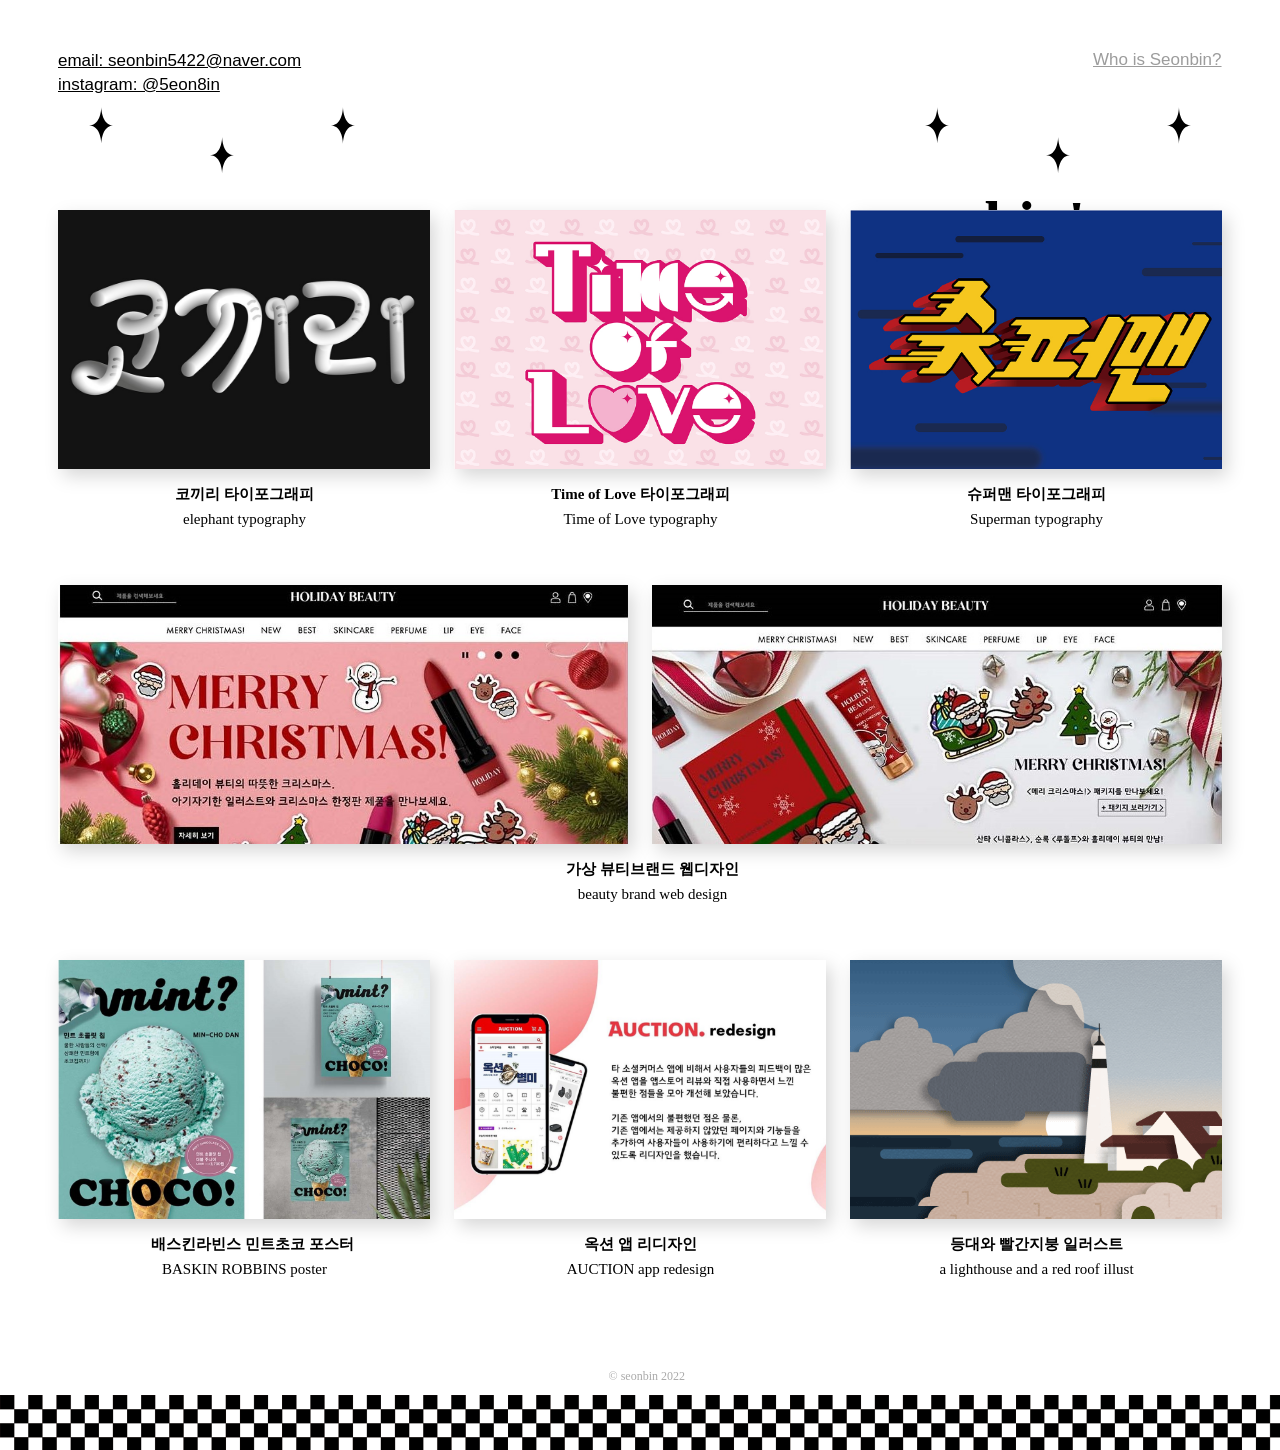
==== final/index.html @ 68faa749 "Update index.html" ====
<!DOCTYPE html>
<html>
<head>
<meta charset="utf-8"/>
<meta http-equiv="X-UA-Compatible" content="IE=edge"/>
<meta name="viewport" content="width=device-width, initial-scale=1.0">
<link rel="stylesheet" href="https://cdnjs.cloudflare.com/ajax/libs/animate.css/4.1.1/animate.min.css">
<title>seonbin's</title>
<style id="applicationStylesheet" type="text/css">
:root {
	--web-view-ids: seonbins_mobile__3,seonbins_mobile__2,seonbins_mobile__1,seonbins_mobile,seonbins_tablet__1,seonbins_tablet,seonbins_desktop__1,seonbins_desktop;
	--web-view-name: seonbins;
	--web-view-id: seonbins_mobile__3;
	--web-scale-to-fit: false;
	--web-scale-to-fit-type: default;
	--web-enable-scale-up: false;
	--web-scale-on-resize: true;
	--web-show-scale-controls: false;
	--web-scale-on-double-click: false;
	--web-center-horizontally: true;
	--web-center-vertically: false;
	--web-actual-size-on-double-click: false;
	--web-navigate-on-keypress: false;
	--web-refresh-for-changes: false;
	--web-add-image-compare: false;
	--web-show-by-media-query: true;
	--web-application: false;
	--web-show-navigation-controls: false;
	--web-enable-deep-linking: true;
	--web-is-overlay: true;
}
#seonbins_mobile__3,
#seonbins_mobile__2,
#seonbins_mobile__1,
#seonbins_mobile,
#seonbins_tablet__1,
#seonbins_tablet,
#seonbins_desktop__1,
#seonbins_desktop {
	display: none;
}
@media (min-width: 0px) and (max-width: 767px) {
	.mediaViewInfo {
		--web-view-name: seonbins;
		--web-view-id: seonbins_mobile__3;
		--web-scale-on-resize: true;
		--web-center-horizontally: true;
		--web-show-by-media-query: true;
		--web-enable-deep-linking: true;
		--web-is-overlay: true;
	}
	* {
		margin: 0;
		padding: 0;
		box-sizing: border-box;
		border: none;
	}
	#seonbins_mobile__3 {
		position: absolute;
		display: block;
		width: 480px;
		height: 850px;
		overflow: hidden;
		--web-view-name: seonbins;
		--web-view-id: seonbins_mobile__3;
		--web-scale-on-resize: true;
		--web-center-horizontally: true;
		--web-show-by-media-query: true;
		--web-enable-deep-linking: true;
		--web-is-overlay: true;
	}
	
	#n_208 {
		fill: rgba(0,0,0,1);
	}
	.n_208 {
		position: absolute;
		overflow: visible;
		width: 232px;
		height: 850px;
		left: 0px;
		top: 0px;
	}
	#n_4 {
		fill: rgba(255,255,255,1);
	}
	.n_4 {
		overflow: visible;
		position: absolute;
		width: 27.3px;
		height: 27.3px;
		left: 24px;
		top: 24px;
		transform: matrix(1,0,0,1,0,0);
		--web-animation: fadein 0.30000001192092896s ease-out;
		--web-action-type: view;
		--web-action-target: seonbins_mobile__1;
		cursor: pointer;
	}
	#n_138 {
		position: absolute;
		width: 186px;
		height: 34.732px;
		left: 24px;
		top: 89.268px;
		overflow: visible;
	}
	#email_seonbin5422navercom {
		left: 0px;
		top: 0px;
		position: absolute;
		overflow: visible;
		width: 187px;
		white-space: nowrap;
		text-align: left;
		font-family: Arial;
		font-style: normal;
		font-weight: normal;
		font-size: 13px;
		color: rgba(255,255,255,1);
		text-decoration: underline;
	}
	#instagram_5eon8in__ {
		left: 0px;
		top: 19.732px;
		position: absolute;
		overflow: visible;
		width: 132px;
		white-space: nowrap;
		text-align: left;
		font-family: Arial;
		font-style: normal;
		font-weight: normal;
		font-size: 13px;
		color: rgba(255,255,255,1);
		text-decoration: underline;
	}
	#back_to_home {
		left: 24px;
		top: 161.968px;
		position: absolute;
		overflow: visible;
		width: 79px;
		white-space: nowrap;
		--web-animation: fadein undefineds undefined;
		--web-action-type: view;
		--web-action-target: seonbins_mobile;
		cursor: pointer;
		text-align: left;
		font-family: Arial;
		font-style: normal;
		font-weight: normal;
		font-size: 13px;
		color: rgba(255,255,255,1);
		text-decoration: underline;
	}
}
@media (min-width: 0px) and (max-width: 767px) {
	.mediaViewInfo {
		--web-view-name: seonbins;
		--web-view-id: seonbins_mobile__2;
		--web-scale-on-resize: true;
		--web-center-horizontally: true;
		--web-show-by-media-query: true;
		--web-enable-deep-linking: true;
		--web-is-overlay: true;
	}
	* {
		margin: 0;
		padding: 0;
		box-sizing: border-box;
		border: none;
	}
	#seonbins_mobile__2 {
		position: absolute;
		display: block;
		width: 480px;
		height: 850px;
		overflow: hidden;
		--web-view-name: seonbins;
		--web-view-id: seonbins_mobile__2;
		--web-scale-on-resize: true;
		--web-center-horizontally: true;
		--web-show-by-media-query: true;
		--web-enable-deep-linking: true;
		--web-is-overlay: true;
	}
	
	#n_208_v {
		fill: rgba(0,0,0,1);
	}
	.n_208_v {
		position: absolute;
		overflow: visible;
		width: 228px;
		height: 850px;
		left: 0px;
		top: 0px;
	}
	#n_4_w {
		fill: rgba(255,255,255,1);
	}
	.n_4_w {
		overflow: visible;
		position: absolute;
		width: 27.3px;
		height: 27.3px;
		left: 24px;
		top: 24px;
		transform: matrix(1,0,0,1,0,0);
		--web-animation: fadein 0.30000001192092896s ease-out;
		--web-action-type: view;
		--web-action-target: seonbins_mobile;
		cursor: pointer;
	}
	#n_137 {
		position: absolute;
		width: 186px;
		height: 34.732px;
		left: 24px;
		top: 89.268px;
		overflow: visible;
	}
	#email_seonbin5422navercom_y {
		left: 0px;
		top: 0px;
		position: absolute;
		overflow: visible;
		width: 187px;
		white-space: nowrap;
		text-align: left;
		font-family: Arial;
		font-style: normal;
		font-weight: normal;
		font-size: 13px;
		color: rgba(255,255,255,1);
		text-decoration: underline;
	}
	#instagram_5eon8in___z {
		left: 0px;
		top: 19.732px;
		position: absolute;
		overflow: visible;
		width: 132px;
		white-space: nowrap;
		text-align: left;
		font-family: Arial;
		font-style: normal;
		font-weight: normal;
		font-size: 13px;
		color: rgba(255,255,255,1);
		text-decoration: underline;
	}
	#Who_is_Seonbin {
		left: 24px;
		top: 161.968px;
		position: absolute;
		overflow: visible;
		width: 99px;
		white-space: nowrap;
		--web-animation: fadein undefineds undefined;
		--web-action-type: view;
		--web-action-target: seonbins_mobile__1
		cursor: pointer;
		text-align: left;
		font-family: Arial;
		font-style: normal;
		font-weight: normal;
		font-size: 13px;
		color: rgba(255,255,255,1);
		text-decoration: underline;
	}
}
@media (min-width: 0px) and (max-width: 767px) {
	.mediaViewInfo {
		--web-view-name: seonbins;
		--web-view-id: seonbins_mobile__1;
		--web-scale-on-resize: true;
		--web-center-horizontally: true;
		--web-show-by-media-query: true;
		--web-enable-deep-linking: true;
	}
	* {
		margin: 0;
		padding: 0;
		box-sizing: border-box;
		border: none;
	}
	#seonbins_mobile__1 {
		position: absolute;
		display: block;
		width: 480px;
		height: 962px;
		background-color: rgba(255,255,255,1);
		overflow: hidden;
		--web-view-name: seonbins;
		--web-view-id: seonbins_mobile__1;
		--web-scale-on-resize: true;
		--web-center-horizontally: true;
		--web-show-by-media-query: true;
		--web-enable-deep-linking: true;
	}
	@keyframes slide-right {
	
		0% {
			transform: translateX(-100%);
		}
	
	}
	#copyright {
		left: 196.5px;
		top: 920px;
		position: absolute;
		overflow: visible;
		width: 88px;
		white-space: nowrap;
		text-align: right;
		font-family: Source Han Sans KR;
		font-style: normal;
		font-weight: normal;
		font-size: 12px;
		color: rgba(170,170,170,1);
	}
	#KakaoTalk_20220426_194854953 {
		filter: drop-shadow(10px 12px 6px rgba(0, 0, 0, 0.129));
		position: absolute;
		width: 208px;
		height: 208px;
		left: 136px;
		top: 216.351px;
		overflow: visible;
	}
	#jang_seonbin {
		left: 120px;
		top: 517.549px;
		position: absolute;
		overflow: visible;
		width: 181px;
		white-space: nowrap;
		text-align: left;
		font-family: ChangwonDangamAsac;
		font-style: normal;
		font-weight: bold;
		font-size: 22px;
		color: rgba(0,0,0,1);
		text-transform: capitalize;
	}
	#Text {
		left: 120px;
		top: 462.351px;
		position: absolute;
		overflow: visible;
		width: 109px;
		white-space: nowrap;
		text-align: left;
		font-family: ChangwonDangamAsac;
		font-style: normal;
		font-weight: bold;
		font-size: 39px;
		color: rgba(0,0,0,1);
	}
	#bloodtype_A_mbti_ISFP {
		left: 120px;
		top: 582.549px;
		position: absolute;
		overflow: visible;
		width: 123px;
		white-space: nowrap;
		line-height: 32px;
		margin-top: -7px;
		text-align: left;
		font-family: Source Han Sans K;
		font-style: normal;
		font-weight: normal;
		font-size: 18px;
		color: rgba(0,0,0,1);
		text-transform: uppercase;
	}
	#aducation_2021________________ {
		left: 122px;
		top: 668px;
		position: absolute;
		overflow: visible;
		width: 286px;
		white-space: nowrap;
		line-height: 27px;
		margin-top: -6px;
		text-align: left;
		font-family: Source Han Sans K;
		font-style: normal;
		font-weight: bold;
		font-size: 15px;
		color: rgba(0,0,0,1);
		text-transform: uppercase;
	}
	#Who_is_Seonbin_ {
		left: 119px;
		top: 172px;
		position: absolute;
		overflow: visible;
		width: 114px;
		white-space: nowrap;
		text-align: left;
		font-family: Arial;
		font-style: normal;
		font-weight: normal;
		font-size: 15px;
		color: rgba(0,0,0,1);
	}
	#n_139 {
		position: absolute;
		width: 480px;
		height: 124px;
		left: 0px;
		top: 0px;
		overflow: visible;
	}
	#n_209 {
		fill: rgba(255,255,255,1);
	}
	.n_209 {
		position: absolute;
		overflow: visible;
		width: 480px;
		height: 124px;
		left: 0px;
		top: 0px;
	}
	#menuicon {
		position: absolute;
		width: 32px;
		height: 32px;
		left: 24px;
		top: 24px;
		overflow: visible;
		cursor: pointer;
		--web-animation: slide-right 0.30000001192092896s ease-out forwards;
		--web-action-type: view;
		--web-action-target: seonbins_mobile__3;
	}
	#seonbins {
		left: 50%;
		top: 56px;
		position: absolute;
		overflow: visible;
		width: 176px;
		white-space: nowrap;
		text-align: center;
		font-family: ChangwonDangamAsac;
		font-style: normal;
		font-weight: bold;
		font-size: 30px;
		color: rgba(0,0,0,1);
		animation-duration: 5s;
        animation-iteration-count: infinite;
	}
	#n_118 {
		position: absolute;
		width: 96px;
		height: 24px;
		left: 24px;
		top: 62px;
		overflow: visible;
	}
	#n_23 {
		position: absolute;
		width: 9px;
		height: 14px;
		left: 0px;
		top: 0px;
		overflow: visible;
	}
	#n_2 {
		position: absolute;
		width: 9px;
		height: 14px;
		left: 0px;
		top: 0px;
		overflow: visible;
	}
	#n_112 {
		position: absolute;
		width: 10px;
		height: 13px;
		left: 43px;
		top: 11px;
		overflow: visible;
	}
	#n_2_bi {
		position: absolute;
		width: 10px;
		height: 13px;
		left: 0px;
		top: 0px;
		overflow: visible;
	}
	#n_113 {
		position: absolute;
		width: 9px;
		height: 14px;
		left: 87px;
		top: 0px;
		overflow: visible;
	}
	#n_2_bk {
		position: absolute;
		width: 9px;
		height: 14px;
		left: 0px;
		top: 0px;
		overflow: visible;
	}
	#n_130 {
		position: absolute;
		width: 96px;
		height: 24px;
		left: 360px;
		top: 62px;
		overflow: visible;
	}
	#n_23_bm {
		position: absolute;
		width: 9px;
		height: 14px;
		left: 0px;
		top: 0px;
		overflow: visible;
	}
	#n_2_bn {
		position: absolute;
		width: 9px;
		height: 14px;
		left: 0px;
		top: 0px;
		overflow: visible;
	}
	#n_112_bo {
		position: absolute;
		width: 10px;
		height: 13px;
		left: 43px;
		top: 11px;
		overflow: visible;
	}
	#n_2_bp {
		position: absolute;
		width: 10px;
		height: 13px;
		left: 0px;
		top: 0px;
		overflow: visible;
	}
	#n_113_bq {
		position: absolute;
		width: 9px;
		height: 14px;
		left: 87px;
		top: 0px;
		overflow: visible;
	}
	#n_2_br {
		position: absolute;
		width: 9px;
		height: 14px;
		left: 0px;
		top: 0px;
		overflow: visible;
	}
	#n_-1- {
		position: absolute;
		width: 508px;
		height: 55px;
		left: 0px;
		top: 935px;
		overflow: visible;
	}
}
@media (min-width: 0px) and (max-width: 767px) {
	.mediaViewInfo {
		--web-view-name: seonbins;
		--web-view-id: seonbins_mobile;
		--web-scale-on-resize: true;
		--web-center-horizontally: true;
		--web-show-by-media-query: true;
		--web-enable-deep-linking: true;
	}
	* {
		margin: 0;
		padding: 0;
		box-sizing: border-box;
		border: none;
	}
	#seonbins_mobile {
		position: absolute;
		display: block;
		width: 480px;
		height: 3202px;
		background-color: rgba(255,255,255,1);
		overflow: hidden;
		--web-view-name: seonbins;
		--web-view-id: seonbins_mobile;
		--web-scale-on-resize: true;
		--web-center-horizontally: true;
		--web-show-by-media-query: true;
		--web-enable-deep-linking: true;
	}
	@keyframes slide-right {
	
		0% {
			transform: translateX(-100%);
		}
	
	}
	#n_131 {
		position: absolute;
		width: 432px;
		height: 370px;
		left: 24px;
		top: 124px;
		overflow: visible;
	}
	#n_203 {
		fill: rgba(255,255,255,1);
	}
	.n_203 {
		filter: drop-shadow(5px 7px 9px rgba(0, 0, 0, 0.161));
		position: absolute;
		overflow: visible;
		width: 459px;
		height: 321px;
		left: 0px;
		top: 0px;
	}
	#n__9 {
		position: absolute;
		width: 432px;
		height: 294px;
		left: 0px;
		top: 0px;
		overflow: visible;
	}
	#n__elephant_typography {
		left: 129px;
		top: 316px;
		position: absolute;
		overflow: visible;
		width: 165px;
		white-space: nowrap;
		line-height: 29px;
		margin-top: -6px;
		text-align: center;
		font-family: Source Han Sans K;
		font-style: normal;
		font-weight: bold;
		font-size: 17px;
		color: rgba(0,0,0,1);
	}
	#n_132 {
		position: absolute;
		width: 432px;
		height: 366px;
		left: 24px;
		top: 549px;
		overflow: visible;
	}
	#n_14 {
		fill: rgba(255,255,255,1);
	}
	.n_14 {
		filter: drop-shadow(5px 7px 9px rgba(0, 0, 0, 0.161));
		position: absolute;
		overflow: visible;
		width: 459px;
		height: 318px;
		left: 0px;
		top: 0px;
	}
	#n__8 {
		position: absolute;
		width: 432px;
		height: 291px;
		left: 0px;
		top: 0px;
		overflow: visible;
	}
	#Time_of_Love__Time_of_Love_typ {
		left: 105px;
		top: 313px;
		position: absolute;
		overflow: visible;
		width: 205px;
		white-space: nowrap;
		line-height: 28px;
		margin-top: -5.5px;
		text-align: center;
		font-family: Source Han Sans K;
		font-style: normal;
		font-weight: bold;
		font-size: 17px;
		color: rgba(0,0,0,1);
	}
	#n_133 {
		position: absolute;
		width: 432px;
		height: 382px;
		left: 24px;
		top: 970px;
		overflow: visible;
	}
	#n_205 {
		fill: rgba(255,255,255,1);
	}
	.n_205 {
		filter: drop-shadow(5px 7px 9px rgba(0, 0, 0, 0.161));
		position: absolute;
		overflow: visible;
		width: 459px;
		height: 332px;
		left: 0px;
		top: 0px;
	}
	#n__10 {
		position: absolute;
		width: 432px;
		height: 305px;
		left: 0px;
		top: 0px;
		overflow: visible;
	}
	#n__Superman_typography {
		left: 123px;
		top: 328px;
		position: absolute;
		overflow: visible;
		width: 187px;
		white-space: nowrap;
		line-height: 28px;
		margin-top: -5px;
		text-align: center;
		font-family: Source Han Sans K;
		font-style: normal;
		font-weight: bold;
		font-size: 18px;
		color: rgba(0,0,0,1);
	}
	#n_134 {
		position: absolute;
		width: 432px;
		height: 381px;
		left: 24px;
		top: 1407px;
		overflow: visible;
	}
	#n_20 {
		fill: rgba(255,255,255,1);
	}
	.n_20 {
		filter: drop-shadow(5px 7px 9px rgba(0, 0, 0, 0.161));
		position: absolute;
		overflow: visible;
		width: 459px;
		height: 330px;
		left: 0px;
		top: 0px;
	}
	#n__1 {
		position: absolute;
		width: 432px;
		height: 303px;
		left: 0px;
		top: 0px;
		overflow: visible;
	}
	#n___a_lighthouse_and_a_red_roo {
		left: 78px;
		top: 325px;
		position: absolute;
		overflow: visible;
		width: 267px;
		white-space: nowrap;
		line-height: 30px;
		margin-top: -6px;
		text-align: center;
		font-family: Source Han Sans K;
		font-style: normal;
		font-weight: bold;
		font-size: 18px;
		color: rgba(0,0,0,1);
	}
	#n_136 {
		position: absolute;
		width: 432px;
		height: 381px;
		left: 24px;
		top: 1843px;
		overflow: visible;
	}
	#n__1_cc {
		position: absolute;
		width: 432px;
		height: 303px;
		left: 0px;
		top: 0px;
		overflow: visible;
	}
	#n___beauty_brand_web_design {
		left: 106px;
		top: 325px;
		position: absolute;
		overflow: visible;
		width: 211px;
		white-space: nowrap;
		line-height: 30px;
		margin-top: -6px;
		text-align: center;
		font-family: Source Han Sans K;
		font-style: normal;
		font-weight: bold;
		font-size: 18px;
		color: rgba(0,0,0,1);
	}
	#n_207 {
		fill: rgba(255,255,255,1);
	}
	.n_207 {
		filter: drop-shadow(5px 7px 9px rgba(0, 0, 0, 0.161));
		position: absolute;
		overflow: visible;
		width: 459px;
		height: 330px;
		left: 0px;
		top: 0px;
	}
	#n__11 {
		position: absolute;
		width: 432px;
		height: 303px;
		left: 0px;
		top: 0px;
		overflow: visible;
	}
	#n_121 {
		position: absolute;
		width: 432px;
		height: 375px;
		left: 24px;
		top: 2279px;
		overflow: visible;
	}
	#n_18 {
		fill: rgba(255,255,255,1);
	}
	.n_18 {
		filter: drop-shadow(5px 7px 9px rgba(0, 0, 0, 0.161));
		position: absolute;
		overflow: visible;
		width: 459px;
		height: 327px;
		left: 0px;
		top: 0px;
	}
	#n__4 {
		position: absolute;
		width: 432px;
		height: 300px;
		left: 0px;
		top: 0px;
		overflow: visible;
	}
	#n___BASKIN_ROBBINS_poster {
		left: 108px;
		top: 322px;
		position: absolute;
		overflow: visible;
		width: 213px;
		white-space: nowrap;
		line-height: 28px;
		margin-top: -5.5px;
		text-align: center;
		font-family: Source Han Sans K;
		font-style: normal;
		font-weight: bold;
		font-size: 17px;
		color: rgba(0,0,0,1);
	}
	#n_120 {
		position: absolute;
		width: 432px;
		height: 375px;
		left: 24px;
		top: 2709px;
		overflow: visible;
	}
	#n_19 {
		fill: rgba(255,255,255,1);
	}
	.n_19 {
		filter: drop-shadow(5px 7px 9px rgba(0, 0, 0, 0.161));
		position: absolute;
		overflow: visible;
		width: 459px;
		height: 327px;
		left: 0px;
		top: 0px;
	}
	#n__3 {
		position: absolute;
		width: 432px;
		height: 300px;
		left: 0px;
		top: 0px;
		overflow: visible;
	}
	#n___AUCTION_app_redesign {
		left: 125px;
		top: 322px;
		position: absolute;
		overflow: visible;
		width: 179px;
		white-space: nowrap;
		line-height: 28px;
		margin-top: -5.5px;
		text-align: center;
		font-family: Source Han Sans K;
		font-style: normal;
		font-weight: bold;
		font-size: 17px;
		color: rgba(0,0,0,1);
	}
	#copyright_co {
		left: 164px;
		top: 350px;
		position: absolute;
		overflow: visible;
		width: 120px;
		white-space: nowrap;
		text-align: right;
		font-family: Source Han Sans KR;
		font-style: normal;
		font-weight: normal;
		font-size: 12px;
		color: rgba(0,0,0,1);
	}
	#copyright_cp {
		left: 196.5px;
		top: 3160px;
		position: absolute;
		overflow: visible;
		width: 88px;
		white-space: nowrap;
		text-align: right;
		font-family: Source Han Sans KR;
		font-style: normal;
		font-weight: normal;
		font-size: 12px;
		color: rgba(170,170,170,1);
	}
	#n_140 {
		position: absolute;
		width: 480px;
		height: 124px;
		left: 0px;
		top: 0px;
		overflow: visible;
	}
	#n_209_cr {
		fill: rgba(255,255,255,1);
	}
	.n_209_cr {
		position: absolute;
		overflow: visible;
		width: 480px;
		height: 124px;
		left: 0px;
		top: 0px;
	}
	#menuicon_cs {
		position: absolute;
		width: 32px;
		height: 32px;
		left: 24px;
		top: 24px;
		overflow: visible;
		cursor: pointer;
		--web-animation: slide-right 0.20000000298023224s ease-in forwards;
		--web-action-type: view;
		--web-action-target: seonbins_mobile__2;
	}
	#seonbins_ct {
		left: 50%;
		top: 56px;
		position: absolute;
		overflow: visible;
		width: 176px;
		white-space: nowrap;
		text-align: center;
		font-family: ChangwonDangamAsac;
		font-style: normal;
		font-weight: bold;
		font-size: 30px;
		color: rgba(0,0,0,1);
		animation-duration: 5s;
        animation-iteration-count: infinite;
	}
	#n_118_cu {
		position: absolute;
		width: 96px;
		height: 24px;
		left: 24px;
		top: 62px;
		overflow: visible;
	}
	#n_23_cv {
		position: absolute;
		width: 9px;
		height: 14px;
		left: 0px;
		top: 0px;
		overflow: visible;
	}
	#n_2_cw {
		position: absolute;
		width: 9px;
		height: 14px;
		left: 0px;
		top: 0px;
		overflow: visible;
	}
	#n_112_cx {
		position: absolute;
		width: 10px;
		height: 13px;
		left: 43px;
		top: 11px;
		overflow: visible;
	}
	#n_2_cy {
		position: absolute;
		width: 10px;
		height: 13px;
		left: 0px;
		top: 0px;
		overflow: visible;
	}
	#n_113_cz {
		position: absolute;
		width: 9px;
		height: 14px;
		left: 87px;
		top: 0px;
		overflow: visible;
	}
	#n_2_c {
		position: absolute;
		width: 9px;
		height: 14px;
		left: 0px;
		top: 0px;
		overflow: visible;
	}
	#n_130_c {
		position: absolute;
		width: 96px;
		height: 24px;
		left: 360px;
		top: 62px;
		overflow: visible;
	}
	#n_23_c {
		position: absolute;
		width: 9px;
		height: 14px;
		left: 0px;
		top: 0px;
		overflow: visible;
	}
	#n_2_da {
		position: absolute;
		width: 9px;
		height: 14px;
		left: 0px;
		top: 0px;
		overflow: visible;
	}
	#n_112_c {
		position: absolute;
		width: 10px;
		height: 13px;
		left: 43px;
		top: 11px;
		overflow: visible;
	}
	#n_2_db {
		position: absolute;
		width: 10px;
		height: 13px;
		left: 0px;
		top: 0px;
		overflow: visible;
	}
	#n_113_c {
		position: absolute;
		width: 9px;
		height: 14px;
		left: 87px;
		top: 0px;
		overflow: visible;
	}
	#n_2_dc {
		position: absolute;
		width: 9px;
		height: 14px;
		left: 0px;
		top: 0px;
		overflow: visible;
	}
	#n_-1-_c {
		position: absolute;
		width: 508px;
		height: 55px;
		left: 0px;
		top: 3177px;
		overflow: visible;
	}
}
@media (min-width: 768px) and (max-width: 1279px) {
	.mediaViewInfo {
		--web-view-name: seonbins;
		--web-view-id: seonbins_tablet__1;
		--web-scale-on-resize: true;
		--web-center-horizontally: true;
		--web-show-by-media-query: true;
		--web-enable-deep-linking: true;
	}
	* {
		margin: 0;
		padding: 0;
		box-sizing: border-box;
		border: none;
	}
	#seonbins_tablet__1 {
		position: absolute;
		display: block;
		width: 768px;
		height: 950px;
		background-color: rgba(255,255,255,1);
		overflow: hidden;
		--web-view-name: seonbins;
		--web-view-id: seonbins_tablet__1;
		--web-scale-on-resize: true;
		--web-center-horizontally: true;
		--web-show-by-media-query: true;
		--web-enable-deep-linking: true;
	}
	@keyframes fadein {
	
		0% {
			opacity: 0;
		}
		100% {
			opacity: 1;
		}
	
	}
	#seonbins_db {
		left: 50%;
		top: 35px;
		position: absolute;
		overflow: visible;
		width: 176px;
		white-space: nowrap;
		text-align: center;
		font-family: ChangwonDangamAsac;
		font-style: normal;
		font-weight: bold;
		font-size: 30px;
		color: rgba(0,0,0,1);
		animation-duration: 5s;
        animation-iteration-count: infinite;
	}
	#n_117 {
		position: absolute;
		width: 186px;
		height: 34.732px;
		left: 24px;
		top: 97.268px;
		overflow: visible;
	}
	#email_seonbin5422navercom_dd {
		left: 0px;
		top: 0px;
		position: absolute;
		overflow: visible;
		width: 187px;
		white-space: nowrap;
		text-align: left;
		font-family: Arial;
		font-style: normal;
		font-weight: normal;
		font-size: 13px;
		color: rgba(0,0,0,1);
		text-decoration: underline;
	}
	#instagram_5eon8in___de {
		left: 0px;
		top: 19.732px;
		position: absolute;
		overflow: visible;
		width: 132px;
		white-space: nowrap;
		text-align: left;
		font-family: Arial;
		font-style: normal;
		font-weight: normal;
		font-size: 13px;
		color: rgba(0,0,0,1);
		text-decoration: underline;
	}
	#back_to_home_df {
		left: 666px;
		top: 99.634px;
		position: absolute;
		overflow: visible;
		width: 79px;
		white-space: nowrap;
		--web-animation: fadein 0.30000001192092896s ease-out;
		--web-action-type: view;
		--web-action-target: seonbins_tablet;
		cursor: pointer;
		text-align: left;
		font-family: Arial;
		font-style: normal;
		font-weight: normal;
		font-size: 13px;
		color: rgba(156,156,156,1);
		text-decoration: underline;
	}
	#n_118_dg {
		position: absolute;
		width: 117px;
		height: 29px;
		left: 162px;
		top: 42px;
		overflow: visible;
	}
	#n_23_dh {
		position: absolute;
		width: 11px;
		height: 17px;
		left: 0px;
		top: 0px;
		overflow: visible;
	}
	#n_2_di {
		position: absolute;
		width: 11px;
		height: 17px;
		left: 0px;
		top: 0px;
		overflow: visible;
	}
	#n_112_dj {
		position: absolute;
		width: 11px;
		height: 16px;
		left: 53px;
		top: 13px;
		overflow: visible;
	}
	#n_2_dk {
		position: absolute;
		width: 11px;
		height: 16px;
		left: 0px;
		top: 0px;
		overflow: visible;
	}
	#n_113_dl {
		position: absolute;
		width: 11px;
		height: 17px;
		left: 106px;
		top: 0px;
		overflow: visible;
	}
	#n_2_dm {
		position: absolute;
		width: 11px;
		height: 17px;
		left: 0px;
		top: 0px;
		overflow: visible;
	}
	#n_119 {
		position: absolute;
		width: 117px;
		height: 29px;
		left: 489px;
		top: 42px;
		overflow: visible;
	}
	#n_23_do {
		position: absolute;
		width: 11px;
		height: 17px;
		left: 0px;
		top: 0px;
		overflow: visible;
	}
	#n_2_dp {
		position: absolute;
		width: 11px;
		height: 17px;
		left: 0px;
		top: 0px;
		overflow: visible;
	}
	#n_112_dq {
		position: absolute;
		width: 11px;
		height: 16px;
		left: 53px;
		top: 13px;
		overflow: visible;
	}
	#n_2_dr {
		position: absolute;
		width: 11px;
		height: 16px;
		left: 0px;
		top: 0px;
		overflow: visible;
	}
	#n_113_ds {
		position: absolute;
		width: 11px;
		height: 17px;
		left: 106px;
		top: 0px;
		overflow: visible;
	}
	#n_2_dt {
		position: absolute;
		width: 11px;
		height: 17px;
		left: 0px;
		top: 0px;
		overflow: visible;
	}
	#copyright_du {
		left: 341px;
		top: 896.5px;
		position: absolute;
		overflow: visible;
		width: 88px;
		white-space: nowrap;
		text-align: right;
		font-family: Source Han Sans KR;
		font-style: normal;
		font-weight: normal;
		font-size: 12px;
		color: rgba(170,170,170,1);
	}
	#Who_is_Seonbin_dv {
		left: 117px;
		top: 196px;
		position: absolute;
		overflow: visible;
		width: 114px;
		white-space: nowrap;
		text-align: left;
		font-family: Arial;
		font-style: normal;
		font-weight: normal;
		font-size: 15px;
		color: rgba(0,0,0,1);
	}
	#n_129 {
		position: absolute;
		width: 558.241px;
		height: 441.691px;
		left: 104.879px;
		top: 239.268px;
		overflow: visible;
	}
	#KakaoTalk_20220426_194854953_dx {
		filter: drop-shadow(10px 12px 6px rgba(0, 0, 0, 0.129));
		position: absolute;
		width: 232.31px;
		height: 232.31px;
		left: 0px;
		top: 0px;
		overflow: visible;
	}
	#n_128 {
		position: absolute;
		width: 285px;
		height: 441.691px;
		left: 273.241px;
		top: 0px;
		overflow: visible;
	}
	#jang_seonbin_dz {
		left: 0px;
		top: 55.198px;
		position: absolute;
		overflow: visible;
		width: 181px;
		white-space: nowrap;
		text-align: left;
		font-family: ChangwonDangamAsac;
		font-style: normal;
		font-weight: bold;
		font-size: 22px;
		color: rgba(0,0,0,1);
		text-transform: capitalize;
	}
	#Text_d {
		left: 0px;
		top: 0px;
		position: absolute;
		overflow: visible;
		width: 109px;
		white-space: nowrap;
		text-align: left;
		font-family: ChangwonDangamAsac;
		font-style: normal;
		font-weight: bold;
		font-size: 39px;
		color: rgba(0,0,0,1);
	}
	#bloodtype_A_mbti_ISFP_d {
		left: 0px;
		top: 108.749px;
		position: absolute;
		overflow: visible;
		width: 123px;
		white-space: nowrap;
		line-height: 32px;
		margin-top: -7px;
		text-align: left;
		font-family: Source Han Sans K;
		font-style: normal;
		font-weight: normal;
		font-size: 18px;
		color: rgba(0,0,0,1);
		text-transform: uppercase;
	}
	#aducation_2021_________________d {
		left: 0px;
		top: 258.691px;
		position: absolute;
		overflow: visible;
		width: 286px;
		white-space: nowrap;
		line-height: 27px;
		margin-top: -6px;
		text-align: left;
		font-family: Source Han Sans K;
		font-style: normal;
		font-weight: bold;
		font-size: 15px;
		color: rgba(0,0,0,1);
		text-transform: uppercase;
	}
	#n_145 {
		position: absolute;
		width: 1016px;
		height: 55px;
		left: 0px;
		top: 914px;
		overflow: visible;
	}
	#n_-1-_d {
		position: absolute;
		width: 508px;
		height: 55px;
		left: 0px;
		top: 0px;
		overflow: visible;
	}
	#n_-1-_ea {
		position: absolute;
		width: 508px;
		height: 55px;
		left: 508px;
		top: 0px;
		overflow: visible;
	}
}
@media (min-width: 768px) and (max-width: 1279px) {
	.mediaViewInfo {
		--web-view-name: seonbins;
		--web-view-id: seonbins_tablet;
		--web-scale-on-resize: true;
		--web-center-horizontally: true;
		--web-show-by-media-query: true;
		--web-enable-deep-linking: true;
	}
	* {
		margin: 0;
		padding: 0;
		box-sizing: border-box;
		border: none;
	}
	#seonbins_tablet {
		position: absolute;
		display: block;
		width: 768px;
		height: 1563px;
		background-color: rgba(255,255,255,1);
		overflow: hidden;
		--web-view-name: seonbins;
		--web-view-id: seonbins_tablet;
		--web-scale-on-resize: true;
		--web-center-horizontally: true;
		--web-show-by-media-query: true;
		--web-enable-deep-linking: true;
	}
	@keyframes fadein {
	
		0% {
			opacity: 0;
		}
		100% {
			opacity: 1;
		}
	
	}
	#seonbins_d {
		left: 50%;
		top: 35px;
		position: absolute;
		overflow: visible;
		width: 176px;
		white-space: nowrap;
		text-align: center;
		font-family: ChangwonDangamAsac;
		font-style: normal;
		font-weight: bold;
		font-size: 30px;
		color: rgba(0,0,0,1);
		animation-duration: 5s;
        animation-iteration-count: infinite;
	}
	#n_117_d {
		position: absolute;
		width: 186px;
		height: 34.732px;
		left: 24px;
		top: 97.268px;
		overflow: visible;
	}
	#email_seonbin5422navercom_ea {
		left: 0px;
		top: 0px;
		position: absolute;
		overflow: visible;
		width: 187px;
		white-space: nowrap;
		text-align: left;
		font-family: Arial;
		font-style: normal;
		font-weight: normal;
		font-size: 13px;
		color: rgba(0,0,0,1);
		text-decoration: underline;
	}
	#instagram_5eon8in___eb {
		left: 0px;
		top: 19.732px;
		position: absolute;
		overflow: visible;
		width: 132px;
		white-space: nowrap;
		text-align: left;
		font-family: Arial;
		font-style: normal;
		font-weight: normal;
		font-size: 13px;
		color: rgba(0,0,0,1);
		text-decoration: underline;
	}
	#Who_is_Seonbin_ec {
		left: 646px;
		top: 97.268px;
		position: absolute;
		overflow: visible;
		width: 99px;
		white-space: nowrap;
		--web-animation: fadein 0.30000001192092896s ease-out;
		--web-action-type: view;
		--web-action-target: seonbins_tablet__1;
		cursor: pointer;
		text-align: left;
		font-family: Arial;
		font-style: normal;
		font-weight: normal;
		font-size: 13px;
		color: rgba(156,156,156,1);
		text-decoration: underline;
	}
	#n_118_ed {
		position: absolute;
		width: 117px;
		height: 29px;
		left: 162px;
		top: 42px;
		overflow: visible;
	}
	#n_23_ee {
		position: absolute;
		width: 11px;
		height: 17px;
		left: 0px;
		top: 0px;
		overflow: visible;
	}
	#n_2_ef {
		position: absolute;
		width: 11px;
		height: 17px;
		left: 0px;
		top: 0px;
		overflow: visible;
	}
	#n_112_eg {
		position: absolute;
		width: 11px;
		height: 16px;
		left: 53px;
		top: 13px;
		overflow: visible;
	}
	#n_2_eh {
		position: absolute;
		width: 11px;
		height: 16px;
		left: 0px;
		top: 0px;
		overflow: visible;
	}
	#n_113_ei {
		position: absolute;
		width: 11px;
		height: 17px;
		left: 106px;
		top: 0px;
		overflow: visible;
	}
	#n_2_ej {
		position: absolute;
		width: 11px;
		height: 17px;
		left: 0px;
		top: 0px;
		overflow: visible;
	}
	#n_119_ek {
		position: absolute;
		width: 117px;
		height: 29px;
		left: 489px;
		top: 42px;
		overflow: visible;
	}
	#n_23_el {
		position: absolute;
		width: 11px;
		height: 17px;
		left: 0px;
		top: 0px;
		overflow: visible;
	}
	#n_2_em {
		position: absolute;
		width: 11px;
		height: 17px;
		left: 0px;
		top: 0px;
		overflow: visible;
	}
	#n_112_en {
		position: absolute;
		width: 11px;
		height: 16px;
		left: 53px;
		top: 13px;
		overflow: visible;
	}
	#n_2_eo {
		position: absolute;
		width: 11px;
		height: 16px;
		left: 0px;
		top: 0px;
		overflow: visible;
	}
	#n_113_ep {
		position: absolute;
		width: 11px;
		height: 17px;
		left: 106px;
		top: 0px;
		overflow: visible;
	}
	#n_2_eq {
		position: absolute;
		width: 11px;
		height: 17px;
		left: 0px;
		top: 0px;
		overflow: visible;
	}
	#n_124 {
		position: absolute;
		width: 347px;
		height: 300px;
		left: 25px;
		top: 150px;
		overflow: visible;
	}
	#n_203_es {
		fill: rgba(255,255,255,1);
	}
	.n_203_es {
		filter: drop-shadow(5px 7px 9px rgba(0, 0, 0, 0.161));
		position: absolute;
		overflow: visible;
		width: 374px;
		height: 263px;
		left: 0px;
		top: 0px;
	}
	#n__9_et {
		position: absolute;
		width: 347px;
		height: 236px;
		left: 0px;
		top: 0px;
		overflow: visible;
	}
	#n__elephant_typography_eu {
		left: 104px;
		top: 254px;
		position: absolute;
		overflow: visible;
		width: 145px;
		white-space: nowrap;
		line-height: 25px;
		margin-top: -5px;
		text-align: center;
		font-family: Source Han Sans K;
		font-style: normal;
		font-weight: bold;
		font-size: 15px;
		color: rgba(0,0,0,1);
	}
	#n_125 {
		position: absolute;
		width: 348px;
		height: 298px;
		left: 396px;
		top: 152px;
		overflow: visible;
	}
	#n_14_ew {
		fill: rgba(255,255,255,1);
	}
	.n_14_ew {
		filter: drop-shadow(5px 7px 9px rgba(0, 0, 0, 0.161));
		position: absolute;
		overflow: visible;
		width: 375px;
		height: 261px;
		left: 0px;
		top: 0px;
	}
	#n__8_ex {
		position: absolute;
		width: 348px;
		height: 234px;
		left: 0px;
		top: 0px;
		overflow: visible;
	}
	#Time_of_Love__Time_of_Love_typ_ey {
		left: 84px;
		top: 252px;
		position: absolute;
		overflow: visible;
		width: 181px;
		white-space: nowrap;
		line-height: 25px;
		margin-top: -5px;
		text-align: center;
		font-family: Source Han Sans K;
		font-style: normal;
		font-weight: bold;
		font-size: 15px;
		color: rgba(0,0,0,1);
	}
	#n_122 {
		position: absolute;
		width: 348px;
		height: 308px;
		left: 24px;
		top: 485px;
		overflow: visible;
	}
	#n_205_e {
		fill: rgba(255,255,255,1);
	}
	.n_205_e {
		filter: drop-shadow(5px 7px 9px rgba(0, 0, 0, 0.161));
		position: absolute;
		overflow: visible;
		width: 375px;
		height: 273px;
		left: 0px;
		top: 0px;
	}
	#n__10_e {
		position: absolute;
		width: 348px;
		height: 246px;
		left: 0px;
		top: 0px;
		overflow: visible;
	}
	#n__Superman_typography_e {
		left: 99px;
		top: 264px;
		position: absolute;
		overflow: visible;
		width: 157px;
		white-space: nowrap;
		line-height: 23px;
		margin-top: -4px;
		text-align: center;
		font-family: Source Han Sans K;
		font-style: normal;
		font-weight: bold;
		font-size: 15px;
		color: rgba(0,0,0,1);
	}
	#n_16 {
		fill: rgba(255,255,255,1);
	}
	.n_16 {
		filter: drop-shadow(5px 7px 9px rgba(0, 0, 0, 0.161));
		position: absolute;
		overflow: visible;
		width: 375px;
		height: 215px;
		left: 24px;
		top: 828px;
	}
	#n_17 {
		fill: rgba(255,255,255,1);
	}
	.n_17 {
		filter: drop-shadow(5px 7px 9px rgba(0, 0, 0, 0.161));
		position: absolute;
		overflow: visible;
		width: 375px;
		height: 215px;
		left: 396px;
		top: 828px;
	}
	#n__5 {
		position: absolute;
		width: 348px;
		height: 188px;
		left: 24px;
		top: 828px;
		overflow: visible;
	}
	#n__6 {
		position: absolute;
		width: 348px;
		height: 188px;
		left: 396px;
		top: 828px;
		overflow: visible;
	}
	#n___beauty_brand_web_design_e {
		left: 297px;
		top: 1034px;
		position: absolute;
		overflow: visible;
		width: 175px;
		white-space: nowrap;
		line-height: 25px;
		margin-top: -5px;
		text-align: center;
		font-family: Source Han Sans K;
		font-style: normal;
		font-weight: bold;
		font-size: 15px;
		color: rgba(0,0,0,1);
	}
	#n_123 {
		position: absolute;
		width: 348px;
		height: 308px;
		left: 396px;
		top: 485px;
		overflow: visible;
	}
	#n_20_e {
		fill: rgba(255,255,255,1);
	}
	.n_20_e {
		filter: drop-shadow(5px 7px 9px rgba(0, 0, 0, 0.161));
		position: absolute;
		overflow: visible;
		width: 375px;
		height: 271px;
		left: 0px;
		top: 0px;
	}
	#n__1_fa {
		position: absolute;
		width: 348px;
		height: 244px;
		left: 0px;
		top: 0px;
		overflow: visible;
	}
	#n___a_lighthouse_and_a_red_roo_fb {
		left: 63px;
		top: 262px;
		position: absolute;
		overflow: visible;
		width: 223px;
		white-space: nowrap;
		line-height: 25px;
		margin-top: -5px;
		text-align: center;
		font-family: Source Han Sans K;
		font-style: normal;
		font-weight: bold;
		font-size: 15px;
		color: rgba(0,0,0,1);
	}
	#n_120_fc {
		position: absolute;
		width: 348px;
		height: 302px;
		left: 396px;
		top: 1115px;
		overflow: visible;
	}
	#n_19_fd {
		fill: rgba(255,255,255,1);
	}
	.n_19_fd {
		filter: drop-shadow(5px 7px 9px rgba(0, 0, 0, 0.161));
		position: absolute;
		overflow: visible;
		width: 375px;
		height: 269px;
		left: 0px;
		top: 0px;
	}
	#n__3_fe {
		position: absolute;
		width: 348px;
		height: 242px;
		left: 0px;
		top: 0px;
		overflow: visible;
	}
	#n___AUCTION_app_redesign_ff {
		left: 101px;
		top: 259px;
		position: absolute;
		overflow: visible;
		width: 147px;
		white-space: nowrap;
		line-height: 23px;
		margin-top: -4.5px;
		text-align: center;
		font-family: Source Han Sans K;
		font-style: normal;
		font-weight: bold;
		font-size: 14px;
		color: rgba(0,0,0,1);
	}
	#n_121_fg {
		position: absolute;
		width: 348px;
		height: 302px;
		left: 24px;
		top: 1115px;
		overflow: visible;
	}
	#n_18_fh {
		fill: rgba(255,255,255,1);
	}
	.n_18_fh {
		filter: drop-shadow(5px 7px 9px rgba(0, 0, 0, 0.161));
		position: absolute;
		overflow: visible;
		width: 375px;
		height: 269px;
		left: 0px;
		top: 0px;
	}
	#n__4_fi {
		position: absolute;
		width: 348px;
		height: 242px;
		left: 0px;
		top: 0px;
		overflow: visible;
	}
	#n___BASKIN_ROBBINS_poster_fj {
		left: 87px;
		top: 259px;
		position: absolute;
		overflow: visible;
		width: 175px;
		white-space: nowrap;
		line-height: 23px;
		margin-top: -4.5px;
		text-align: center;
		font-family: Source Han Sans K;
		font-style: normal;
		font-weight: bold;
		font-size: 14px;
		color: rgba(0,0,0,1);
	}
	#copyright_fk {
		left: 341px;
		top: 1509.5px;
		position: absolute;
		overflow: visible;
		width: 88px;
		white-space: nowrap;
		text-align: right;
		font-family: Source Han Sans KR;
		font-style: normal;
		font-weight: normal;
		font-size: 12px;
		color: rgba(170,170,170,1);
	}
	#n_146 {
		position: absolute;
		width: 1016px;
		height: 55px;
		left: 0px;
		top: 1529px;
		overflow: visible;
	}
	#n_-1-_fm {
		position: absolute;
		width: 508px;
		height: 55px;
		left: 0px;
		top: 0px;
		overflow: visible;
	}
	#n_-1-_fn {
		position: absolute;
		width: 508px;
		height: 55px;
		left: 508px;
		top: 0px;
		overflow: visible;
	}
}
@media (min-width: 1280px) {
	.mediaViewInfo {
		--web-view-name: seonbins;
		--web-view-id: seonbins_desktop__1;
		--web-scale-on-resize: true;
		--web-center-horizontally: true;
		--web-show-by-media-query: true;
		--web-enable-deep-linking: true;
	}
	* {
		margin: 0;
		padding: 0;
		box-sizing: border-box;
		border: none;
	}
	#seonbins_desktop__1 {
		position: absolute;
		display: block;
		width: 1280px;
		height: 1053px;
		background-color: rgba(255,255,255,1);
		overflow: hidden;
		--web-view-name: seonbins;
		--web-view-id: seonbins_desktop__1;
		--web-scale-on-resize: true;
		--web-center-horizontally: true;
		--web-show-by-media-query: true;
		--web-enable-deep-linking: true;
	}
	@keyframes fadein {
	
		0% {
			opacity: 0;
		}
		100% {
			opacity: 1;
		}
	
	}
	#n_27 {
		position: absolute;
		width: 243px;
		height: 43.05px;
		left: 58px;
		top: 51px;
		overflow: visible;
	}
	#email_seonbin5422navercom_fr {
		left: 0px;
		top: 0px;
		position: absolute;
		overflow: visible;
		width: 244px;
		white-space: nowrap;
		text-align: left;
		font-family: Arial;
		font-style: normal;
		font-weight: normal;
		font-size: 17px;
		color: rgba(0,0,0,1);
		text-decoration: underline;
	}
	#instagram_5eon8in___fs {
		left: 0px;
		top: 24.05px;
		position: absolute;
		overflow: visible;
		width: 172px;
		white-space: nowrap;
		text-align: left;
		font-family: Arial;
		font-style: normal;
		font-weight: normal;
		font-size: 17px;
		color: rgba(0,0,0,1);
		text-decoration: underline;
	}
	#back_to_home_ft {
		left: 1120px;
		top: 50px;
		position: absolute;
		overflow: visible;
		width: 103px;
		white-space: nowrap;
		--web-animation: fadein 0.30000001192092896s ease-out;
		--web-action-type: view;
		--web-action-target: seonbins_desktop;
		cursor: pointer;
		text-align: left;
		font-family: Arial;
		font-style: normal;
		font-weight: normal;
		font-size: 17px;
		color: rgba(156,156,156,1);
		text-decoration: underline;
	}
	#n_29 {
		position: absolute;
		width: 800px;
		height: 560px;
		left: 240px;
		top: 302px;
		overflow: visible;
	}
	#KakaoTalk_20220426_194854953_fv {
		filter: drop-shadow(10px 12px 6px rgba(0, 0, 0, 0.129));
		position: absolute;
		width: 321px;
		height: 321px;
		left: 0px;
		top: 0px;
		overflow: visible;
	}
	#jang_seonbin_fw {
		left: 420px;
		top: 74px;
		position: absolute;
		overflow: visible;
		width: 238px;
		white-space: nowrap;
		text-align: left;
		font-family: ChangwonDangamAsac;
		font-style: normal;
		font-weight: bold;
		font-size: 29px;
		color: rgba(0,0,0,1);
		text-transform: capitalize;
	}
	#Text_fx {
		left: 420px;
		top: 7px;
		position: absolute;
		overflow: visible;
		width: 136px;
		white-space: nowrap;
		text-align: left;
		font-family: ChangwonDangamAsac;
		font-style: normal;
		font-weight: bold;
		font-size: 49px;
		color: rgba(0,0,0,1);
	}
	#bloodtype_A_mbti_ISFP_fy {
		left: 420px;
		top: 139px;
		position: absolute;
		overflow: visible;
		width: 163px;
		white-space: nowrap;
		line-height: 42px;
		margin-top: -9px;
		text-align: left;
		font-family: Source Han Sans K;
		font-style: normal;
		font-weight: normal;
		font-size: 24px;
		color: rgba(0,0,0,1);
		text-transform: uppercase;
	}
	#aducation_2021_________________fz {
		left: 420px;
		top: 321px;
		position: absolute;
		overflow: visible;
		width: 381px;
		white-space: nowrap;
		line-height: 35px;
		margin-top: -7.5px;
		text-align: left;
		font-family: Source Han Sans K;
		font-style: normal;
		font-weight: bold;
		font-size: 20px;
		color: rgba(0,0,0,1);
		text-transform: uppercase;
	}
	#Who_is_Seonbin_f {
		left: 232px;
		top: 247.5px;
		position: absolute;
		overflow: visible;
		width: 152px;
		white-space: nowrap;
		text-align: left;
		font-family: Arial;
		font-style: normal;
		font-weight: normal;
		font-size: 20px;
		color: rgba(0,0,0,1);
	}
	#seonbins_f {
		left: 50%;
		top: 94px;
		position: absolute;
		overflow: visible;
		width: 350px;
		white-space: nowrap;
		text-align: center;
		font-family: ChangwonDangamAsac;
		font-style: normal;
		font-weight: bold;
		font-size: 60px;
		color: rgba(0,0,0,1);
		animation-duration: 5s;
        animation-iteration-count: infinite;
	}
	#n_114 {
		position: absolute;
		width: 266px;
		height: 67px;
		left: 89px;
		top: 107px;
		overflow: visible;
	}
	#n_23_f {
		position: absolute;
		width: 24px;
		height: 37px;
		left: 0px;
		top: 0px;
		overflow: visible;
	}
	#n_2_f {
		position: absolute;
		width: 24px;
		height: 37px;
		left: 0px;
		top: 0px;
		overflow: visible;
	}
	#n_112_f {
		position: absolute;
		width: 24px;
		height: 37px;
		left: 121px;
		top: 30px;
		overflow: visible;
	}
	#n_2_ga {
		position: absolute;
		width: 24px;
		height: 37px;
		left: 0px;
		top: 0px;
		overflow: visible;
	}
	#n_113_f {
		position: absolute;
		width: 24px;
		height: 37px;
		left: 242px;
		top: 0px;
		overflow: visible;
	}
	#n_2_gb {
		position: absolute;
		width: 24px;
		height: 37px;
		left: 0px;
		top: 0px;
		overflow: visible;
	}
	#n_116 {
		position: absolute;
		width: 266px;
		height: 67px;
		left: 925px;
		top: 107px;
		overflow: visible;
	}
	#n_23_ga {
		position: absolute;
		width: 24px;
		height: 37px;
		left: 0px;
		top: 0px;
		overflow: visible;
	}
	#n_2_gc {
		position: absolute;
		width: 24px;
		height: 37px;
		left: 0px;
		top: 0px;
		overflow: visible;
	}
	#n_112_gc {
		position: absolute;
		width: 24px;
		height: 37px;
		left: 121px;
		top: 30px;
		overflow: visible;
	}
	#n_2_gd {
		position: absolute;
		width: 24px;
		height: 37px;
		left: 0px;
		top: 0px;
		overflow: visible;
	}
	#n_113_ge {
		position: absolute;
		width: 24px;
		height: 37px;
		left: 242px;
		top: 0px;
		overflow: visible;
	}
	#n_2_gf {
		position: absolute;
		width: 24px;
		height: 37px;
		left: 0px;
		top: 0px;
		overflow: visible;
	}
	#copyright_gg {
		left: 597px;
		top: 972px;
		position: absolute;
		overflow: visible;
		width: 88px;
		white-space: nowrap;
		text-align: right;
		font-family: Source Han Sans KR;
		font-style: normal;
		font-weight: normal;
		font-size: 12px;
		color: rgba(170,170,170,1);
	}
	#n_142 {
		position: absolute;
		width: 1524px;
		height: 55px;
		left: 0px;
		top: 998px;
		overflow: visible;
	}
	#n_-1-_gi {
		position: absolute;
		width: 508px;
		height: 55px;
		left: 0px;
		top: 0px;
		overflow: visible;
	}
	#n_-1-_gj {
		position: absolute;
		width: 508px;
		height: 55px;
		left: 508px;
		top: 0px;
		overflow: visible;
	}
	#n_-1-_gk {
		position: absolute;
		width: 508px;
		height: 55px;
		left: 1016px;
		top: 0px;
		overflow: visible;
	}
}
@media (min-width: 1280px) {
	.mediaViewInfo {
		--web-view-name: seonbins;
		--web-view-id: seonbins_desktop;
		--web-scale-on-resize: true;
		--web-center-horizontally: true;
		--web-show-by-media-query: true;
		--web-enable-deep-linking: true;
	}
	* {
		margin: 0;
		padding: 0;
		box-sizing: border-box;
		border: none;
	}
	#seonbins_desktop {
		position: absolute;
		display: block;
		width: 1280px;
		height: 1450px;
		background-color: rgba(255,255,255,1);
		overflow: hidden;
		--web-view-name: seonbins;
		--web-view-id: seonbins_desktop;
		--web-scale-on-resize: true;
		--web-center-horizontally: true;
		--web-show-by-media-query: true;
		--web-enable-deep-linking: true;
	}
	@keyframes fadein {
	
		0% {
			opacity: 0;
		}
		100% {
			opacity: 1;
		}
	
	}
	#copyright_gn {
		left: 597px;
		top: 1369px;
		position: absolute;
		overflow: visible;
		width: 88px;
		white-space: nowrap;
		text-align: right;
		font-family: Source Han Sans KR;
		font-style: normal;
		font-weight: normal;
		font-size: 12px;
		color: rgba(170,170,170,1);
	}
	#n_27_go {
		position: absolute;
		width: 243px;
		height: 43.05px;
		left: 58px;
		top: 51px;
		overflow: visible;
	}
	#email_seonbin5422navercom_gp {
		left: 0px;
		top: 0px;
		position: absolute;
		overflow: visible;
		width: 244px;
		white-space: nowrap;
		text-align: left;
		font-family: Arial;
		font-style: normal;
		font-weight: normal;
		font-size: 17px;
		color: rgba(0,0,0,1);
		text-decoration: underline;
	}
	#instagram_5eon8in___gq {
		left: 0px;
		top: 24.05px;
		position: absolute;
		overflow: visible;
		width: 172px;
		white-space: nowrap;
		text-align: left;
		font-family: Arial;
		font-style: normal;
		font-weight: normal;
		font-size: 17px;
		color: rgba(0,0,0,1);
		text-decoration: underline;
	}
	#n_6 {
		fill: rgba(255,255,255,1);
	}
	.n_6 {
		filter: drop-shadow(5px 7px 9px rgba(0, 0, 0, 0.161));
		position: absolute;
		overflow: visible;
		width: 399px;
		height: 286px;
		left: 58px;
		top: 210px;
	}
	#n_20_gs {
		fill: rgba(255,255,255,1);
	}
	.n_20_gs {
		filter: drop-shadow(5px 7px 9px rgba(0, 0, 0, 0.161));
		position: absolute;
		overflow: visible;
		width: 399px;
		height: 286px;
		left: 850px;
		top: 960px;
	}
	#n_19_gt {
		fill: rgba(255,255,255,1);
	}
	.n_19_gt {
		filter: drop-shadow(5px 7px 9px rgba(0, 0, 0, 0.161));
		position: absolute;
		overflow: visible;
		width: 399px;
		height: 286px;
		left: 454px;
		top: 960px;
	}
	#n_18_gu {
		fill: rgba(255,255,255,1);
	}
	.n_18_gu {
		filter: drop-shadow(5px 7px 9px rgba(0, 0, 0, 0.161));
		position: absolute;
		overflow: visible;
		width: 399px;
		height: 286px;
		left: 58px;
		top: 960px;
	}
	#n_16_gv {
		fill: rgba(255,255,255,1);
	}
	.n_16_gv {
		filter: drop-shadow(5px 7px 9px rgba(0, 0, 0, 0.161));
		position: absolute;
		overflow: visible;
		width: 597px;
		height: 286px;
		left: 58px;
		top: 585px;
	}
	#n_17_gw {
		fill: rgba(255,255,255,1);
	}
	.n_17_gw {
		filter: drop-shadow(5px 7px 9px rgba(0, 0, 0, 0.161));
		position: absolute;
		overflow: visible;
		width: 597px;
		height: 286px;
		left: 652px;
		top: 585px;
	}
	#n_15 {
		fill: rgba(255,255,255,1);
	}
	.n_15 {
		filter: drop-shadow(5px 7px 9px rgba(0, 0, 0, 0.161));
		position: absolute;
		overflow: visible;
		width: 399px;
		height: 286px;
		left: 850px;
		top: 210px;
	}
	#n_14_gy {
		fill: rgba(255,255,255,1);
	}
	.n_14_gy {
		filter: drop-shadow(5px 7px 9px rgba(0, 0, 0, 0.161));
		position: absolute;
		overflow: visible;
		width: 399px;
		height: 286px;
		left: 454px;
		top: 210px;
	}
	#Who_is_Seonbin_gz {
		left: 1093px;
		top: 50px;
		position: absolute;
		overflow: visible;
		width: 130px;
		white-space: nowrap;
		--web-animation: fadein 0.30000001192092896s ease-out;
		--web-action-type: view;
		--web-action-target: seonbins_desktop__1;
		cursor: pointer;
		text-align: left;
		font-family: Arial;
		font-style: normal;
		font-weight: normal;
		font-size: 17px;
		color: rgba(156,156,156,1);
		text-decoration: underline;
	}
	#seonbins_g {
		left: 50%;
		top: 94px;
		position: absolute;
		overflow: visible;
		width: 350px;
		white-space: nowrap;
		text-align: center;
		font-family: ChangwonDangamAsac;
		font-style: normal;
		font-weight: bold;
		font-size: 60px;
		color: rgba(0,0,0,1);
		animation-duration: 5s;
        animation-iteration-count: infinite;
	}
	#n__1_g {
		position: absolute;
		width: 372px;
		height: 259px;
		left: 850px;
		top: 960px;
		overflow: visible;
	}
	#n__2 {
		position: absolute;
		width: 372px;
		height: 259px;
		left: 58px;
		top: 210px;
		overflow: visible;
	}
	#n__3_g {
		position: absolute;
		width: 372px;
		height: 259px;
		left: 454px;
		top: 960px;
		overflow: visible;
	}
	#n__4_g {
		position: absolute;
		width: 372px;
		height: 259px;
		left: 58px;
		top: 960px;
		overflow: visible;
	}
	#n__5_g {
		position: absolute;
		width: 570px;
		height: 259px;
		left: 58px;
		top: 585px;
		overflow: visible;
	}
	#n__6_g {
		position: absolute;
		width: 570px;
		height: 259px;
		left: 652px;
		top: 585px;
		overflow: visible;
	}
	#n__7 {
		position: absolute;
		width: 372px;
		height: 259px;
		left: 850px;
		top: 210px;
		overflow: visible;
	}
	#n__8_g {
		position: absolute;
		width: 372px;
		height: 259px;
		left: 454px;
		top: 210px;
		overflow: visible;
	}
	#n__elephant_typography_g {
		left: 172px;
		top: 487px;
		position: absolute;
		overflow: visible;
		width: 145px;
		white-space: nowrap;
		line-height: 25px;
		margin-top: -5px;
		text-align: center;
		font-family: Source Han Sans K;
		font-style: normal;
		font-weight: bold;
		font-size: 15px;
		color: rgba(0,0,0,1);
	}
	#Time_of_Love__Time_of_Love_typ_ha {
		left: 550px;
		top: 487px;
		position: absolute;
		overflow: visible;
		width: 181px;
		white-space: nowrap;
		line-height: 25px;
		margin-top: -5px;
		text-align: center;
		font-family: Source Han Sans K;
		font-style: normal;
		font-weight: bold;
		font-size: 15px;
		color: rgba(0,0,0,1);
	}
	#n___beauty_brand_web_design_hb {
		left: 565px;
		top: 862px;
		position: absolute;
		overflow: visible;
		width: 175px;
		white-space: nowrap;
		line-height: 25px;
		margin-top: -5px;
		text-align: center;
		font-family: Source Han Sans K;
		font-style: normal;
		font-weight: bold;
		font-size: 15px;
		color: rgba(0,0,0,1);
	}
	#n___BASKIN_ROBBINS_poster_hc {
		left: 151px;
		top: 1237px;
		position: absolute;
		overflow: visible;
		width: 187px;
		white-space: nowrap;
		line-height: 25px;
		margin-top: -5px;
		text-align: center;
		font-family: Source Han Sans K;
		font-style: normal;
		font-weight: bold;
		font-size: 15px;
		color: rgba(0,0,0,1);
	}
	#n___AUCTION_app_redesign_hd {
		left: 562px;
		top: 1237px;
		position: absolute;
		overflow: visible;
		width: 157px;
		white-space: nowrap;
		line-height: 25px;
		margin-top: -5px;
		text-align: center;
		font-family: Source Han Sans K;
		font-style: normal;
		font-weight: bold;
		font-size: 15px;
		color: rgba(0,0,0,1);
	}
	#n___a_lighthouse_and_a_red_roo_he {
		left: 925px;
		top: 1237px;
		position: absolute;
		overflow: visible;
		width: 223px;
		white-space: nowrap;
		line-height: 25px;
		margin-top: -5px;
		text-align: center;
		font-family: Source Han Sans K;
		font-style: normal;
		font-weight: bold;
		font-size: 15px;
		color: rgba(0,0,0,1);
	}
	#n__Superman_typography_hf {
		left: 958px;
		top: 487px;
		position: absolute;
		overflow: visible;
		width: 157px;
		white-space: nowrap;
		line-height: 25px;
		margin-top: -5px;
		text-align: center;
		font-family: Source Han Sans K;
		font-style: normal;
		font-weight: bold;
		font-size: 15px;
		color: rgba(0,0,0,1);
	}
	#n_114_hg {
		position: absolute;
		width: 266px;
		height: 67px;
		left: 89px;
		top: 107px;
		overflow: visible;
	}
	#n_23_hh {
		position: absolute;
		width: 24px;
		height: 37px;
		left: 0px;
		top: 0px;
		overflow: visible;
	}
	#n_2_hi {
		position: absolute;
		width: 24px;
		height: 37px;
		left: 0px;
		top: 0px;
		overflow: visible;
	}
	#n_112_hj {
		position: absolute;
		width: 24px;
		height: 37px;
		left: 121px;
		top: 30px;
		overflow: visible;
	}
	#n_2_hk {
		position: absolute;
		width: 24px;
		height: 37px;
		left: 0px;
		top: 0px;
		overflow: visible;
	}
	#n_113_hl {
		position: absolute;
		width: 24px;
		height: 37px;
		left: 242px;
		top: 0px;
		overflow: visible;
	}
	#n_2_hm {
		position: absolute;
		width: 24px;
		height: 37px;
		left: 0px;
		top: 0px;
		overflow: visible;
	}
	#n_115 {
		position: absolute;
		width: 266px;
		height: 67px;
		left: 925px;
		top: 107px;
		overflow: visible;
	}
	#n_23_ho {
		position: absolute;
		width: 24px;
		height: 37px;
		left: 0px;
		top: 0px;
		overflow: visible;
	}
	#n_2_hp {
		position: absolute;
		width: 24px;
		height: 37px;
		left: 0px;
		top: 0px;
		overflow: visible;
	}
	#n_112_hq {
		position: absolute;
		width: 24px;
		height: 37px;
		left: 121px;
		top: 30px;
		overflow: visible;
	}
	#n_2_hr {
		position: absolute;
		width: 24px;
		height: 37px;
		left: 0px;
		top: 0px;
		overflow: visible;
	}
	#n_113_hs {
		position: absolute;
		width: 24px;
		height: 37px;
		left: 242px;
		top: 0px;
		overflow: visible;
	}
	#n_2_ht {
		position: absolute;
		width: 24px;
		height: 37px;
		left: 0px;
		top: 0px;
		overflow: visible;
	}
	#n_141 {
		position: absolute;
		width: 1524px;
		height: 55px;
		left: 0px;
		top: 1395px;
		overflow: visible;
	}
	#n_-1-_hv {
		position: absolute;
		width: 508px;
		height: 55px;
		left: 0px;
		top: 0px;
		overflow: visible;
	}
	#n_-1-_hw {
		position: absolute;
		width: 508px;
		height: 55px;
		left: 508px;
		top: 0px;
		overflow: visible;
	}
	#n_-1-_hx {
		position: absolute;
		width: 508px;
		height: 55px;
		left: 1016px;
		top: 0px;
		overflow: visible;
	}
}

</style>
<script id="applicationScript">
///////////////////////////////////////
// INITIALIZATION
///////////////////////////////////////

/**
 * Functionality for scaling, showing by media query, and navigation between multiple pages on a single page. 
 * Code subject to change.
 **/

if (window.console==null) { window["console"] = { log : function() {} } }; // some browsers do not set console

var Application = function() {
	// event constants
	this.prefix = "--web-";
	this.NAVIGATION_CHANGE = "viewChange";
	this.VIEW_NOT_FOUND = "viewNotFound";
	this.VIEW_CHANGE = "viewChange";
	this.VIEW_CHANGING = "viewChanging";
	this.STATE_NOT_FOUND = "stateNotFound";
	this.APPLICATION_COMPLETE = "applicationComplete";
	this.APPLICATION_RESIZE = "applicationResize";
	this.SIZE_STATE_NAME = "data-is-view-scaled";
	this.STATE_NAME = this.prefix + "state";

	this.lastTrigger = null;
	this.lastView = null;
	this.lastState = null;
	this.lastOverlay = null;
	this.currentView = null;
	this.currentState = null;
	this.currentOverlay = null;
	this.currentQuery = {index: 0, rule: null, mediaText: null, id: null};
	this.inclusionQuery = "(min-width: 0px)";
	this.exclusionQuery = "none and (min-width: 99999px)";
	this.LastModifiedDateLabelName = "LastModifiedDateLabel";
	this.viewScaleSliderId = "ViewScaleSliderInput";
	this.pageRefreshedName = "showPageRefreshedNotification";
	this.application = null;
	this.applicationStylesheet = null;
	this.showByMediaQuery = null;
	this.mediaQueryDictionary = {};
	this.viewsDictionary = {};
	this.addedViews = [];
	this.viewStates = [];
	this.views = [];
	this.viewIds = [];
	this.viewQueries = {};
	this.overlays = {};
	this.overlayIds = [];
	this.numberOfViews = 0;
	this.verticalPadding = 0;
	this.horizontalPadding = 0;
	this.stateName = null;
	this.viewScale = 1;
	this.viewLeft = 0;
	this.viewTop = 0;
	this.horizontalScrollbarsNeeded = false;
	this.verticalScrollbarsNeeded = false;

	// view settings
	this.showUpdateNotification = false;
	this.showNavigationControls = false;
	this.scaleViewsToFit = false;
	this.scaleToFitOnDoubleClick = false;
	this.actualSizeOnDoubleClick = false;
	this.scaleViewsOnResize = false;
	this.navigationOnKeypress = false;
	this.showViewName = false;
	this.enableDeepLinking = true;
	this.refreshPageForChanges = false;
	this.showRefreshNotifications = true;

	// view controls
	this.scaleViewSlider = null;
	this.lastModifiedLabel = null;
	this.supportsPopState = false; // window.history.pushState!=null;
	this.initialized = false;

	// refresh properties
	this.refreshDuration = 250;
	this.lastModifiedDate = null;
	this.refreshRequest = null;
	this.refreshInterval = null;
	this.refreshContent = null;
	this.refreshContentSize = null;
	this.refreshCheckContent = false;
	this.refreshCheckContentSize = false;

	var self = this;

	self.initialize = function(event) {
		var view = self.getVisibleView();
		var views = self.getVisibleViews();
		if (view==null) view = self.getInitialView();
		self.collectViews();
		self.collectOverlays();
		self.collectMediaQueries();

		for (let index = 0; index < views.length; index++) {
			var view = views[index];
			self.setViewOptions(view);
			self.setViewVariables(view);
			self.centerView(view);
		}

		// sometimes the body size is 0 so we call this now and again later
		if (self.initialized) {
			window.addEventListener(self.NAVIGATION_CHANGE, self.viewChangeHandler);
			window.addEventListener("keyup", self.keypressHandler);
			window.addEventListener("keypress", self.keypressHandler);
			window.addEventListener("resize", self.resizeHandler);
			window.document.addEventListener("dblclick", self.doubleClickHandler);

			if (self.supportsPopState) {
				window.addEventListener('popstate', self.popStateHandler);
			}
			else {
				window.addEventListener('hashchange', self.hashChangeHandler);
			}

			// we are ready to go
			window.dispatchEvent(new Event(self.APPLICATION_COMPLETE));
		}

		if (self.initialized==false) {
			if (self.enableDeepLinking) {
				self.syncronizeViewToURL();
			} 
	
			if (self.refreshPageForChanges) {
				self.setupRefreshForChanges();
			}
	
			self.initialized = true;
		}
		
		if (self.scaleViewsToFit) {
			self.viewScale = self.scaleViewToFit(view);
			
			if (self.viewScale<0) {
				setTimeout(self.scaleViewToFit, 500, view);
			}
		}
		else if (view) {
			self.viewScale = self.getViewScaleValue(view);
			self.centerView(view);
			self.updateSliderValue(self.viewScale);
		}
		else {
			// no view found
		}
	
		if (self.showUpdateNotification) {
			self.showNotification();
		}

		//"addEventListener" in window ? null : window.addEventListener = window.attachEvent;
		//"addEventListener" in document ? null : document.addEventListener = document.attachEvent;
	}


	///////////////////////////////////////
	// AUTO REFRESH 
	///////////////////////////////////////

	self.setupRefreshForChanges = function() {
		self.refreshRequest = new XMLHttpRequest();

		if (!self.refreshRequest) {
			return false;
		}

		// get document start values immediately
		self.requestRefreshUpdate();
	}

	/**
	 * Attempt to check the last modified date by the headers 
	 * or the last modified property from the byte array (experimental)
	 **/
	self.requestRefreshUpdate = function() {
		var url = document.location.href;
		var protocol = window.location.protocol;
		var method;
		
		try {

			if (self.refreshCheckContentSize) {
				self.refreshRequest.open('HEAD', url, true);
			}
			else if (self.refreshCheckContent) {
				self.refreshContent = document.documentElement.outerHTML;
				self.refreshRequest.open('GET', url, true);
				self.refreshRequest.responseType = "text";
			}
			else {

				// get page last modified date for the first call to compare to later
				if (self.lastModifiedDate==null) {

					// File system does not send headers in FF so get blob if possible
					if (protocol=="file:") {
						self.refreshRequest.open("GET", url, true);
						self.refreshRequest.responseType = "blob";
					}
					else {
						self.refreshRequest.open("HEAD", url, true);
						self.refreshRequest.responseType = "blob";
					}

					self.refreshRequest.onload = self.refreshOnLoadOnceHandler;

					// In some browsers (Chrome & Safari) this error occurs at send: 
					// 
					// Chrome - Access to XMLHttpRequest at 'file:///index.html' from origin 'null' 
					// has been blocked by CORS policy: 
					// Cross origin requests are only supported for protocol schemes: 
					// http, data, chrome, chrome-extension, https.
					// 
					// Safari - XMLHttpRequest cannot load file:///Users/user/Public/index.html. Cross origin requests are only supported for HTTP.
					// 
					// Solution is to run a local server, set local permissions or test in another browser
					self.refreshRequest.send(null);

					// In MS browsers the following behavior occurs possibly due to an AJAX call to check last modified date: 
					// 
					// DOM7011: The code on this page disabled back and forward caching.

					// In Brave (Chrome) error when on the server
					// index.js:221 HEAD https://www.example.com/ net::ERR_INSUFFICIENT_RESOURCES
					// self.refreshRequest.send(null);

				}
				else {
					self.refreshRequest = new XMLHttpRequest();
					self.refreshRequest.onreadystatechange = self.refreshHandler;
					self.refreshRequest.ontimeout = function() {
						self.log("Couldn't find page to check for updates");
					}
					
					var method;
					if (protocol=="file:") {
						method = "GET";
					}
					else {
						method = "HEAD";
					}

					//refreshRequest.open('HEAD', url, true);
					self.refreshRequest.open(method, url, true);
					self.refreshRequest.responseType = "blob";
					self.refreshRequest.send(null);
				}
			}
		}
		catch (error) {
			self.log("Refresh failed for the following reason:")
			self.log(error);
		}
	}

	self.refreshHandler = function() {
		var contentSize;

		try {

			if (self.refreshRequest.readyState === XMLHttpRequest.DONE) {
				
				if (self.refreshRequest.status === 2 || 
					self.refreshRequest.status === 200) {
					var pageChanged = false;

					self.updateLastModifiedLabel();

					if (self.refreshCheckContentSize) {
						var lastModifiedHeader = self.refreshRequest.getResponseHeader("Last-Modified");
						contentSize = self.refreshRequest.getResponseHeader("Content-Length");
						//lastModifiedDate = refreshRequest.getResponseHeader("Last-Modified");
						var headers = self.refreshRequest.getAllResponseHeaders();
						var hasContentHeader = headers.indexOf("Content-Length")!=-1;
						
						if (hasContentHeader) {
							contentSize = self.refreshRequest.getResponseHeader("Content-Length");

							// size has not been set yet
							if (self.refreshContentSize==null) {
								self.refreshContentSize = contentSize;
								// exit and let interval call this method again
								return;
							}

							if (contentSize!=self.refreshContentSize) {
								pageChanged = true;
							}
						}
					}
					else if (self.refreshCheckContent) {

						if (self.refreshRequest.responseText!=self.refreshContent) {
							pageChanged = true;
						}
					}
					else {
						lastModifiedHeader = self.getLastModified(self.refreshRequest);

						if (self.lastModifiedDate!=lastModifiedHeader) {
							self.log("lastModifiedDate:" + self.lastModifiedDate + ",lastModifiedHeader:" +lastModifiedHeader);
							pageChanged = true;
						}

					}

					
					if (pageChanged) {
						clearInterval(self.refreshInterval);
						self.refreshUpdatedPage();
						return;
					}

				}
				else {
					self.log('There was a problem with the request.');
				}

			}
		}
		catch( error ) {
			//console.log('Caught Exception: ' + error);
		}
	}

	self.refreshOnLoadOnceHandler = function(event) {

		// get the last modified date
		if (self.refreshRequest.response) {
			self.lastModifiedDate = self.getLastModified(self.refreshRequest);

			if (self.lastModifiedDate!=null) {

				if (self.refreshInterval==null) {
					self.refreshInterval = setInterval(self.requestRefreshUpdate, self.refreshDuration);
				}
			}
			else {
				self.log("Could not get last modified date from the server");
			}
		}
	}

	self.refreshUpdatedPage = function() {
		if (self.showRefreshNotifications) {
			var date = new Date().setTime((new Date().getTime()+10000));
			document.cookie = encodeURIComponent(self.pageRefreshedName) + "=true" + "; max-age=6000;" + " path=/";
		}

		document.location.reload(true);
	}

	self.showNotification = function(duration) {
		var notificationID = self.pageRefreshedName+"ID";
		var notification = document.getElementById(notificationID);
		if (duration==null) duration = 4000;

		if (notification!=null) {return;}

		notification = document.createElement("div");
		notification.id = notificationID;
		notification.textContent = "PAGE UPDATED";
		var styleRule = ""
		styleRule = "position: fixed; padding: 7px 16px 6px 16px; font-family: Arial, sans-serif; font-size: 10px; font-weight: bold; left: 50%;";
		styleRule += "top: 20px; background-color: rgba(0,0,0,.5); border-radius: 12px; color:rgb(235, 235, 235); transition: all 2s linear;";
		styleRule += "transform: translateX(-50%); letter-spacing: .5px; filter: drop-shadow(2px 2px 6px rgba(0, 0, 0, .1)); cursor: pointer";
		notification.setAttribute("style", styleRule);

		notification.className = "PageRefreshedClass";
		notification.addEventListener("click", function() {
			notification.parentNode.removeChild(notification);
		});
		
		document.body.appendChild(notification);

		setTimeout(function() {
			notification.style.opacity = "0";
			notification.style.filter = "drop-shadow( 0px 0px 0px rgba(0,0,0, .5))";
			setTimeout(function() {
				try {
					notification.parentNode.removeChild(notification);
				} catch(error) {}
			}, duration)
		}, duration);

		document.cookie = encodeURIComponent(self.pageRefreshedName) + "=; max-age=1; path=/";
	}

	/**
	 * Get the last modified date from the header 
	 * or file object after request has been received
	 **/
	self.getLastModified = function(request) {
		var date;

		// file protocol - FILE object with last modified property
		if (request.response && request.response.lastModified) {
			date = request.response.lastModified;
		}
		
		// http protocol - check headers
		if (date==null) {
			date = request.getResponseHeader("Last-Modified");
		}

		return date;
	}

	self.updateLastModifiedLabel = function() {
		var labelValue = "";
		
		if (self.lastModifiedLabel==null) {
			self.lastModifiedLabel = document.getElementById("LastModifiedLabel");
		}

		if (self.lastModifiedLabel) {
			var seconds = parseInt(((new Date().getTime() - Date.parse(document.lastModified)) / 1000 / 60) * 100 + "");
			var minutes = 0;
			var hours = 0;

			if (seconds < 60) {
				seconds = Math.floor(seconds/10)*10;
				labelValue = seconds + " seconds";
			}
			else {
				minutes = parseInt((seconds/60) + "");

				if (minutes>60) {
					hours = parseInt((seconds/60/60) +"");
					labelValue += hours==1 ? " hour" : " hours";
				}
				else {
					labelValue = minutes+"";
					labelValue += minutes==1 ? " minute" : " minutes";
				}
			}
			
			if (seconds<10) {
				labelValue = "Updated now";
			}
			else {
				labelValue = "Updated " + labelValue + " ago";
			}

			if (self.lastModifiedLabel.firstElementChild) {
				self.lastModifiedLabel.firstElementChild.textContent = labelValue;

			}
			else if ("textContent" in self.lastModifiedLabel) {
				self.lastModifiedLabel.textContent = labelValue;
			}
		}
	}

	self.getShortString = function(string, length) {
		if (length==null) length = 30;
		string = string!=null ? string.substr(0, length).replace(/\n/g, "") : "[String is null]";
		return string;
	}

	self.getShortNumber = function(value, places) {
		if (places==null || places<1) places = 4;
		value = Math.round(value * Math.pow(10,places)) / Math.pow(10, places);
		return value;
	}

	///////////////////////////////////////
	// NAVIGATION CONTROLS
	///////////////////////////////////////

	self.updateViewLabel = function() {
		var viewNavigationLabel = document.getElementById("ViewNavigationLabel");
		var view = self.getVisibleView();
		var viewIndex = view ? self.getViewIndex(view) : -1;
		var viewName = view ? self.getViewPreferenceValue(view, self.prefix + "view-name") : null;
		var viewId = view ? view.id : null;

		if (viewNavigationLabel && view) {
			if (viewName && viewName.indexOf('"')!=-1) {
				viewName = viewName.replace(/"/g, "");
			}

			if (self.showViewName) {
				viewNavigationLabel.textContent = viewName;
				self.setTooltip(viewNavigationLabel, viewIndex + 1 + " of " + self.numberOfViews);
			}
			else {
				viewNavigationLabel.textContent = viewIndex + 1 + " of " + self.numberOfViews;
				self.setTooltip(viewNavigationLabel, viewName);
			}

		}
	}

	self.updateURL = function(view) {
		view = view == null ? self.getVisibleView() : view;
		var viewId = view ? view.id : null
		var viewFragment = view ? "#"+ viewId : null;

		if (viewId && self.viewIds.length>1 && self.enableDeepLinking) {

			if (self.supportsPopState==false) {
				self.setFragment(viewId);
			}
			else {
				if (viewFragment!=window.location.hash) {

					if (window.location.hash==null) {
						window.history.replaceState({name:viewId}, null, viewFragment);
					}
					else {
						window.history.pushState({name:viewId}, null, viewFragment);
					}
				}
			}
		}
	}

	self.updateURLState = function(view, stateName) {
		stateName = view && (stateName=="" || stateName==null) ? self.getStateNameByViewId(view.id) : stateName;

		if (self.supportsPopState==false) {
			self.setFragment(stateName);
		}
		else {
			if (stateName!=window.location.hash) {

				if (window.location.hash==null) {
					window.history.replaceState({name:view.viewId}, null, stateName);
				}
				else {
					window.history.pushState({name:view.viewId}, null, stateName);
				}
			}
		}
	}

	self.setFragment = function(value) {
		window.location.hash = "#" + value;
	}

	self.setTooltip = function(element, value) {
		// setting the tooltip in edge causes a page crash on hover
		if (/Edge/.test(navigator.userAgent)) { return; }

		if ("title" in element) {
			element.title = value;
		}
	}

	self.getStylesheetRules = function(styleSheet) {
		try {
			if (styleSheet) return styleSheet.cssRules || styleSheet.rules;
	
			return document.styleSheets[0]["cssRules"] || document.styleSheets[0]["rules"];
		}
		catch (error) {
			// ERRORS:
			// SecurityError: The operation is insecure.
			// Errors happen when script loads before stylesheet or loading an external css locally

			// InvalidAccessError: A parameter or an operation is not supported by the underlying object
			// Place script after stylesheet

			console.log(error);
			if (error.toString().indexOf("The operation is insecure")!=-1) {
				console.log("Load the stylesheet before the script or load the stylesheet inline until it can be loaded on a server")
			}
			return [];
		}
	}

	/**
	 * If single page application hide all of the views. 
	 * @param {Number} selectedIndex if provided shows the view at index provided
	 **/
	self.hideViews = function(selectedIndex, animation) {
		var rules = self.getStylesheetRules();
		var queryIndex = 0;
		var numberOfRules = rules!=null ? rules.length : 0;

		// loop through rules and hide media queries except selected
		for (var i=0;i<numberOfRules;i++) {
			var rule = rules[i];
			var cssText = rule && rule.cssText;

			if (rule.media!=null && cssText.match("--web-view-name:")) {

				if (queryIndex==selectedIndex) {
					self.currentQuery.mediaText = rule.conditionText;
					self.currentQuery.index = selectedIndex;
					self.currentQuery.rule = rule;
					self.enableMediaQuery(rule);
				}
				else {
					if (animation) {
						self.fadeOut(rule)
					}
					else {
						self.disableMediaQuery(rule);
					}
				}
				
				queryIndex++;
			}
		}

		self.numberOfViews = queryIndex;
		self.updateViewLabel();
		self.updateURL();

		self.dispatchViewChange();

		var view = self.getVisibleView();
		var viewIndex = view ? self.getViewIndex(view) : -1;

		return viewIndex==selectedIndex ? view : null;
	}

	/**
	 * If single page application hide all of the views. 
	 * @param {HTMLElement} selectedView if provided shows the view passed in
	 **/
	 self.hideAllViews = function(selectedView, animation) {
		var views = self.views;
		var queryIndex = 0;
		var numberOfViews = views!=null ? views.length : 0;

		// loop through rules and hide media queries except selected
		for (var i=0;i<numberOfViews;i++) {
			var viewData = views[i];
			var view = viewData && viewData.view;
			var mediaRule = viewData && viewData.mediaRule;
			
			if (view==selectedView) {
				self.currentQuery.mediaText = mediaRule.conditionText;
				self.currentQuery.index = queryIndex;
				self.currentQuery.rule = mediaRule;
				self.enableMediaQuery(mediaRule);
			}
			else {
				if (animation) {
					self.fadeOut(mediaRule)
				}
				else {
					self.disableMediaQuery(mediaRule);
				}
			}
			
			queryIndex++;
		}

		self.numberOfViews = queryIndex;
		self.updateViewLabel();
		self.updateURL();
		self.dispatchViewChange();

		var visibleView = self.getVisibleView();

		return visibleView==selectedView ? selectedView : null;
	}

	/**
	 * Hide view
	 * @param {Object} view element to hide
	 **/
	self.hideView = function(view) {
		var rule = view ? self.mediaQueryDictionary[view.id] : null;

		if (rule) {
			self.disableMediaQuery(rule);
		}
	}

	/**
	 * Hide overlay
	 * @param {Object} overlay element to hide
	 **/
	self.hideOverlay = function(overlay) {
		var rule = overlay ? self.mediaQueryDictionary[overlay.id] : null;

		if (rule) {
			self.disableMediaQuery(rule);

			//if (self.showByMediaQuery) {
				overlay.style.display = "none";
			//}
		}
	}

	/**
	 * Show the view by media query. Does not hide current views
	 * Sets view options by default
	 * @param {Object} view element to show
	 * @param {Boolean} setViewOptions sets view options if null or true
	 */
	self.showViewByMediaQuery = function(view, setViewOptions) {
		var id = view ? view.id : null;
		var query = id ? self.mediaQueryDictionary[id] : null;
		var isOverlay = view ? self.isOverlay(view) : false;
		setViewOptions = setViewOptions==null ? true : setViewOptions;

		if (query) {
			self.enableMediaQuery(query);

			if (isOverlay && view && setViewOptions) {
				self.setViewVariables(null, view);
			}
			else {
				if (view && setViewOptions) self.setViewOptions(view);
				if (view && setViewOptions) self.setViewVariables(view);
			}
		}
	}

	/**
	 * Show the view. Does not hide current views
	 */
	self.showView = function(view, setViewOptions) {
		var id = view ? view.id : null;
		var query = id ? self.mediaQueryDictionary[id] : null;
		var display = null;
		setViewOptions = setViewOptions==null ? true : setViewOptions;

		if (query) {
			self.enableMediaQuery(query);
			if (view==null) view =self.getVisibleView();
			if (view && setViewOptions) self.setViewOptions(view);
		}
		else if (id) {
			display = window.getComputedStyle(view).getPropertyValue("display");
			if (display=="" || display=="none") {
				view.style.display = "block";
			}
		}

		if (view) {
			if (self.currentView!=null) {
				self.lastView = self.currentView;
			}

			self.currentView = view;
		}
	}

	self.showViewById = function(id, setViewOptions) {
		var view = id ? self.getViewById(id) : null;

		if (view) {
			self.showView(view);
			return;
		}

		self.log("View not found '" + id + "'");
	}

	self.getElementView = function(element) {
		var view = element;
		var viewFound = false;

		while (viewFound==false || view==null) {
			if (view && self.viewsDictionary[view.id]) {
				return view;
			}
			view = view.parentNode;
		}
	}

	/**
	 * Show overlay over view
	 * @param {Event | HTMLElement} event event or html element with styles applied
	 * @param {String} id id of view or view reference
	 * @param {Number} x x location
	 * @param {Number} y y location
	 */
	self.showOverlay = function(event, id, x, y) {
		var overlay = id && typeof id === 'string' ? self.getViewById(id) : id ? id : null;
		var query = overlay ? self.mediaQueryDictionary[overlay.id] : null;
		var centerHorizontally = false;
		var centerVertically = false;
		var anchorLeft = false;
		var anchorTop = false;
		var anchorRight = false;
		var anchorBottom = false;
		var display = null;
		var reparent = true;
		var view = null;
		
		if (overlay==null || overlay==false) {
			self.log("Overlay not found, '"+ id + "'");
			return;
		}

		// get enter animation - event target must have css variables declared
		if (event) {
			var button = event.currentTarget || event; // can be event or htmlelement
			var buttonComputedStyles = getComputedStyle(button);
			var actionTargetValue = buttonComputedStyles.getPropertyValue(self.prefix+"action-target").trim();
			var animation = buttonComputedStyles.getPropertyValue(self.prefix+"animation").trim();
			var isAnimated = animation!="";
			var targetType = buttonComputedStyles.getPropertyValue(self.prefix+"action-type").trim();
			var actionTarget = self.application ? null : self.getElement(actionTargetValue);
			var actionTargetStyles = actionTarget ? actionTarget.style : null;

			if (actionTargetStyles) {
				actionTargetStyles.setProperty("animation", animation);
			}

			if ("stopImmediatePropagation" in event) {
				event.stopImmediatePropagation();
			}
		}
		
		if (self.application==false || targetType=="page") {
			document.location.href = "./" + actionTargetValue;
			return;
		}

		// remove any current overlays
		if (self.currentOverlay) {

			// act as switch if same button
			if (self.currentOverlay==actionTarget || self.currentOverlay==null) {
				if (self.lastTrigger==button) {
					self.removeOverlay(isAnimated);
					return;
				}
			}
			else {
				self.removeOverlay(isAnimated);
			}
		}

		if (reparent) {
			view = self.getElementView(button);
			if (view) {
				view.appendChild(overlay);
			}
		}

		if (query) {
			//self.setElementAnimation(overlay, null);
			//overlay.style.animation = animation;
			self.enableMediaQuery(query);
			
			var display = overlay && overlay.style.display;
			
			if (overlay && display=="" || display=="none") {
				overlay.style.display = "block";
				//self.setViewOptions(overlay);
			}

			// add animation defined in event target style declaration
			if (animation && self.supportAnimations) {
				self.fadeIn(overlay, false, animation);
			}
		}
		else if (id) {

			display = window.getComputedStyle(overlay).getPropertyValue("display");

			if (display=="" || display=="none") {
				overlay.style.display = "block";
			}

			// add animation defined in event target style declaration
			if (animation && self.supportAnimations) {
				self.fadeIn(overlay, false, animation);
			}
		}

		// do not set x or y position if centering
		var horizontal = self.prefix + "center-horizontally";
		var vertical = self.prefix + "center-vertically";
		var style = overlay.style;
		var transform = [];

		centerHorizontally = self.getIsStyleDefined(id, horizontal) ? self.getViewPreferenceBoolean(overlay, horizontal) : false;
		centerVertically = self.getIsStyleDefined(id, vertical) ? self.getViewPreferenceBoolean(overlay, vertical) : false;
		anchorLeft = self.getIsStyleDefined(id, "left");
		anchorRight = self.getIsStyleDefined(id, "right");
		anchorTop = self.getIsStyleDefined(id, "top");
		anchorBottom = self.getIsStyleDefined(id, "bottom");

		
		if (self.viewsDictionary[overlay.id] && self.viewsDictionary[overlay.id].styleDeclaration) {
			style = self.viewsDictionary[overlay.id].styleDeclaration.style;
		}
		
		if (centerHorizontally) {
			style.left = "50%";
			style.transformOrigin = "0 0";
			transform.push("translateX(-50%)");
		}
		else if (anchorRight && anchorLeft) {
			style.left = x + "px";
		}
		else if (anchorRight) {
			//style.right = x + "px";
		}
		else {
			style.left = x + "px";
		}
		
		if (centerVertically) {
			style.top = "50%";
			transform.push("translateY(-50%)");
			style.transformOrigin = "0 0";
		}
		else if (anchorTop && anchorBottom) {
			style.top = y + "px";
		}
		else if (anchorBottom) {
			//style.bottom = y + "px";
		}
		else {
			style.top = y + "px";
		}

		if (transform.length) {
			style.transform = transform.join(" ");
		}

		self.currentOverlay = overlay;
		self.lastTrigger = button;
	}

	self.goBack = function() {
		if (self.currentOverlay) {
			self.removeOverlay();
		}
		else if (self.lastView) {
			self.goToView(self.lastView.id);
		}
	}

	self.removeOverlay = function(animate) {
		var overlay = self.currentOverlay;
		animate = animate===false ? false : true;

		if (overlay) {
			var style = overlay.style;
			
			if (style.animation && self.supportAnimations && animate) {
				self.reverseAnimation(overlay, true);

				var duration = self.getAnimationDuration(style.animation, true);
		
				setTimeout(function() {
					self.setElementAnimation(overlay, null);
					self.hideOverlay(overlay);
					self.currentOverlay = null;
				}, duration);
			}
			else {
				self.setElementAnimation(overlay, null);
				self.hideOverlay(overlay);
				self.currentOverlay = null;
			}
		}
	}

	/**
	 * Reverse the animation and hide after
	 * @param {Object} target element with animation
	 * @param {Boolean} hide hide after animation ends
	 */
	self.reverseAnimation = function(target, hide) {
		var lastAnimation = null;
		var style = target.style;

		style.animationPlayState = "paused";
		lastAnimation = style.animation;
		style.animation = null;
		style.animationPlayState = "paused";

		if (hide) {
			//target.addEventListener("animationend", self.animationEndHideHandler);
	
			var duration = self.getAnimationDuration(lastAnimation, true);
			var isOverlay = self.isOverlay(target);
	
			setTimeout(function() {
				self.setElementAnimation(target, null);

				if (isOverlay) {
					self.hideOverlay(target);
				}
				else {
					self.hideView(target);
				}
			}, duration);
		}

		setTimeout(function() {
			style.animation = lastAnimation;
			style.animationPlayState = "paused";
			style.animationDirection = "reverse";
			style.animationPlayState = "running";
		}, 30);
	}

	self.animationEndHandler = function(event) {
		var target = event.currentTarget;
		self.dispatchEvent(new Event(event.type));
	}

	self.isOverlay = function(view) {
		var result = view ? self.getViewPreferenceBoolean(view, self.prefix + "is-overlay") : false;

		return result;
	}

	self.animationEndHideHandler = function(event) {
		var target = event.currentTarget;
		self.setViewVariables(null, target);
		self.hideView(target);
		target.removeEventListener("animationend", self.animationEndHideHandler);
	}

	self.animationEndShowHandler = function(event) {
		var target = event.currentTarget;
		target.removeEventListener("animationend", self.animationEndShowHandler);
	}

	self.setViewOptions = function(view) {

		if (view) {
			self.minimumScale = self.getViewPreferenceValue(view, self.prefix + "minimum-scale");
			self.maximumScale = self.getViewPreferenceValue(view, self.prefix + "maximum-scale");
			self.scaleViewsToFit = self.getViewPreferenceBoolean(view, self.prefix + "scale-to-fit");
			self.scaleToFitType = self.getViewPreferenceValue(view, self.prefix + "scale-to-fit-type");
			self.scaleToFitOnDoubleClick = self.getViewPreferenceBoolean(view, self.prefix + "scale-on-double-click");
			self.actualSizeOnDoubleClick = self.getViewPreferenceBoolean(view, self.prefix + "actual-size-on-double-click");
			self.scaleViewsOnResize = self.getViewPreferenceBoolean(view, self.prefix + "scale-on-resize");
			self.enableScaleUp = self.getViewPreferenceBoolean(view, self.prefix + "enable-scale-up");
			self.centerHorizontally = self.getViewPreferenceBoolean(view, self.prefix + "center-horizontally");
			self.centerVertically = self.getViewPreferenceBoolean(view, self.prefix + "center-vertically");
			self.navigationOnKeypress = self.getViewPreferenceBoolean(view, self.prefix + "navigate-on-keypress");
			self.showViewName = self.getViewPreferenceBoolean(view, self.prefix + "show-view-name");
			self.refreshPageForChanges = self.getViewPreferenceBoolean(view, self.prefix + "refresh-for-changes");
			self.refreshPageForChangesInterval = self.getViewPreferenceValue(view, self.prefix + "refresh-interval");
			self.showNavigationControls = self.getViewPreferenceBoolean(view, self.prefix + "show-navigation-controls");
			self.scaleViewSlider = self.getViewPreferenceBoolean(view, self.prefix + "show-scale-controls");
			self.enableDeepLinking = self.getViewPreferenceBoolean(view, self.prefix + "enable-deep-linking");
			self.singlePageApplication = self.getViewPreferenceBoolean(view, self.prefix + "application");
			self.showByMediaQuery = self.getViewPreferenceBoolean(view, self.prefix + "show-by-media-query");
			self.showUpdateNotification = document.cookie!="" ? document.cookie.indexOf(self.pageRefreshedName)!=-1 : false;
			self.imageComparisonDuration = self.getViewPreferenceValue(view, self.prefix + "image-comparison-duration");
			self.supportAnimations = self.getViewPreferenceBoolean(view, self.prefix + "enable-animations", true);

			if (self.scaleViewsToFit) {
				var newScaleValue = self.scaleViewToFit(view);
				
				if (newScaleValue<0) {
					setTimeout(self.scaleViewToFit, 500, view);
				}
			}
			else {
				self.viewScale = self.getViewScaleValue(view);
				self.viewToFitWidthScale = self.getViewFitToViewportWidthScale(view, self.enableScaleUp)
				self.viewToFitHeightScale = self.getViewFitToViewportScale(view, self.enableScaleUp);
				self.updateSliderValue(self.viewScale);
			}

			if (self.imageComparisonDuration!=null) {
				// todo
			}

			if (self.refreshPageForChangesInterval!=null) {
				self.refreshDuration = Number(self.refreshPageForChangesInterval);
			}
		}
	}

	self.previousView = function(event) {
		var rules = self.getStylesheetRules();
		var view = self.getVisibleView()
		var index = view ? self.getViewIndex(view) : -1;
		var prevQueryIndex = index!=-1 ? index-1 : self.currentQuery.index-1;
		var queryIndex = 0;
		var numberOfRules = rules!=null ? rules.length : 0;

		if (event) {
			event.stopImmediatePropagation();
		}

		if (prevQueryIndex<0) {
			return;
		}

		// loop through rules and hide media queries except selected
		for (var i=0;i<numberOfRules;i++) {
			var rule = rules[i];
			
			if (rule.media!=null) {

				if (queryIndex==prevQueryIndex) {
					self.currentQuery.mediaText = rule.conditionText;
					self.currentQuery.index = prevQueryIndex;
					self.currentQuery.rule = rule;
					self.enableMediaQuery(rule);
					self.updateViewLabel();
					self.updateURL();
					self.dispatchViewChange();
				}
				else {
					self.disableMediaQuery(rule);
				}

				queryIndex++;
			}
		}
	}

	self.nextView = function(event) {
		var rules = self.getStylesheetRules();
		var view = self.getVisibleView();
		var index = view ? self.getViewIndex(view) : -1;
		var nextQueryIndex = index!=-1 ? index+1 : self.currentQuery.index+1;
		var queryIndex = 0;
		var numberOfRules = rules!=null ? rules.length : 0;
		var numberOfMediaQueries = self.getNumberOfMediaRules();

		if (event) {
			event.stopImmediatePropagation();
		}

		if (nextQueryIndex>=numberOfMediaQueries) {
			return;
		}

		// loop through rules and hide media queries except selected
		for (var i=0;i<numberOfRules;i++) {
			var rule = rules[i];
			
			if (rule.media!=null) {

				if (queryIndex==nextQueryIndex) {
					self.currentQuery.mediaText = rule.conditionText;
					self.currentQuery.index = nextQueryIndex;
					self.currentQuery.rule = rule;
					self.enableMediaQuery(rule);
					self.updateViewLabel();
					self.updateURL();
					self.dispatchViewChange();
				}
				else {
					self.disableMediaQuery(rule);
				}

				queryIndex++;
			}
		}
	}

	/**
	 * Enables a view via media query
	 */
	self.enableMediaQuery = function(rule) {

		try {
			rule.media.mediaText = self.inclusionQuery;
		}
		catch(error) {
			//self.log(error);
			rule.conditionText = self.inclusionQuery;
		}
	}

	self.disableMediaQuery = function(rule) {

		try {
			rule.media.mediaText = self.exclusionQuery;
		}
		catch(error) {
			rule.conditionText = self.exclusionQuery;
		}
	}

	self.dispatchViewChange = function() {
		try {
			var event = new Event(self.NAVIGATION_CHANGE);
			window.dispatchEvent(event);
		}
		catch (error) {
			// In IE 11: Object doesn't support this action
		}
	}

	self.getNumberOfMediaRules = function() {
		var rules = self.getStylesheetRules();
		var numberOfRules = rules ? rules.length : 0;
		var numberOfQueries = 0;

		for (var i=0;i<numberOfRules;i++) {
			if (rules[i].media!=null) { numberOfQueries++; }
		}
		
		return numberOfQueries;
	}

	/////////////////////////////////////////
	// VIEW SCALE 
	/////////////////////////////////////////

	self.sliderChangeHandler = function(event) {
		var value = self.getShortNumber(event.currentTarget.value/100);
		var view = self.getVisibleView();
		self.setViewScaleValue(view, false, value, true);
	}

	self.updateSliderValue = function(scale) {
		var slider = document.getElementById(self.viewScaleSliderId);
		var tooltip = parseInt(scale * 100 + "") + "%";
		var inputType;
		var inputValue;
		
		if (slider) {
			inputValue = self.getShortNumber(scale * 100);
			if (inputValue!=slider["value"]) {
				slider["value"] = inputValue;
			}
			inputType = slider.getAttributeNS(null, "type");

			if (inputType!="range") {
				// input range is not supported
				slider.style.display = "none";
			}

			self.setTooltip(slider, tooltip);
		}
	}

	self.viewChangeHandler = function(event) {
		var view = self.getVisibleView();
		var matrix = view ? getComputedStyle(view).transform : null;
		
		if (matrix) {
			self.viewScale = self.getViewScaleValue(view);
			
			var scaleNeededToFit = self.getViewFitToViewportScale(view);
			var isViewLargerThanViewport = scaleNeededToFit<1;
			
			// scale large view to fit if scale to fit is enabled
			if (self.scaleViewsToFit) {
				self.scaleViewToFit(view);
			}
			else {
				self.updateSliderValue(self.viewScale);
			}
		}
	}

	self.getViewScaleValue = function(view) {
		var matrix = getComputedStyle(view).transform;

		if (matrix) {
			var matrixArray = matrix.replace("matrix(", "").split(",");
			var scaleX = parseFloat(matrixArray[0]);
			var scaleY = parseFloat(matrixArray[3]);
			var scale = Math.min(scaleX, scaleY);
		}

		return scale;
	}

	/**
	 * Scales view to scale. 
	 * @param {Object} view view to scale. views are in views array
	 * @param {Boolean} scaleToFit set to true to scale to fit. set false to use desired scale value
	 * @param {Number} desiredScale scale to define. not used if scale to fit is false
	 * @param {Boolean} isSliderChange indicates if slider is callee
	 */
	self.setViewScaleValue = function(view, scaleToFit, desiredScale, isSliderChange) {
		var enableScaleUp = self.enableScaleUp;
		var scaleToFitType = self.scaleToFitType;
		var minimumScale = self.minimumScale;
		var maximumScale = self.maximumScale;
		var hasMinimumScale = !isNaN(minimumScale) && minimumScale!="";
		var hasMaximumScale = !isNaN(maximumScale) && maximumScale!="";
		var scaleNeededToFit = self.getViewFitToViewportScale(view, enableScaleUp);
		var scaleNeededToFitWidth = self.getViewFitToViewportWidthScale(view, enableScaleUp);
		var scaleNeededToFitHeight = self.getViewFitToViewportHeightScale(view, enableScaleUp);
		var scaleToFitFull = self.getViewFitToViewportScale(view, true);
		var scaleToFitFullWidth = self.getViewFitToViewportWidthScale(view, true);
		var scaleToFitFullHeight = self.getViewFitToViewportHeightScale(view, true);
		var scaleToWidth = scaleToFitType=="width";
		var scaleToHeight = scaleToFitType=="height";
		var shrunkToFit = false;
		var topPosition = null;
		var leftPosition = null;
		var translateY = null;
		var translateX = null;
		var transformValue = "";
		var canCenterVertically = true;
		var canCenterHorizontally = true;
		var style = view.style;

		if (view && self.viewsDictionary[view.id] && self.viewsDictionary[view.id].styleDeclaration) {
			style = self.viewsDictionary[view.id].styleDeclaration.style;
		}

		if (scaleToFit && isSliderChange!=true) {
			if (scaleToFitType=="fit" || scaleToFitType=="") {
				desiredScale = scaleNeededToFit;
			}
			else if (scaleToFitType=="width") {
				desiredScale = scaleNeededToFitWidth;
			}
			else if (scaleToFitType=="height") {
				desiredScale = scaleNeededToFitHeight;
			}
		}
		else {
			if (isNaN(desiredScale)) {
				desiredScale = 1;
			}
		}

		self.updateSliderValue(desiredScale);
		
		// scale to fit width
		if (scaleToWidth && scaleToHeight==false) {
			canCenterVertically = scaleNeededToFitHeight>=scaleNeededToFitWidth;
			canCenterHorizontally = scaleNeededToFitWidth>=1 && enableScaleUp==false;

			if (isSliderChange) {
				canCenterHorizontally = desiredScale<scaleToFitFullWidth;
			}
			else if (scaleToFit) {
				desiredScale = scaleNeededToFitWidth;
			}

			if (hasMinimumScale) {
				desiredScale = Math.max(desiredScale, Number(minimumScale));
			}

			if (hasMaximumScale) {
				desiredScale = Math.min(desiredScale, Number(maximumScale));
			}

			desiredScale = self.getShortNumber(desiredScale);

			canCenterHorizontally = self.canCenterHorizontally(view, "width", enableScaleUp, desiredScale, minimumScale, maximumScale);
			canCenterVertically = self.canCenterVertically(view, "width", enableScaleUp, desiredScale, minimumScale, maximumScale);

			if (desiredScale>1 && (enableScaleUp || isSliderChange)) {
				transformValue = "scale(" + desiredScale + ")";
			}
			else if (desiredScale>=1 && enableScaleUp==false) {
				transformValue = "scale(" + 1 + ")";
			}
			else {
				transformValue = "scale(" + desiredScale + ")";
			}

			if (self.centerVertically) {
				if (canCenterVertically) {
					translateY = "-50%";
					topPosition = "50%";
				}
				else {
					translateY = "0";
					topPosition = "0";
				}
				
				if (style.top != topPosition) {
					style.top = topPosition + "";
				}

				if (canCenterVertically) {
					transformValue += " translateY(" + translateY+ ")";
				}
			}

			if (self.centerHorizontally) {
				if (canCenterHorizontally) {
					translateX = "-50%";
					leftPosition = "50%";
				}
				else {
					translateX = "0";
					leftPosition = "0";
				}

				if (style.left != leftPosition) {
					style.left = leftPosition + "";
				}

				if (canCenterHorizontally) {
					transformValue += " translateX(" + translateX+ ")";
				}
			}

			style.transformOrigin = "0 0";
			style.transform = transformValue;

			self.viewScale = desiredScale;
			self.viewToFitWidthScale = scaleNeededToFitWidth;
			self.viewToFitHeightScale = scaleNeededToFitHeight;
			self.viewLeft = leftPosition;
			self.viewTop = topPosition;

			return desiredScale;
		}

		// scale to fit height
		if (scaleToHeight && scaleToWidth==false) {
			//canCenterVertically = scaleNeededToFitHeight>=scaleNeededToFitWidth;
			//canCenterHorizontally = scaleNeededToFitHeight<=scaleNeededToFitWidth && enableScaleUp==false;
			canCenterVertically = scaleNeededToFitHeight>=scaleNeededToFitWidth;
			canCenterHorizontally = scaleNeededToFitWidth>=1 && enableScaleUp==false;
			
			if (isSliderChange) {
				canCenterHorizontally = desiredScale<scaleToFitFullHeight;
			}
			else if (scaleToFit) {
				desiredScale = scaleNeededToFitHeight;
			}

			if (hasMinimumScale) {
				desiredScale = Math.max(desiredScale, Number(minimumScale));
			}

			if (hasMaximumScale) {
				desiredScale = Math.min(desiredScale, Number(maximumScale));
				//canCenterVertically = desiredScale>=scaleNeededToFitHeight && enableScaleUp==false;
			}

			desiredScale = self.getShortNumber(desiredScale);

			canCenterHorizontally = self.canCenterHorizontally(view, "height", enableScaleUp, desiredScale, minimumScale, maximumScale);
			canCenterVertically = self.canCenterVertically(view, "height", enableScaleUp, desiredScale, minimumScale, maximumScale);

			if (desiredScale>1 && (enableScaleUp || isSliderChange)) {
				transformValue = "scale(" + desiredScale + ")";
			}
			else if (desiredScale>=1 && enableScaleUp==false) {
				transformValue = "scale(" + 1 + ")";
			}
			else {
				transformValue = "scale(" + desiredScale + ")";
			}

			if (self.centerHorizontally) {
				if (canCenterHorizontally) {
					translateX = "-50%";
					leftPosition = "50%";
				}
				else {
					translateX = "0";
					leftPosition = "0";
				}

				if (style.left != leftPosition) {
					style.left = leftPosition + "";
				}

				if (canCenterHorizontally) {
					transformValue += " translateX(" + translateX+ ")";
				}
			}

			if (self.centerVertically) {
				if (canCenterVertically) {
					translateY = "-50%";
					topPosition = "50%";
				}
				else {
					translateY = "0";
					topPosition = "0";
				}
				
				if (style.top != topPosition) {
					style.top = topPosition + "";
				}

				if (canCenterVertically) {
					transformValue += " translateY(" + translateY+ ")";
				}
			}

			style.transformOrigin = "0 0";
			style.transform = transformValue;

			self.viewScale = desiredScale;
			self.viewToFitWidthScale = scaleNeededToFitWidth;
			self.viewToFitHeightScale = scaleNeededToFitHeight;
			self.viewLeft = leftPosition;
			self.viewTop = topPosition;

			return scaleNeededToFitHeight;
		}

		if (scaleToFitType=="fit") {
			//canCenterVertically = scaleNeededToFitHeight>=scaleNeededToFitWidth;
			//canCenterHorizontally = scaleNeededToFitWidth>=scaleNeededToFitHeight;
			canCenterVertically = scaleNeededToFitHeight>=scaleNeededToFit;
			canCenterHorizontally = scaleNeededToFitWidth>=scaleNeededToFit;

			if (hasMinimumScale) {
				desiredScale = Math.max(desiredScale, Number(minimumScale));
			}

			desiredScale = self.getShortNumber(desiredScale);

			if (isSliderChange || scaleToFit==false) {
				canCenterVertically = scaleToFitFullHeight>=desiredScale;
				canCenterHorizontally = desiredScale<scaleToFitFullWidth;
			}
			else if (scaleToFit) {
				desiredScale = scaleNeededToFit;
			}

			transformValue = "scale(" + desiredScale + ")";

			//canCenterHorizontally = self.canCenterHorizontally(view, "fit", false, desiredScale);
			//canCenterVertically = self.canCenterVertically(view, "fit", false, desiredScale);
			
			if (self.centerVertically) {
				if (canCenterVertically) {
					translateY = "-50%";
					topPosition = "50%";
				}
				else {
					translateY = "0";
					topPosition = "0";
				}
				
				if (style.top != topPosition) {
					style.top = topPosition + "";
				}

				if (canCenterVertically) {
					transformValue += " translateY(" + translateY+ ")";
				}
			}

			if (self.centerHorizontally) {
				if (canCenterHorizontally) {
					translateX = "-50%";
					leftPosition = "50%";
				}
				else {
					translateX = "0";
					leftPosition = "0";
				}

				if (style.left != leftPosition) {
					style.left = leftPosition + "";
				}

				if (canCenterHorizontally) {
					transformValue += " translateX(" + translateX+ ")";
				}
			}

			style.transformOrigin = "0 0";
			style.transform = transformValue;

			self.viewScale = desiredScale;
			self.viewToFitWidthScale = scaleNeededToFitWidth;
			self.viewToFitHeightScale = scaleNeededToFitHeight;
			self.viewLeft = leftPosition;
			self.viewTop = topPosition;

			self.updateSliderValue(desiredScale);
			
			return desiredScale;
		}

		if (scaleToFitType=="default" || scaleToFitType=="") {
			desiredScale = 1;

			if (hasMinimumScale) {
				desiredScale = Math.max(desiredScale, Number(minimumScale));
			}
			if (hasMaximumScale) {
				desiredScale = Math.min(desiredScale, Number(maximumScale));
			}

			canCenterHorizontally = self.canCenterHorizontally(view, "none", false, desiredScale, minimumScale, maximumScale);
			canCenterVertically = self.canCenterVertically(view, "none", false, desiredScale, minimumScale, maximumScale);

			if (self.centerVertically) {
				if (canCenterVertically) {
					translateY = "-50%";
					topPosition = "50%";
				}
				else {
					translateY = "0";
					topPosition = "0";
				}
				
				if (style.top != topPosition) {
					style.top = topPosition + "";
				}

				if (canCenterVertically) {
					transformValue += " translateY(" + translateY+ ")";
				}
			}

			if (self.centerHorizontally) {
				if (canCenterHorizontally) {
					translateX = "-50%";
					leftPosition = "50%";
				}
				else {
					translateX = "0";
					leftPosition = "0";
				}

				if (style.left != leftPosition) {
					style.left = leftPosition + "";
				}

				if (canCenterHorizontally) {
					transformValue += " translateX(" + translateX+ ")";
				}
				else {
					transformValue += " translateX(" + 0 + ")";
				}
			}

			style.transformOrigin = "0 0";
			style.transform = transformValue;


			self.viewScale = desiredScale;
			self.viewToFitWidthScale = scaleNeededToFitWidth;
			self.viewToFitHeightScale = scaleNeededToFitHeight;
			self.viewLeft = leftPosition;
			self.viewTop = topPosition;

			self.updateSliderValue(desiredScale);
			
			return desiredScale;
		}
	}

	/**
	 * Returns true if view can be centered horizontally
	 * @param {HTMLElement} view view
	 * @param {String} type type of scaling - width, height, all, none
	 * @param {Boolean} scaleUp if scale up enabled 
	 * @param {Number} scale target scale value 
	 */
	self.canCenterHorizontally = function(view, type, scaleUp, scale, minimumScale, maximumScale) {
		var scaleNeededToFit = self.getViewFitToViewportScale(view, scaleUp);
		var scaleNeededToFitHeight = self.getViewFitToViewportHeightScale(view, scaleUp);
		var scaleNeededToFitWidth = self.getViewFitToViewportWidthScale(view, scaleUp);
		var canCenter = false;
		var minScale;

		type = type==null ? "none" : type;
		scale = scale==null ? scale : scaleNeededToFitWidth;
		scaleUp = scaleUp == null ? false : scaleUp;

		if (type=="width") {
	
			if (scaleUp && maximumScale==null) {
				canCenter = false;
			}
			else if (scaleNeededToFitWidth>=1) {
				canCenter = true;
			}
		}
		else if (type=="height") {
			minScale = Math.min(1, scaleNeededToFitHeight);
			if (minimumScale!="" && maximumScale!="") {
				minScale = Math.max(minimumScale, Math.min(maximumScale, scaleNeededToFitHeight));
			}
			else {
				if (minimumScale!="") {
					minScale = Math.max(minimumScale, scaleNeededToFitHeight);
				}
				if (maximumScale!="") {
					minScale = Math.max(minimumScale, Math.min(maximumScale, scaleNeededToFitHeight));
				}
			}
	
			if (scaleUp && maximumScale=="") {
				canCenter = false;
			}
			else if (scaleNeededToFitWidth>=minScale) {
				canCenter = true;
			}
		}
		else if (type=="fit") {
			canCenter = scaleNeededToFitWidth>=scaleNeededToFit;
		}
		else {
			if (scaleUp) {
				canCenter = false;
			}
			else if (scaleNeededToFitWidth>=1) {
				canCenter = true;
			}
		}

		self.horizontalScrollbarsNeeded = canCenter;
		
		return canCenter;
	}

	/**
	 * Returns true if view can be centered horizontally
	 * @param {HTMLElement} view view to scale
	 * @param {String} type type of scaling
	 * @param {Boolean} scaleUp if scale up enabled 
	 * @param {Number} scale target scale value 
	 */
	self.canCenterVertically = function(view, type, scaleUp, scale, minimumScale, maximumScale) {
		var scaleNeededToFit = self.getViewFitToViewportScale(view, scaleUp);
		var scaleNeededToFitWidth = self.getViewFitToViewportWidthScale(view, scaleUp);
		var scaleNeededToFitHeight = self.getViewFitToViewportHeightScale(view, scaleUp);
		var canCenter = false;
		var minScale;

		type = type==null ? "none" : type;
		scale = scale==null ? 1 : scale;
		scaleUp = scaleUp == null ? false : scaleUp;
	
		if (type=="width") {
			canCenter = scaleNeededToFitHeight>=scaleNeededToFitWidth;
		}
		else if (type=="height") {
			minScale = Math.max(minimumScale, Math.min(maximumScale, scaleNeededToFit));
			canCenter = scaleNeededToFitHeight>=minScale;
		}
		else if (type=="fit") {
			canCenter = scaleNeededToFitHeight>=scaleNeededToFit;
		}
		else {
			if (scaleUp) {
				canCenter = false;
			}
			else if (scaleNeededToFitHeight>=1) {
				canCenter = true;
			}
		}

		self.verticalScrollbarsNeeded = canCenter;
		
		return canCenter;
	}

	self.getViewFitToViewportScale = function(view, scaleUp) {
		var enableScaleUp = scaleUp;
		var availableWidth = window.innerWidth || document.documentElement.clientWidth || document.body.clientWidth;
		var availableHeight = window.innerHeight || document.documentElement.clientHeight || document.body.clientHeight;
		var elementWidth = parseFloat(getComputedStyle(view, "style").width);
		var elementHeight = parseFloat(getComputedStyle(view, "style").height);
		var newScale = 1;

		// if element is not added to the document computed values are NaN
		if (isNaN(elementWidth) || isNaN(elementHeight)) {
			return newScale;
		}

		availableWidth -= self.horizontalPadding;
		availableHeight -= self.verticalPadding;

		if (enableScaleUp) {
			newScale = Math.min(availableHeight/elementHeight, availableWidth/elementWidth);
		}
		else if (elementWidth > availableWidth || elementHeight > availableHeight) {
			newScale = Math.min(availableHeight/elementHeight, availableWidth/elementWidth);
		}
		
		return newScale;
	}

	self.getViewFitToViewportWidthScale = function(view, scaleUp) {
		// need to get browser viewport width when element
		var isParentWindow = view && view.parentNode && view.parentNode===document.body;
		var enableScaleUp = scaleUp;
		var availableWidth = window.innerWidth || document.documentElement.clientWidth || document.body.clientWidth;
		var elementWidth = parseFloat(getComputedStyle(view, "style").width);
		var newScale = 1;

		// if element is not added to the document computed values are NaN
		if (isNaN(elementWidth)) {
			return newScale;
		}

		availableWidth -= self.horizontalPadding;

		if (enableScaleUp) {
			newScale = availableWidth/elementWidth;
		}
		else if (elementWidth > availableWidth) {
			newScale = availableWidth/elementWidth;
		}
		
		return newScale;
	}

	self.getViewFitToViewportHeightScale = function(view, scaleUp) {
		var enableScaleUp = scaleUp;
		var availableHeight = window.innerHeight || document.documentElement.clientHeight || document.body.clientHeight;
		var elementHeight = parseFloat(getComputedStyle(view, "style").height);
		var newScale = 1;

		// if element is not added to the document computed values are NaN
		if (isNaN(elementHeight)) {
			return newScale;
		}

		availableHeight -= self.verticalPadding;

		if (enableScaleUp) {
			newScale = availableHeight/elementHeight;
		}
		else if (elementHeight > availableHeight) {
			newScale = availableHeight/elementHeight;
		}
		
		return newScale;
	}

	self.keypressHandler = function(event) {
		var rightKey = 39;
		var leftKey = 37;
		
		// listen for both events 
		if (event.type=="keypress") {
			window.removeEventListener("keyup", self.keypressHandler);
		}
		else {
			window.removeEventListener("keypress", self.keypressHandler);
		}
		
		if (self.showNavigationControls) {
			if (self.navigationOnKeypress) {
				if (event.keyCode==rightKey) {
					self.nextView();
				}
				if (event.keyCode==leftKey) {
					self.previousView();
				}
			}
		}
		else if (self.navigationOnKeypress) {
			if (event.keyCode==rightKey) {
				self.nextView();
			}
			if (event.keyCode==leftKey) {
				self.previousView();
			}
		}
	}

	///////////////////////////////////
	// GENERAL FUNCTIONS
	///////////////////////////////////

	self.getViewById = function(id) {
		id = id ? id.replace("#", "") : "";
		var view = self.viewIds.indexOf(id)!=-1 && self.getElement(id);
		return view;
	}

	self.getViewIds = function() {
		var viewIds = self.getViewPreferenceValue(document.body, self.prefix + "view-ids");
		var viewId = null;

		viewIds = viewIds!=null && viewIds!="" ? viewIds.split(",") : [];

		if (viewIds.length==0) {
			viewId = self.getViewPreferenceValue(document.body, self.prefix + "view-id");
			viewIds = viewId ? [viewId] : [];
		}

		return viewIds;
	}

	self.getInitialViewId = function() {
		var viewId = self.getViewPreferenceValue(document.body, self.prefix + "view-id");
		return viewId;
	}

	self.getApplicationStylesheet = function() {
		var stylesheetId = self.getViewPreferenceValue(document.body, self.prefix + "stylesheet-id");
		self.applicationStylesheet = document.getElementById("applicationStylesheet");
		return self.applicationStylesheet.sheet;
	}

	self.getVisibleView = function() {
		var viewIds = self.getViewIds();
		
		for (var i=0;i<viewIds.length;i++) {
			var viewId = viewIds[i].replace(/[\#?\.?](.*)/, "$" + "1");
			var view = self.getElement(viewId);
			var postName = "_Class";

			if (view==null && viewId && viewId.lastIndexOf(postName)!=-1) {
				view = self.getElement(viewId.replace(postName, ""));
			}
			
			if (view) {
				var display = getComputedStyle(view).display;
		
				if (display=="block" || display=="flex") {
					return view;
				}
			}
		}

		return null;
	}

	self.getVisibleViews = function() {
		var viewIds = self.getViewIds();
		var views = [];
		
		for (var i=0;i<viewIds.length;i++) {
			var viewId = viewIds[i].replace(/[\#?\.?](.*)/, "$" + "1");
			var view = self.getElement(viewId);
			var postName = "_Class";

			if (view==null && viewId && viewId.lastIndexOf(postName)!=-1) {
				view = self.getElement(viewId.replace(postName, ""));
			}
			
			if (view) {
				var display = getComputedStyle(view).display;
				
				if (display=="none") {
					continue;
				}

				if (display=="block" || display=="flex") {
					views.push(view);
				}
			}
		}

		return views;
	}

	self.getStateNameByViewId = function(id) {
		var state = self.viewsDictionary[id];
		return state && state.stateName;
	}

	self.getMatchingViews = function(ids) {
		var views = self.addedViews.slice(0);
		var matchingViews = [];

		if (self.showByMediaQuery) {
			for (let index = 0; index < views.length; index++) {
				var viewId = views[index];
				var state = self.viewsDictionary[viewId];
				var rule = state && state.rule; 
				var matchResults = window.matchMedia(rule.conditionText);
				var view = self.views[viewId];
				
				if (matchResults.matches) {
					if (ids==true) {
						matchingViews.push(viewId);
					}
					else {
						matchingViews.push(view);
					}
				}
			}
		}

		return matchingViews;
	}

	self.ruleMatchesQuery = function(rule) {
		var result = window.matchMedia(rule.conditionText);
		return result.matches;
	}

	self.getViewsByStateName = function(stateName, matchQuery) {
		var views = self.addedViews.slice(0);
		var matchingViews = [];

		if (self.showByMediaQuery) {

			// find state name
			for (let index = 0; index < views.length; index++) {
				var viewId = views[index];
				var state = self.viewsDictionary[viewId];
				var rule = state.rule;
				var mediaRule = state.mediaRule;
				var view = self.views[viewId];
				var viewStateName = self.getStyleRuleValue(mediaRule, self.STATE_NAME, state);
				var stateFoundAtt = view.getAttribute(self.STATE_NAME)==state;
				var matchesResults = false;
				
				if (viewStateName==stateName) {
					if (matchQuery) {
						matchesResults = self.ruleMatchesQuery(rule);

						if (matchesResults) {
							matchingViews.push(view);
						}
					}
					else {
						matchingViews.push(view);
					}
				}
			}
		}

		return matchingViews;
	}

	self.getInitialView = function() {
		var viewId = self.getInitialViewId();
		viewId = viewId.replace(/[\#?\.?](.*)/, "$" + "1");
		var view = self.getElement(viewId);
		var postName = "_Class";

		if (view==null && viewId && viewId.lastIndexOf(postName)!=-1) {
			view = self.getElement(viewId.replace(postName, ""));
		}

		return view;
	}

	self.getViewIndex = function(view) {
		var viewIds = self.getViewIds();
		var id = view ? view.id : null;
		var index = id && viewIds ? viewIds.indexOf(id) : -1;

		return index;
	}

	self.syncronizeViewToURL = function() {
		var fragment = self.getHashFragment();

		if (self.showByMediaQuery) {
			var stateName = fragment;
			
			if (stateName==null || stateName=="") {
				var initialView = self.getInitialView();
				stateName = initialView ? self.getStateNameByViewId(initialView.id) : null;
			}
			
			self.showMediaQueryViewsByState(stateName);
			return;
		}

		var view = self.getViewById(fragment);
		var index = view ? self.getViewIndex(view) : 0;
		if (index==-1) index = 0;
		var currentView = self.hideViews(index);

		if (self.supportsPopState && currentView) {

			if (fragment==null) {
				window.history.replaceState({name:currentView.id}, null, "#"+ currentView.id);
			}
			else {
				window.history.pushState({name:currentView.id}, null, "#"+ currentView.id);
			}
		}
		
		self.setViewVariables(view);
		return view;
	}

	/**
	 * Set the currentView or currentOverlay properties and set the lastView or lastOverlay properties
	 */
	self.setViewVariables = function(view, overlay, parentView) {
		if (view) {
			if (self.currentView) {
				self.lastView = self.currentView;
			}
			self.currentView = view;
		}

		if (overlay) {
			if (self.currentOverlay) {
				self.lastOverlay = self.currentOverlay;
			}
			self.currentOverlay = overlay;
		}
	}

	self.getViewPreferenceBoolean = function(view, property, altValue) {
		var computedStyle = window.getComputedStyle(view);
		var value = computedStyle.getPropertyValue(property);
		var type = typeof value;
		
		if (value=="true" || (type=="string" && value.indexOf("true")!=-1)) {
			return true;
		}
		else if (value=="" && arguments.length==3) {
			return altValue;
		}

		return false;
	}

	self.getViewPreferenceValue = function(view, property, defaultValue) {
		var value = window.getComputedStyle(view).getPropertyValue(property);

		if (value===undefined) {
			return defaultValue;
		}
		
		value = value.replace(/^[\s\"]*/, "");
		value = value.replace(/[\s\"]*$/, "");
		value = value.replace(/^[\s"]*(.*?)[\s"]*$/, function (match, capture) { 
			return capture;
		});

		return value;
	}

	self.getStyleRuleValue = function(cssRule, property) {
		var value = cssRule ? cssRule.style.getPropertyValue(property) : null;

		if (value===undefined) {
			return null;
		}
		
		value = value.replace(/^[\s\"]*/, "");
		value = value.replace(/[\s\"]*$/, "");
		value = value.replace(/^[\s"]*(.*?)[\s"]*$/, function (match, capture) { 
			return capture;
		});

		return value;
	}

	/**
	 * Get the first defined value of property. Returns empty string if not defined
	 * @param {String} id id of element
	 * @param {String} property 
	 */
	self.getCSSPropertyValueForElement = function(id, property) {
		var styleSheets = document.styleSheets;
		var numOfStylesheets = styleSheets.length;
		var values = [];
		var selectorIDText = "#" + id;
		var selectorClassText = "." + id + "_Class";
		var value;

		for(var i=0;i<numOfStylesheets;i++) {
			var styleSheet = styleSheets[i];
			var cssRules = self.getStylesheetRules(styleSheet);
			var numOfCSSRules = cssRules.length;
			var cssRule;
			
			for (var j=0;j<numOfCSSRules;j++) {
				cssRule = cssRules[j];
				
				if (cssRule.media) {
					var mediaRules = cssRule.cssRules;
					var numOfMediaRules = mediaRules ? mediaRules.length : 0;
					
					for(var k=0;k<numOfMediaRules;k++) {
						var mediaRule = mediaRules[k];
						
						if (mediaRule.selectorText==selectorIDText || mediaRule.selectorText==selectorClassText) {
							
							if (mediaRule.style && mediaRule.style.getPropertyValue(property)!="") {
								value = mediaRule.style.getPropertyValue(property);
								values.push(value);
							}
						}
					}
				}
				else {

					if (cssRule.selectorText==selectorIDText || cssRule.selectorText==selectorClassText) {
						if (cssRule.style && cssRule.style.getPropertyValue(property)!="") {
							value = cssRule.style.getPropertyValue(property);
							values.push(value);
						}
					}
				}
			}
		}

		return values.pop();
	}

	self.getIsStyleDefined = function(id, property) {
		var value = self.getCSSPropertyValueForElement(id, property);
		return value!==undefined && value!="";
	}

	self.collectViews = function() {
		var viewIds = self.getViewIds();

		for (let index = 0; index < viewIds.length; index++) {
			const id = viewIds[index];
			const view = self.getElement(id);
			self.views[id] = view;
		}
		
		self.viewIds = viewIds;
	}

	self.collectOverlays = function() {
		var viewIds = self.getViewIds();
		var ids = [];

		for (let index = 0; index < viewIds.length; index++) {
			const id = viewIds[index];
			const view = self.getViewById(id);
			const isOverlay = view && self.isOverlay(view);
			
			if (isOverlay) {
				ids.push(id);
				self.overlays[id] = view;
			}
		}
		
		self.overlayIds = ids;
	}

	self.collectMediaQueries = function() {
		var viewIds = self.getViewIds();
		var styleSheet = self.getApplicationStylesheet();
		var cssRules = self.getStylesheetRules(styleSheet);
		var numOfCSSRules = cssRules ? cssRules.length : 0;
		var cssRule;
		var id = viewIds.length ? viewIds[0]: ""; // single view
		var selectorIDText = "#" + id;
		var selectorClassText = "." + id + "_Class";
		var viewsNotFound = viewIds.slice();
		var viewsFound = [];
		var selectorText = null;
		var property = self.prefix + "view-id";
		var stateName = self.prefix + "state";
		var stateValue = null;
		var view = null;
		
		for (var j=0;j<numOfCSSRules;j++) {
			cssRule = cssRules[j];
			
			if (cssRule.media) {
				var mediaRules = cssRule.cssRules;
				var numOfMediaRules = mediaRules ? mediaRules.length : 0;
				var mediaViewInfoFound = false;
				var mediaId = null;
				
				for(var k=0;k<numOfMediaRules;k++) {
					var mediaRule = mediaRules[k];

					selectorText = mediaRule.selectorText;
					
					if (selectorText==".mediaViewInfo" && mediaViewInfoFound==false) {

						mediaId = self.getStyleRuleValue(mediaRule, property);
						stateValue = self.getStyleRuleValue(mediaRule, stateName);

						selectorIDText = "#" + mediaId;
						selectorClassText = "." + mediaId + "_Class";
						view = self.getElement(mediaId);
						
						// prevent duplicates from load and domcontentloaded events
						if (self.addedViews.indexOf(mediaId)==-1) {
							self.addView(view, mediaId, cssRule, mediaRule, stateValue);
						}

						viewsFound.push(mediaId);

						if (viewsNotFound.indexOf(mediaId)!=-1) {
							viewsNotFound.splice(viewsNotFound.indexOf(mediaId));
						}

						mediaViewInfoFound = true;
					}

					if (selectorIDText==selectorText || selectorClassText==selectorText) {
						var styleObject = self.viewsDictionary[mediaId];
						if (styleObject) {
							styleObject.styleDeclaration = mediaRule;
						}
						break;
					}
				}
			}
			else {
				selectorText = cssRule.selectorText;
				
				if (selectorText==null) continue;

				selectorText = selectorText.replace(/[#|\s|*]?/g, "");

				if (viewIds.indexOf(selectorText)!=-1) {
					view = self.getElement(selectorText);
					self.addView(view, selectorText, cssRule, null, stateValue);

					if (viewsNotFound.indexOf(selectorText)!=-1) {
						viewsNotFound.splice(viewsNotFound.indexOf(selectorText));
					}

					break;
				}
			}
		}

		if (viewsNotFound.length) {
			console.log("Could not find the following views:" + viewsNotFound.join(",") + "");
			console.log("Views found:" + viewsFound.join(",") + "");
		}
	}

	/**
	 * Adds a view
	 * @param {HTMLElement} view view element
	 * @param {String} id id of view element
	 * @param {CSSRule} cssRule of view element
	 * @param {CSSMediaRule} mediaRule media rule of view element
	 * @param {String} stateName name of state if applicable
	 **/
	self.addView = function(view, viewId, cssRule, mediaRule, stateName) {
		var viewData = {};
		viewData.name = viewId;
		viewData.rule = cssRule;
		viewData.id = viewId;
		viewData.mediaRule = mediaRule;
		viewData.stateName = stateName;

		self.views.push(viewData);
		self.addedViews.push(viewId);
		self.viewsDictionary[viewId] = viewData;
		self.mediaQueryDictionary[viewId] = cssRule;
	}

	self.hasView = function(name) {

		if (self.addedViews.indexOf(name)!=-1) {
			return true;
		}
		return false;
	}

	/**
	 * Go to view by id. Views are added in addView()
	 * @param {String} id id of view in current
	 * @param {Boolean} maintainPreviousState if true then do not hide other views
	 * @param {String} parent id of parent view
	 **/
	self.goToView = function(id, maintainPreviousState, parent) {
		var state = self.viewsDictionary[id];

		if (state) {
			if (maintainPreviousState==false || maintainPreviousState==null) {
				self.hideViews();
			}
			self.enableMediaQuery(state.rule);
			self.updateViewLabel();
			self.updateURL();
		}
		else {
			var event = new Event(self.STATE_NOT_FOUND);
			self.stateName = id;
			window.dispatchEvent(event);
		}
	}

	/**
	 * Go to the view in the event targets CSS variable
	 **/
	self.goToTargetView = function(event) {
		var button = event.currentTarget;
		var buttonComputedStyles = getComputedStyle(button);
		var actionTargetValue = buttonComputedStyles.getPropertyValue(self.prefix+"action-target").trim();
		var animation = buttonComputedStyles.getPropertyValue(self.prefix+"animation").trim();
		var targetType = buttonComputedStyles.getPropertyValue(self.prefix+"action-type").trim();
		var targetView = self.application ? null : self.getElement(actionTargetValue);
		var targetState = targetView ? self.getStateNameByViewId(targetView.id) : null;
		var actionTargetStyles = targetView ? targetView.style : null;
		var state = self.viewsDictionary[actionTargetValue];
		
		// navigate to page
		if (self.application==false || targetType=="page") {
			document.location.href = "./" + actionTargetValue;
			return;
		}

		// if view is found
		if (targetView) {

			if (self.currentOverlay) {
				self.removeOverlay(false);
			}

			if (self.showByMediaQuery) {
				var stateName = targetState;
				
				if (stateName==null || stateName=="") {
					var initialView = self.getInitialView();
					stateName = initialView ? self.getStateNameByViewId(initialView.id) : null;
				}
				self.showMediaQueryViewsByState(stateName, event);
				return;
			}

			// add animation set in event target style declaration
			if (animation && self.supportAnimations) {
				self.crossFade(self.currentView, targetView, false, animation);
			}
			else {
				self.setViewVariables(self.currentView);
				self.hideViews();
				self.enableMediaQuery(state.rule);
				self.scaleViewIfNeeded(targetView);
				self.centerView(targetView);
				self.updateViewLabel();
				self.updateURL();
			}
		}
		else {
			var stateEvent = new Event(self.STATE_NOT_FOUND);
			self.stateName = name;
			window.dispatchEvent(stateEvent);
		}

		event.stopImmediatePropagation();
	}

	/**
	 * Cross fade between views
	 **/
	self.crossFade = function(from, to, update, animation) {
		var targetIndex = to.parentNode
		var fromIndex = Array.prototype.slice.call(from.parentElement.children).indexOf(from);
		var toIndex = Array.prototype.slice.call(to.parentElement.children).indexOf(to);

		if (from.parentNode==to.parentNode) {
			var reverse = self.getReverseAnimation(animation);
			var duration = self.getAnimationDuration(animation, true);

			// if target view is above (higher index)
			// then fade in target view 
			// and after fade in then hide previous view instantly
			if (fromIndex<toIndex) {
				self.setElementAnimation(from, null);
				self.setElementAnimation(to, null);
				self.showViewByMediaQuery(to);
				self.fadeIn(to, update, animation);

				setTimeout(function() {
					self.setElementAnimation(to, null);
					self.setElementAnimation(from, null);
					self.hideView(from);
					self.updateURL();
					self.setViewVariables(to);
					self.updateViewLabel();
				}, duration)
			}
			// if target view is on bottom
			// then show target view instantly 
			// and fade out current view
			else if (fromIndex>toIndex) {
				self.setElementAnimation(to, null);
				self.setElementAnimation(from, null);
				self.showViewByMediaQuery(to);
				self.fadeOut(from, update, reverse);

				setTimeout(function() {
					self.setElementAnimation(to, null);
					self.setElementAnimation(from, null);
					self.hideView(from);
					self.updateURL();
					self.setViewVariables(to);
				}, duration)
			}
		}
	}

	self.fadeIn = function(element, update, animation) {
		self.showViewByMediaQuery(element);

		if (update) {
			self.updateURL(element);

			element.addEventListener("animationend", function(event) {
				element.style.animation = null;
				self.setViewVariables(element);
				self.updateViewLabel();
				element.removeEventListener("animationend", arguments.callee);
			});
		}

		self.setElementAnimation(element, null);
		
		element.style.animation = animation;
	}

	self.fadeOutCurrentView = function(animation, update) {
		if (self.currentView) {
			self.fadeOut(self.currentView, update, animation);
		}
		if (self.currentOverlay) {
			self.fadeOut(self.currentOverlay, update, animation);
		}
	}

	self.fadeOut = function(element, update, animation) {
		if (update) {
			element.addEventListener("animationend", function(event) {
				element.style.animation = null;
				self.hideView(element);
				element.removeEventListener("animationend", arguments.callee);
			});
		}

		element.style.animationPlayState = "paused";
		element.style.animation = animation;
		element.style.animationPlayState = "running";
	}

	self.getReverseAnimation = function(animation) {
		if (animation && animation.indexOf("reverse")==-1) {
			animation += " reverse";
		}

		return animation;
	}

	/**
	 * Get duration in animation string
	 * @param {String} animation animation value
	 * @param {Boolean} inMilliseconds length in milliseconds if true
	 */
	self.getAnimationDuration = function(animation, inMilliseconds) {
		var duration = 0;
		var expression = /.+(\d\.\d)s.+/;

		if (animation && animation.match(expression)) {
			duration = parseFloat(animation.replace(expression, "$" + "1"));
			if (duration && inMilliseconds) duration = duration * 1000;
		}

		return duration;
	}

	self.setElementAnimation = function(element, animation, priority) {
		element.style.setProperty("animation", animation, "important");
	}

	self.getElement = function(id) {
		id = id ? id.trim() : id;
		var element = id ? document.getElementById(id) : null;

		return element;
	}

	self.getElementById = function(id) {
		id = id ? id.trim() : id;
		var element = id ? document.getElementById(id) : null;

		return element;
	}

	self.getElementByClass = function(className) {
		className = className ? className.trim() : className;
		var elements = document.getElementsByClassName(className);

		return elements.length ? elements[0] : null;
	}

	self.resizeHandler = function(event) {
		
		if (self.showByMediaQuery) {
			if (self.enableDeepLinking) {
				var stateName = self.getHashFragment();

				if (stateName==null || stateName=="") {
					var initialView = self.getInitialView();
					stateName = initialView ? self.getStateNameByViewId(initialView.id) : null;
				}
				self.showMediaQueryViewsByState(stateName, event);
			}
		}
		else {
			var visibleViews = self.getVisibleViews();

			for (let index = 0; index < visibleViews.length; index++) {	
				var view = visibleViews[index];
				self.scaleViewIfNeeded(view);
			}
		}

		window.dispatchEvent(new Event(self.APPLICATION_RESIZE));
	}

	self.scaleViewIfNeeded = function(view) {

		if (self.scaleViewsOnResize) {
			if (view==null) {
				view = self.getVisibleView();
			}

			var isViewScaled = view.getAttributeNS(null, self.SIZE_STATE_NAME)=="false" ? false : true;

			if (isViewScaled) {
				self.scaleViewToFit(view, true);
			}
			else {
				self.scaleViewToActualSize(view);
			}
		}
		else if (view) {
			self.centerView(view);
		}
	}

	self.centerView = function(view) {

		if (self.scaleViewsToFit) {
			self.scaleViewToFit(view, true);
		}
		else {
			self.scaleViewToActualSize(view);  // for centering support for now
		}
	}

	self.preventDoubleClick = function(event) {
		event.stopImmediatePropagation();
	}

	self.getHashFragment = function() {
		var value = window.location.hash ? window.location.hash.replace("#", "") : "";
		return value;
	}

	self.showBlockElement = function(view) {
		view.style.display = "block";
	}

	self.hideElement = function(view) {
		view.style.display = "none";
	}

	self.showStateFunction = null;

	self.showMediaQueryViewsByState = function(state, event) {
		// browser will hide and show by media query (small, medium, large)
		// but if multiple views exists at same size user may want specific view
		// if showStateFunction is defined that is called with state fragment and user can show or hide each media matching view by returning true or false
		// if showStateFunction is not defined and state is defined and view has a defined state that matches then show that and hide other matching views
		// if no state is defined show view 
		// an viewChanging event is dispatched before views are shown or hidden that can be prevented 

		// get all matched queries
		// if state name is specified then show that view and hide other views
		// if no state name is defined then show
		var matchedViews = self.getMatchingViews();
		var matchMediaQuery = true;
		var foundViews = self.getViewsByStateName(state, matchMediaQuery);
		var showViews = [];
		var hideViews = [];

		// loop views that match media query 
		for (let index = 0; index < matchedViews.length; index++) {
			var view = matchedViews[index];
			
			// let user determine visible view
			if (self.showStateFunction!=null) {
				if (self.showStateFunction(view, state)) {
					showViews.push(view);
				}
				else {
					hideViews.push(view);
				}
			}
			// state was defined so check if view matches state
			else if (foundViews.length) {

				if (foundViews.indexOf(view)!=-1) {
					showViews.push(view);
				}
				else {
					hideViews.push(view);
				}
			}
			// if no state names are defined show view (define unused state name to exclude)
			else if (state==null || state=="") {
				showViews.push(view);
			}
		}

		if (showViews.length) {
			var viewChangingEvent = new Event(self.VIEW_CHANGING);
			viewChangingEvent.showViews = showViews;
			viewChangingEvent.hideViews = hideViews;
			window.dispatchEvent(viewChangingEvent);

			if (viewChangingEvent.defaultPrevented==false) {
				for (var index = 0; index < hideViews.length; index++) {
					var view = hideViews[index];

					if (self.isOverlay(view)) {
						self.removeOverlay(view);
					}
					else {
						self.hideElement(view);
					}
				}

				for (var index = 0; index < showViews.length; index++) {
					var view = showViews[index];

					if (index==showViews.length-1) {
						self.clearDisplay(view);
						self.setViewOptions(view);
						self.setViewVariables(view);
						self.centerView(view);
						self.updateURLState(view, state);
					}
				}
			}

			var viewChangeEvent = new Event(self.VIEW_CHANGE);
			viewChangeEvent.showViews = showViews;
			viewChangeEvent.hideViews = hideViews;
			window.dispatchEvent(viewChangeEvent);
		}
		
	}

	self.clearDisplay = function(view) {
		view.style.setProperty("display", null);
	}

	self.hashChangeHandler = function(event) {
		var fragment = self.getHashFragment();
		var view = self.getViewById(fragment);

		if (self.showByMediaQuery) {
			var stateName = fragment;

			if (stateName==null || stateName=="") {
				var initialView = self.getInitialView();
				stateName = initialView ? self.getStateNameByViewId(initialView.id) : null;
			}
			self.showMediaQueryViewsByState(stateName);
		}
		else {
			if (view) {
				self.hideViews();
				self.showView(view);
				self.setViewVariables(view);
				self.updateViewLabel();
				
				window.dispatchEvent(new Event(self.VIEW_CHANGE));
			}
			else {
				window.dispatchEvent(new Event(self.VIEW_NOT_FOUND));
			}
		}
	}

	self.popStateHandler = function(event) {
		var state = event.state;
		var fragment = state ? state.name : window.location.hash;
		var view = self.getViewById(fragment);

		if (view) {
			self.hideViews();
			self.showView(view);
			self.updateViewLabel();
		}
		else {
			window.dispatchEvent(new Event(self.VIEW_NOT_FOUND));
		}
	}

	self.doubleClickHandler = function(event) {
		var view = self.getVisibleView();
		var scaleValue = view ? self.getViewScaleValue(view) : 1;
		var scaleNeededToFit = view ? self.getViewFitToViewportScale(view) : 1;
		var scaleNeededToFitWidth = view ? self.getViewFitToViewportWidthScale(view) : 1;
		var scaleNeededToFitHeight = view ? self.getViewFitToViewportHeightScale(view) : 1;
		var scaleToFitType = self.scaleToFitType;

		// Three scenarios
		// - scale to fit on double click
		// - set scale to actual size on double click
		// - switch between scale to fit and actual page size

		if (scaleToFitType=="width") {
			scaleNeededToFit = scaleNeededToFitWidth;
		}
		else if (scaleToFitType=="height") {
			scaleNeededToFit = scaleNeededToFitHeight;
		}

		// if scale and actual size enabled then switch between
		if (self.scaleToFitOnDoubleClick && self.actualSizeOnDoubleClick) {
			var isViewScaled = view.getAttributeNS(null, self.SIZE_STATE_NAME);
			var isScaled = false;
			
			// if scale is not 1 then view needs scaling
			if (scaleNeededToFit!=1) {

				// if current scale is at 1 it is at actual size
				// scale it to fit
				if (scaleValue==1) {
					self.scaleViewToFit(view);
					isScaled = true;
				}
				else {
					// scale is not at 1 so switch to actual size
					self.scaleViewToActualSize(view);
					isScaled = false;
				}
			}
			else {
				// view is smaller than viewport 
				// so scale to fit() is scale actual size
				// actual size and scaled size are the same
				// but call scale to fit to retain centering
				self.scaleViewToFit(view);
				isScaled = false;
			}
			
			view.setAttributeNS(null, self.SIZE_STATE_NAME, isScaled+"");
			isViewScaled = view.getAttributeNS(null, self.SIZE_STATE_NAME);
		}
		else if (self.scaleToFitOnDoubleClick) {
			self.scaleViewToFit(view);
		}
		else if (self.actualSizeOnDoubleClick) {
			self.scaleViewToActualSize(view);
		}

	}

	self.scaleViewToFit = function(view) {
		return self.setViewScaleValue(view, true);
	}

	self.scaleViewToActualSize = function(view) {
		self.setViewScaleValue(view, false, 1);
	}

	self.onloadHandler = function(event) {
		self.initialize();
	}

	self.setElementHTML = function(id, value) {
		var element = self.getElement(id);
		element.innerHTML = value;
	}

	self.getStackArray = function(error) {
		var value = "";
		
		if (error==null) {
		  try {
			 error = new Error("Stack");
		  }
		  catch (e) {
			 
		  }
		}
		
		if ("stack" in error) {
		  value = error.stack;
		  var methods = value.split(/\n/g);
	 
		  var newArray = methods ? methods.map(function (value, index, array) {
			 value = value.replace(/\@.*/,"");
			 return value;
		  }) : null;
	 
		  if (newArray && newArray[0].includes("getStackTrace")) {
			 newArray.shift();
		  }
		  if (newArray && newArray[0].includes("getStackArray")) {
			 newArray.shift();
		  }
		  if (newArray && newArray[0]=="") {
			 newArray.shift();
		  }
	 
			return newArray;
		}
		
		return null;
	}

	self.log = function(value) {
		console.log.apply(this, [value]);
	}
	
	// initialize on load
	// sometimes the body size is 0 so we call this now and again later
	window.addEventListener("load", self.onloadHandler);
	window.document.addEventListener("DOMContentLoaded", self.onloadHandler);
}

window.application = new Application();
</script>
</head>
<body>
<div id="seonbins_mobile__3">
	<svg class="n_208">
		<rect id="n_208" rx="0" ry="0" x="0" y="0" width="232" height="850">
		</rect>
	</svg>
	<svg class="n_4" viewBox="0 0 27.3 27.3">
		<path onclick="application.goToTargetView(event)" id="n_4" d="M 25.20000076293945 0.0003032684326171875 L 13.65000057220459 11.55030345916748 L 2.100000381469727 0.0003032684326171875 L 0 2.100303649902344 L 11.55000114440918 13.6493034362793 L 0 25.20030403137207 L 2.100000381469727 27.30030250549316 L 13.65000057220459 15.75030326843262 L 25.20000076293945 27.30030250549316 L 27.29999923706055 25.20030403137207 L 15.75000095367432 13.6493034362793 L 27.29999923706055 2.100303649902344 L 25.20000076293945 0.0003032684326171875 Z">
		</path>
	</svg>
	<div id="n_138">
		<div id="email_seonbin5422navercom">
			<span>email: seonbin5422@naver.com</span>
		</div>
		<div id="instagram_5eon8in__">
			<span>instagram: @5eon8in  </span>
		</div>
	</div>
	<div onclick="application.goToTargetView(event)" id="back_to_home">
		<span>back to home</span>
	</div>
</div>
<div id="seonbins_mobile__2">
	<svg class="n_208_v">
		<rect id="n_208_v" rx="0" ry="0" x="0" y="0" width="228" height="850">
		</rect>
	</svg>
	<svg class="n_4_w" viewBox="0 0 27.3 27.3">
		<path onclick="application.goToTargetView(event)" id="n_4_w" d="M 25.20000076293945 0.0003032684326171875 L 13.65000057220459 11.55030345916748 L 2.100000381469727 0.0003032684326171875 L 0 2.100303649902344 L 11.55000114440918 13.6493034362793 L 0 25.20030403137207 L 2.100000381469727 27.30030250549316 L 13.65000057220459 15.75030326843262 L 25.20000076293945 27.30030250549316 L 27.29999923706055 25.20030403137207 L 15.75000095367432 13.6493034362793 L 27.29999923706055 2.100303649902344 L 25.20000076293945 0.0003032684326171875 Z">
		</path>
	</svg>
	<div id="n_137">
		<div id="email_seonbin5422navercom_y">
			<span>email: seonbin5422@naver.com</span>
		</div>
		<div id="instagram_5eon8in___z">
			<span>instagram: @5eon8in  </span>
		</div>
	</div>
	<div onclick="application.goToTargetView(event)" id="Who_is_Seonbin">
		<span>Who is Seonbin?</span>
	</div>
</div>
<div id="seonbins_mobile__1">
	<div id="copyright">
		<span>© seonbin 2022</span>
	</div>
	<img id="KakaoTalk_20220426_194854953" src="KakaoTalk_20220426_194854953.png" srcset="KakaoTalk_20220426_194854953.png 1x">
		
	<div id="jang_seonbin">
		<span>jang seonbin</span>
	</div>
	<div id="Text">
		<span>장선빈</span>
	</div>
	<div id="bloodtype_A_mbti_ISFP">
		<span>bloodtype: A<br/>mbti: ISFP</span>
	</div>
	<div id="aducation_2021________________">
		<span style="text-transform:uppercase;">aducation</span><br/><span style="font-style:normal;font-weight:normal;text-transform:uppercase;">2021   다사고등학교 졸업<br/>             대구가톨릭대학교 디지털디자인과 재학</span><br/><span style="text-transform:uppercase;"><br/>career</span><br/><span style="font-style:normal;font-weight:normal;text-transform:uppercase;">loading...</span><br/>
	</div>
	<div id="Who_is_Seonbin_">
		<span>Who is Seonbin?</span>
	</div>
	<div id="n_139">
		<svg class="n_209">
			<rect id="n_209" rx="0" ry="0" x="0" y="0" width="480" height="124">
			</rect>
		</svg>
		<img onclick="application.showOverlay(event,'seonbins_mobile__3',0,0)" id="menuicon" src="menuicon.png" srcset="menuicon.png 1x">
			
		<div id="seonbins">
			<body>
				<div id="seonbins" class="animate__animated animate__wobble">seonbin's</div>
				<div style="text-align: center;"></div>
            </body>
				
		</div>
		<div id="n_118">
			<div id="n_23">
				<img id="n_2" src="n_2.png" srcset="n_2.png 1x">
					
				</svg>
			</div>
			<div id="n_112">
				<img id="n_2_bi" src="n_2_bi.png" srcset="n_2_bi.png 1x">
					
				</svg>
			</div>
			<div id="n_113">
				<img id="n_2_bk" src="n_2_bk.png" srcset="n_2_bk.png 1x">
					
				</svg>
			</div>
		</div>
		<div id="n_130">
			<div id="n_23_bm">
				<img id="n_2_bn" src="n_2_bn.png" srcset="n_2_bn.png 1x">
					
				</svg>
			</div>
			<div id="n_112_bo">
				<img id="n_2_bp" src="n_2_bp.png" srcset="n_2_bp.png 1x">
					
				</svg>
			</div>
			<div id="n_113_bq">
				<img id="n_2_br" src="n_2_br.png" srcset="n_2_br.png 1x">
					
				</svg>
			</div>
		</div>
	</div>
	<img id="n_-1-" src="n_-1-.png" srcset="n_-1-.png 1x">
		
</div>
<div id="seonbins_mobile">
	<div id="n_131">
		<svg class="n_203">
			<rect id="n_203" rx="0" ry="0" x="0" y="0" width="432" height="294">
			</rect>
		</svg>
		<img id="n__9" src="n__9.png" srcset="n__9.png 1x">
			
		</svg>
		<div id="n__elephant_typography">
			<span>코끼리 타이포그래피</span><br/><span style="font-style:normal;font-weight:normal;">elephant typography</span>
		</div>
	</div>
	<div id="n_132">
		<svg class="n_14">
			<rect id="n_14" rx="0" ry="0" x="0" y="0" width="432" height="291">
			</rect>
		</svg>
		<img id="n__8" src="n__8.png" srcset="n__8.png 1x">
			
		</svg>
		<div id="Time_of_Love__Time_of_Love_typ">
			<span>Time of Love 타이포그래피</span><br/><span style="font-style:normal;font-weight:normal;">Time of Love typography</span>
		</div>
	</div>
	<div id="n_133">
		<svg class="n_205">
			<rect id="n_205" rx="0" ry="0" x="0" y="0" width="432" height="305">
			</rect>
		</svg>
		<img id="n__10" src="n__10.png" srcset="n__10.png 1x">
			
		</svg>
		<div id="n__Superman_typography">
			<span>슈퍼맨 타이포그래피</span><br/><span style="font-style:normal;font-weight:normal;">Superman typography</span>
		</div>
	</div>
	<div id="n_134">
		<svg class="n_20">
			<rect id="n_20" rx="0" ry="0" x="0" y="0" width="432" height="303">
			</rect>
		</svg>
		<img id="n__1" src="n__1.png" srcset="n__1.png 1x">
			
		</svg>
		<div id="n___a_lighthouse_and_a_red_roo">
			<span>등대와 빨간지붕 일러스트</span><br/><span style="font-style:normal;font-weight:normal;">a lighthouse and a red roof illust</span>
		</div>
	</div>
	<div id="n_136">
		<img id="n__1_cc" src="n__1_cc.png" srcset="n__1_cc.png 1x">
			
		</svg>
		<div id="n___beauty_brand_web_design">
			<span>가상 뷰티브랜드 웹디자인</span><br/><span style="font-style:normal;font-weight:normal;">beauty brand web design</span>
		</div>
		<svg class="n_207">
			<rect id="n_207" rx="0" ry="0" x="0" y="0" width="432" height="303">
			</rect>
		</svg>
		<img id="n__11" src="n__11.png" srcset="n__11.png 1x">
			
		</svg>
	</div>
	<div id="n_121">
		<svg class="n_18">
			<rect id="n_18" rx="0" ry="0" x="0" y="0" width="432" height="300">
			</rect>
		</svg>
		<img id="n__4" src="n__4.png" srcset="n__4.png 1x">
			
		</svg>
		<div id="n___BASKIN_ROBBINS_poster">
			<span>배스킨라빈스 민트초코 포스터</span><br/><span style="font-style:normal;font-weight:normal;">BASKIN ROBBINS poster</span>
		</div>
	</div>
	<div id="n_120">
		<svg class="n_19">
			<rect id="n_19" rx="0" ry="0" x="0" y="0" width="432" height="300">
			</rect>
		</svg>
		<img id="n__3" src="n__3.png" srcset="n__3.png 1x">
			
		</svg>
		<div id="n___AUCTION_app_redesign">
			<span>옥션 앱 리디자인</span><br/><span style="font-style:normal;font-weight:normal;">AUCTION app redesign</span>
		</div>
	</div>
	<div id="copyright_co">
		<span>© 디지털디자인과 2022</span>
	</div>
	<div id="copyright_cp">
		<span>© seonbin 2022</span>
	</div>
	<div id="n_140">
		<svg class="n_209_cr">
			<rect id="n_209_cr" rx="0" ry="0" x="0" y="0" width="480" height="124">
			</rect>
		</svg>
		<img onclick="application.showOverlay(event,'seonbins_mobile__2',0,0)" id="menuicon_cs" src="menuicon_cs.png" srcset="menuicon_cs.png 1x">
			
		<div id="seonbins_ct">
			<body>
				<div id="seonbins_ct" class="animate__animated animate__wobble">seonbin's</div>
			</body>
		</div>
	
		<div id="n_118_cu">
			<div id="n_23_cv">
				<img id="n_2_cw" src="n_2_cw.png" srcset="n_2_cw.png 1x">
					
				</svg>
			</div>
			<div id="n_112_cx">
				<img id="n_2_cy" src="n_2_cy.png" srcset="n_2_cy.png 1x">
					
				</svg>
			</div>
			<div id="n_113_cz">
				<img id="n_2_c" src="n_2_c.png" srcset="n_2_c.png 1x">
					
				</svg>
			</div>
		</div>
		<div id="n_130_c">
			<div id="n_23_c">
				<img id="n_2_da" src="n_2_da.png" srcset="n_2_da.png 1x">
					
				</svg>
			</div>
			<div id="n_112_c">
				<img id="n_2_db" src="n_2_db.png" srcset="n_2_db.png 1x">
					
				</svg>
			</div>
			<div id="n_113_c">
				<img id="n_2_dc" src="n_2_dc.png" srcset="n_2_dc.png 1x">
					
				</svg>
			</div>
		</div>
	</div>
	<img id="n_-1-_c" src="n_-1-_c.png" srcset="n_-1-_c.png 1x">
		
</div>
<div id="seonbins_tablet__1">
	<div id="seonbins_db">
		<body>
			<div id="seonbins_db" class="animate__animated animate__wobble">seonbin's</div>
		</body>
	</div>
	<div id="n_117">
		<div id="email_seonbin5422navercom_dd">
			<span>email: seonbin5422@naver.com</span>
		</div>
		<div id="instagram_5eon8in___de">
			<span>instagram: @5eon8in  </span>
		</div>
	</div>
	<div onclick="application.goToTargetView(event)" id="back_to_home_df">
		<span>back to home</span>
	</div>
	<div id="n_118_dg">
		<div id="n_23_dh">
			<img id="n_2_di" src="n_2_di.png" srcset="n_2_di.png 1x">
				
			</svg>
		</div>
		<div id="n_112_dj">
			<img id="n_2_dk" src="n_2_dk.png" srcset="n_2_dk.png 1x">
				
			</svg>
		</div>
		<div id="n_113_dl">
			<img id="n_2_dm" src="n_2_dm.png" srcset="n_2_dm.png 1x">
				
			</svg>
		</div>
	</div>
	<div id="n_119">
		<div id="n_23_do">
			<img id="n_2_dp" src="n_2_dp.png" srcset="n_2_dp.png 1x">
				
			</svg>
		</div>
		<div id="n_112_dq">
			<img id="n_2_dr" src="n_2_dr.png" srcset="n_2_dr.png 1x">
				
			</svg>
		</div>
		<div id="n_113_ds">
			<img id="n_2_dt" src="n_2_dt.png" srcset="n_2_dt.png 1x">
				
			</svg>
		</div>
	</div>
	<div id="copyright_du">
		<span>© seonbin 2022</span>
	</div>
	<div id="Who_is_Seonbin_dv">
		<span>Who is Seonbin?</span>
	</div>
	<div id="n_129">
		<img id="KakaoTalk_20220426_194854953_dx" src="KakaoTalk_20220426_194854953_dx.png" srcset="KakaoTalk_20220426_194854953_dx.png 1x">
			
		<div id="n_128">
			<div id="jang_seonbin_dz">
				<span>jang seonbin</span>
			</div>
			<div id="Text_d">
				<span>장선빈</span>
			</div>
			<div id="bloodtype_A_mbti_ISFP_d">
				<span>bloodtype: A<br/>mbti: ISFP</span>
			</div>
			<div id="aducation_2021_________________d">
				<span style="text-transform:uppercase;">aducation</span><br/><span style="font-style:normal;font-weight:normal;text-transform:uppercase;">2021   다사고등학교 졸업<br/>             대구가톨릭대학교 디지털디자인과 재학</span><br/><span style="text-transform:uppercase;"><br/>career</span><br/><span style="font-style:normal;font-weight:normal;text-transform:uppercase;">loading...</span><br/>
			</div>
		</div>
	</div>
	<div id="n_145">
		<img id="n_-1-_d" src="n_-1-_d.png" srcset="n_-1-_d.png 1x">
			
		<img id="n_-1-_ea" src="n_-1-_ea.png" srcset="n_-1-_ea.png 1x">
			
	</div>
</div>
<div id="seonbins_tablet">
	<div id="seonbins_d">
		<body>
			<div id="seonbins_d" class="animate__animated animate__wobble">seonbin's</div>
		</body>
	</div>
	<div id="n_117_d">
		<div id="email_seonbin5422navercom_ea">
			<span>email: seonbin5422@naver.com</span>
		</div>
		<div id="instagram_5eon8in___eb">
			<span>instagram: @5eon8in  </span>
		</div>
	</div>
	<div onclick="application.goToTargetView(event)" id="Who_is_Seonbin_ec">
		<span>Who is Seonbin?</span>
	</div>
	<div id="n_118_ed">
		<div id="n_23_ee">
			<img id="n_2_ef" src="n_2_ef.png" srcset="n_2_ef.png 1x">
				
			</svg>
		</div>
		<div id="n_112_eg">
			<img id="n_2_eh" src="n_2_eh.png" srcset="n_2_eh.png 1x">
				
			</svg>
		</div>
		<div id="n_113_ei">
			<img id="n_2_ej" src="n_2_ej.png" srcset="n_2_ej.png 1x">
				
			</svg>
		</div>
	</div>
	<div id="n_119_ek">
		<div id="n_23_el">
			<img id="n_2_em" src="n_2_em.png" srcset="n_2_em.png 1x">
				
			</svg>
		</div>
		<div id="n_112_en">
			<img id="n_2_eo" src="n_2_eo.png" srcset="n_2_eo.png 1x">
				
			</svg>
		</div>
		<div id="n_113_ep">
			<img id="n_2_eq" src="n_2_eq.png" srcset="n_2_eq.png 1x">
				
			</svg>
		</div>
	</div>
	<div id="n_124">
		<svg class="n_203_es">
			<rect id="n_203_es" rx="0" ry="0" x="0" y="0" width="347" height="236">
			</rect>
		</svg>
		<img id="n__9_et" src="n__9_et.png" srcset="n__9_et.png 1x">
			
		</svg>
		<div id="n__elephant_typography_eu">
			<span>코끼리 타이포그래피</span><br/><span style="font-style:normal;font-weight:normal;">elephant typography</span>
		</div>
	</div>
	<div id="n_125">
		<svg class="n_14_ew">
			<rect id="n_14_ew" rx="0" ry="0" x="0" y="0" width="348" height="234">
			</rect>
		</svg>
		<img id="n__8_ex" src="n__8_ex.png" srcset="n__8_ex.png 1x">
			
		</svg>
		<div id="Time_of_Love__Time_of_Love_typ_ey">
			<span>Time of Love 타이포그래피</span><br/><span style="font-style:normal;font-weight:normal;">Time of Love typography</span>
		</div>
	</div>
	<div id="n_122">
		<svg class="n_205_e">
			<rect id="n_205_e" rx="0" ry="0" x="0" y="0" width="348" height="246">
			</rect>
		</svg>
		<img id="n__10_e" src="n__10_e.png" srcset="n__10_e.png 1x">
			
		</svg>
		<div id="n__Superman_typography_e">
			<span>슈퍼맨 타이포그래피</span><br/><span style="font-style:normal;font-weight:normal;">Superman typography</span>
		</div>
	</div>
	<svg class="n_16">
		<rect id="n_16" rx="0" ry="0" x="0" y="0" width="348" height="188">
		</rect>
	</svg>
	<svg class="n_17">
		<rect id="n_17" rx="0" ry="0" x="0" y="0" width="348" height="188">
		</rect>
	</svg>
	<img id="n__5" src="n__5.png" srcset="n__5.png 1x">
		
	</svg>
	<img id="n__6" src="n__6.png" srcset="n__6.png 1x">
		
	</svg>
	<div id="n___beauty_brand_web_design_e">
		<span>가상 뷰티브랜드 웹디자인</span><br/><span style="font-style:normal;font-weight:normal;">beauty brand web design</span>
	</div>
	<div id="n_123">
		<svg class="n_20_e">
			<rect id="n_20_e" rx="0" ry="0" x="0" y="0" width="348" height="244">
			</rect>
		</svg>
		<img id="n__1_fa" src="n__1_fa.png" srcset="n__1_fa.png 1x">
			
		</svg>
		<div id="n___a_lighthouse_and_a_red_roo_fb">
			<span>등대와 빨간지붕 일러스트</span><br/><span style="font-style:normal;font-weight:normal;">a lighthouse and a red roof illust</span>
		</div>
	</div>
	<div id="n_120_fc">
		<svg class="n_19_fd">
			<rect id="n_19_fd" rx="0" ry="0" x="0" y="0" width="348" height="242">
			</rect>
		</svg>
		<img id="n__3_fe" src="n__3_fe.png" srcset="n__3_fe.png 1x">
			
		</svg>
		<div id="n___AUCTION_app_redesign_ff">
			<span>옥션 앱 리디자인</span><br/><span style="font-style:normal;font-weight:normal;">AUCTION app redesign</span>
		</div>
	</div>
	<div id="n_121_fg">
		<svg class="n_18_fh">
			<rect id="n_18_fh" rx="0" ry="0" x="0" y="0" width="348" height="242">
			</rect>
		</svg>
		<img id="n__4_fi" src="n__4_fi.png" srcset="n__4_fi.png 1x">
			
		</svg>
		<div id="n___BASKIN_ROBBINS_poster_fj">
			<span>배스킨라빈스 민트초코 포스터</span><br/><span style="font-style:normal;font-weight:normal;">BASKIN ROBBINS poster</span>
		</div>
	</div>
	<div id="copyright_fk">
		<span>© seonbin 2022</span>
	</div>
	<div id="n_146">
		<img id="n_-1-_fm" src="n_-1-_fm.png" srcset="n_-1-_fm.png 1x">
			
		<img id="n_-1-_fn" src="n_-1-_fn.png" srcset="n_-1-_fn.png 1x">
			
	</div>
</div>
<div id="seonbins_desktop__1">
	<div id="n_27">
		<div id="email_seonbin5422navercom_fr">
			<span>email: seonbin5422@naver.com</span>
		</div>
		<div id="instagram_5eon8in___fs">
			<span>instagram: @5eon8in  </span>
		</div>
	</div>
	<div onclick="application.goToTargetView(event)" id="back_to_home_ft">
		<span>back to home</span>
	</div>
	<div id="n_29">
		<img id="KakaoTalk_20220426_194854953_fv" src="KakaoTalk_20220426_194854953_fv.png" srcset="KakaoTalk_20220426_194854953_fv.png 1x">
			
		<div id="jang_seonbin_fw">
			<span>jang seonbin</span>
		</div>
		<div id="Text_fx">
			<span>장선빈</span>
		</div>
		<div id="bloodtype_A_mbti_ISFP_fy">
			<span>bloodtype: A<br/>mbti: ISFP</span>
		</div>
		<div id="aducation_2021_________________fz">
			<span style="text-transform:uppercase;">aducation</span><br/><span style="font-style:normal;font-weight:normal;text-transform:uppercase;">2021   다사고등학교 졸업<br/>             대구가톨릭대학교 디지털디자인과 재학</span><br/><span style="text-transform:uppercase;"><br/>career</span><br/><span style="font-style:normal;font-weight:normal;text-transform:uppercase;">loading...</span><br/>
		</div>
	</div>
	<div id="Who_is_Seonbin_f">
		<span>Who is Seonbin?</span>
	</div>
	<div id="seonbins_f">
		<body>
			<div id="seonbins_f" class="animate__animated animate__wobble">seonbin's</div>
		</body>
	</div>
	<div id="n_114">
		<div id="n_23_f">
			<img id="n_2_f" src="n_2_f.png" srcset="n_2_f.png 1x">
				
			</svg>
		</div>
		<div id="n_112_f">
			<img id="n_2_ga" src="n_2_ga.png" srcset="n_2_ga.png 1x">
				
			</svg>
		</div>
		<div id="n_113_f">
			<img id="n_2_gb" src="n_2_gb.png" srcset="n_2_gb.png 1x">
				
			</svg>
		</div>
	</div>
	<div id="n_116">
		<div id="n_23_ga">
			<img id="n_2_gc" src="n_2_gc.png" srcset="n_2_gc.png 1x">
				
			</svg>
		</div>
		<div id="n_112_gc">
			<img id="n_2_gd" src="n_2_gd.png" srcset="n_2_gd.png 1x">
				
			</svg>
		</div>
		<div id="n_113_ge">
			<img id="n_2_gf" src="n_2_gf.png" srcset="n_2_gf.png 1x">
				
			</svg>
		</div>
	</div>
	<div id="copyright_gg">
		<span>© seonbin 2022</span>
	</div>
	<div id="n_142">
		<img id="n_-1-_gi" src="n_-1-_gi.png" srcset="n_-1-_gi.png 1x">
			
		<img id="n_-1-_gj" src="n_-1-_gj.png" srcset="n_-1-_gj.png 1x">
			
		<img id="n_-1-_gk" src="n_-1-_gk.png" srcset="n_-1-_gk.png 1x">
			
	</div>
</div>
<div id="seonbins_desktop">
	<div id="copyright_gn">
		<span>© seonbin 2022</span>
	</div>
	<div id="n_27_go">
		<div id="email_seonbin5422navercom_gp">
			<span>email: seonbin5422@naver.com</span>
		</div>
		<div id="instagram_5eon8in___gq">
			<span>instagram: @5eon8in  </span>
		</div>
	</div>
	<svg class="n_6">
		<rect id="n_6" rx="0" ry="0" x="0" y="0" width="372" height="259">
		</rect>
	</svg>
	<svg class="n_20_gs">
		<rect id="n_20_gs" rx="0" ry="0" x="0" y="0" width="372" height="259">
		</rect>
	</svg>
	<svg class="n_19_gt">
		<rect id="n_19_gt" rx="0" ry="0" x="0" y="0" width="372" height="259">
		</rect>
	</svg>
	<svg class="n_18_gu">
		<rect id="n_18_gu" rx="0" ry="0" x="0" y="0" width="372" height="259">
		</rect>
	</svg>
	<svg class="n_16_gv">
		<rect id="n_16_gv" rx="0" ry="0" x="0" y="0" width="570" height="259">
		</rect>
	</svg>
	<svg class="n_17_gw">
		<rect id="n_17_gw" rx="0" ry="0" x="0" y="0" width="570" height="259">
		</rect>
	</svg>
	<svg class="n_15">
		<rect id="n_15" rx="0" ry="0" x="0" y="0" width="372" height="259">
		</rect>
	</svg>
	<svg class="n_14_gy">
		<rect id="n_14_gy" rx="0" ry="0" x="0" y="0" width="372" height="259">
		</rect>
	</svg>
	<div onclick="application.goToTargetView(event)" id="Who_is_Seonbin_gz">
		<span>Who is Seonbin?</span>
	</div>
	<div id="seonbins_g">
		<body>
			<div id="seonbins_g" class="animate__animated animate__wobble">seonbin's</div>
		</body>
	</div>
	<img id="n__1_g" src="n__1_g.png" srcset="n__1_g.png 1x">
		
	</svg>
	<img id="n__2" src="n__2.png" srcset="n__2.png 1x">
		
	</svg>
	<img id="n__3_g" src="n__3_g.png" srcset="n__3_g.png 1x">
		
	</svg>
	<img id="n__4_g" src="n__4_g.png" srcset="n__4_g.png 1x">
		
	</svg>
	<img id="n__5_g" src="n__5_g.png" srcset="n__5_g.png 1x">
		
	</svg>
	<img id="n__6_g" src="n__6_g.png" srcset="n__6_g.png 1x">
		
	</svg>
	<img id="n__7" src="n__7.png" srcset="n__7.png 1x">
		
	</svg>
	<img id="n__8_g" src="n__8_g.png" srcset="n__8_g.png 1x">
		
	</svg>
	<div id="n__elephant_typography_g">
		<span>코끼리 타이포그래피</span><br/><span style="font-style:normal;font-weight:normal;">elephant typography</span>
	</div>
	<div id="Time_of_Love__Time_of_Love_typ_ha">
		<span>Time of Love 타이포그래피</span><br/><span style="font-style:normal;font-weight:normal;">Time of Love typography</span>
	</div>
	<div id="n___beauty_brand_web_design_hb">
		<span>가상 뷰티브랜드 웹디자인</span><br/><span style="font-style:normal;font-weight:normal;">beauty brand web design</span>
	</div>
	<div id="n___BASKIN_ROBBINS_poster_hc">
		<span>배스킨라빈스 민트초코 포스터</span><br/><span style="font-style:normal;font-weight:normal;">BASKIN ROBBINS poster</span>
	</div>
	<div id="n___AUCTION_app_redesign_hd">
		<span>옥션 앱 리디자인</span><br/><span style="font-style:normal;font-weight:normal;">AUCTION app redesign</span>
	</div>
	<div id="n___a_lighthouse_and_a_red_roo_he">
		<span>등대와 빨간지붕 일러스트</span><br/><span style="font-style:normal;font-weight:normal;">a lighthouse and a red roof illust</span>
	</div>
	<div id="n__Superman_typography_hf">
		<span>슈퍼맨 타이포그래피</span><br/><span style="font-style:normal;font-weight:normal;">Superman typography</span>
	</div>
	<div id="n_114_hg">
		<div id="n_23_hh">
			<img id="n_2_hi" src="n_2_hi.png" srcset="n_2_hi.png 1x">
				
			</svg>
		</div>
		<div id="n_112_hj">
			<img id="n_2_hk" src="n_2_hk.png" srcset="n_2_hk.png 1x">
				
			</svg>
		</div>
		<div id="n_113_hl">
			<img id="n_2_hm" src="n_2_hm.png" srcset="n_2_hm.png 1x">
				
			</svg>
		</div>
	</div>
	<div id="n_115">
		<div id="n_23_ho">
			<img id="n_2_hp" src="n_2_hp.png" srcset="n_2_hp.png 1x">
				
			</svg>
		</div>
		<div id="n_112_hq">
			<img id="n_2_hr" src="n_2_hr.png" srcset="n_2_hr.png 1x">
				
			</svg>
		</div>
		<div id="n_113_hs">
			<img id="n_2_ht" src="n_2_ht.png" srcset="n_2_ht.png 1x">
				
			</svg>
		</div>
	</div>
	<div id="n_141">
		<img id="n_-1-_hv" src="n_-1-_hv.png" srcset="n_-1-_hv.png 1x">
			
		<img id="n_-1-_hw" src="n_-1-_hw.png" srcset="n_-1-_hw.png 1x">
			
		<img id="n_-1-_hx" src="n_-1-_hx.png" srcset="n_-1-_hx.png 1x">
			
	</div>
</div>

</body>
</html>
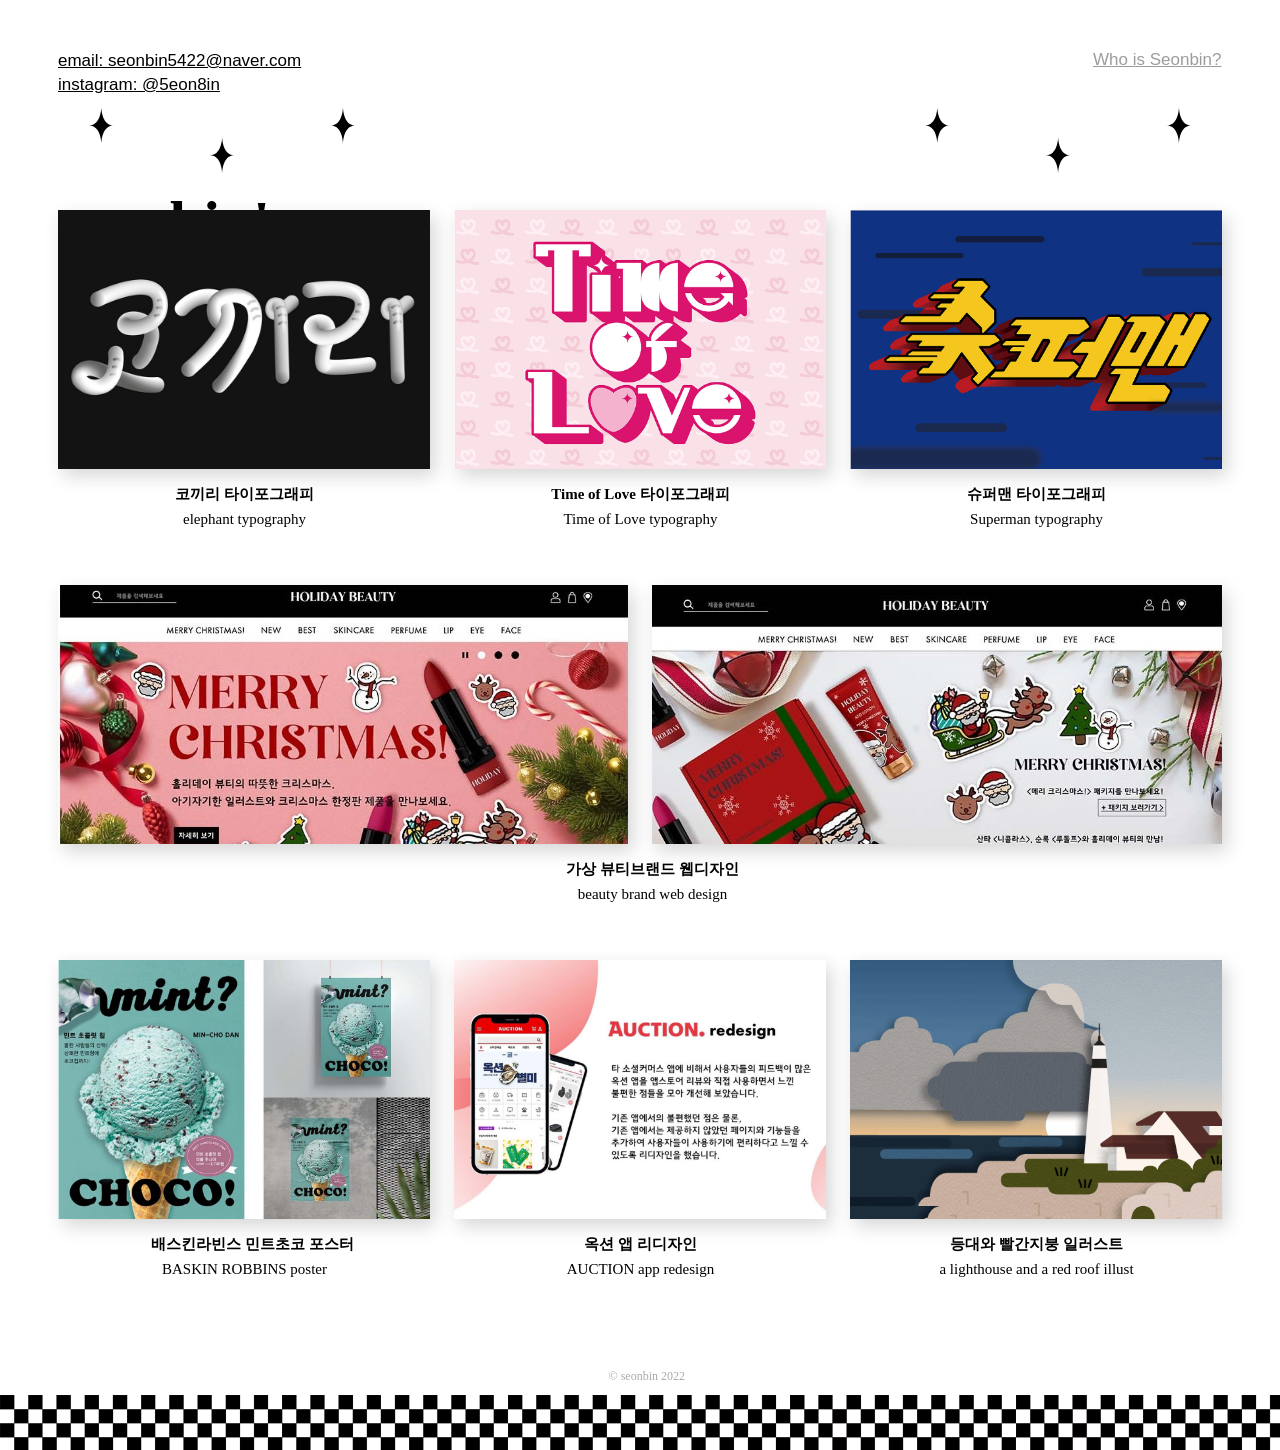
==== commit 907b6702: "Update index.html" ====
--- a/final/index.html
+++ b/final/index.html
@@ -439,7 +439,7 @@
 		--web-action-target: seonbins_mobile__3;
 	}
 	#seonbins {
-		left: 50%;
+		margin-left: auto;
 		top: 56px;
 		position: absolute;
 		overflow: visible;
@@ -987,7 +987,7 @@
 		--web-action-target: seonbins_mobile__2;
 	}
 	#seonbins_ct {
-		left: 50%;
+		margin-left: auto;
 		top: 56px;
 		position: absolute;
 		overflow: visible;
@@ -1163,7 +1163,7 @@
 	
 	}
 	#seonbins_db {
-		left: 50%;
+		margin-left: auto;
 		top: 35px;
 		position: absolute;
 		overflow: visible;
@@ -1528,7 +1528,7 @@
 	
 	}
 	#seonbins_d {
-		left: 50%;
+		margin-left: auto;
 		top: 35px;
 		position: absolute;
 		overflow: visible;
@@ -2262,7 +2262,7 @@
 		color: rgba(0,0,0,1);
 	}
 	#seonbins_f {
-		left: 50%;
+		margin-left: auto;
 		top: 94px;
 		position: absolute;
 		overflow: visible;
@@ -2643,7 +2643,7 @@
 		text-decoration: underline;
 	}
 	#seonbins_g {
-		left: 50%;
+		margin-left: auto;
 		top: 94px;
 		position: absolute;
 		overflow: visible;
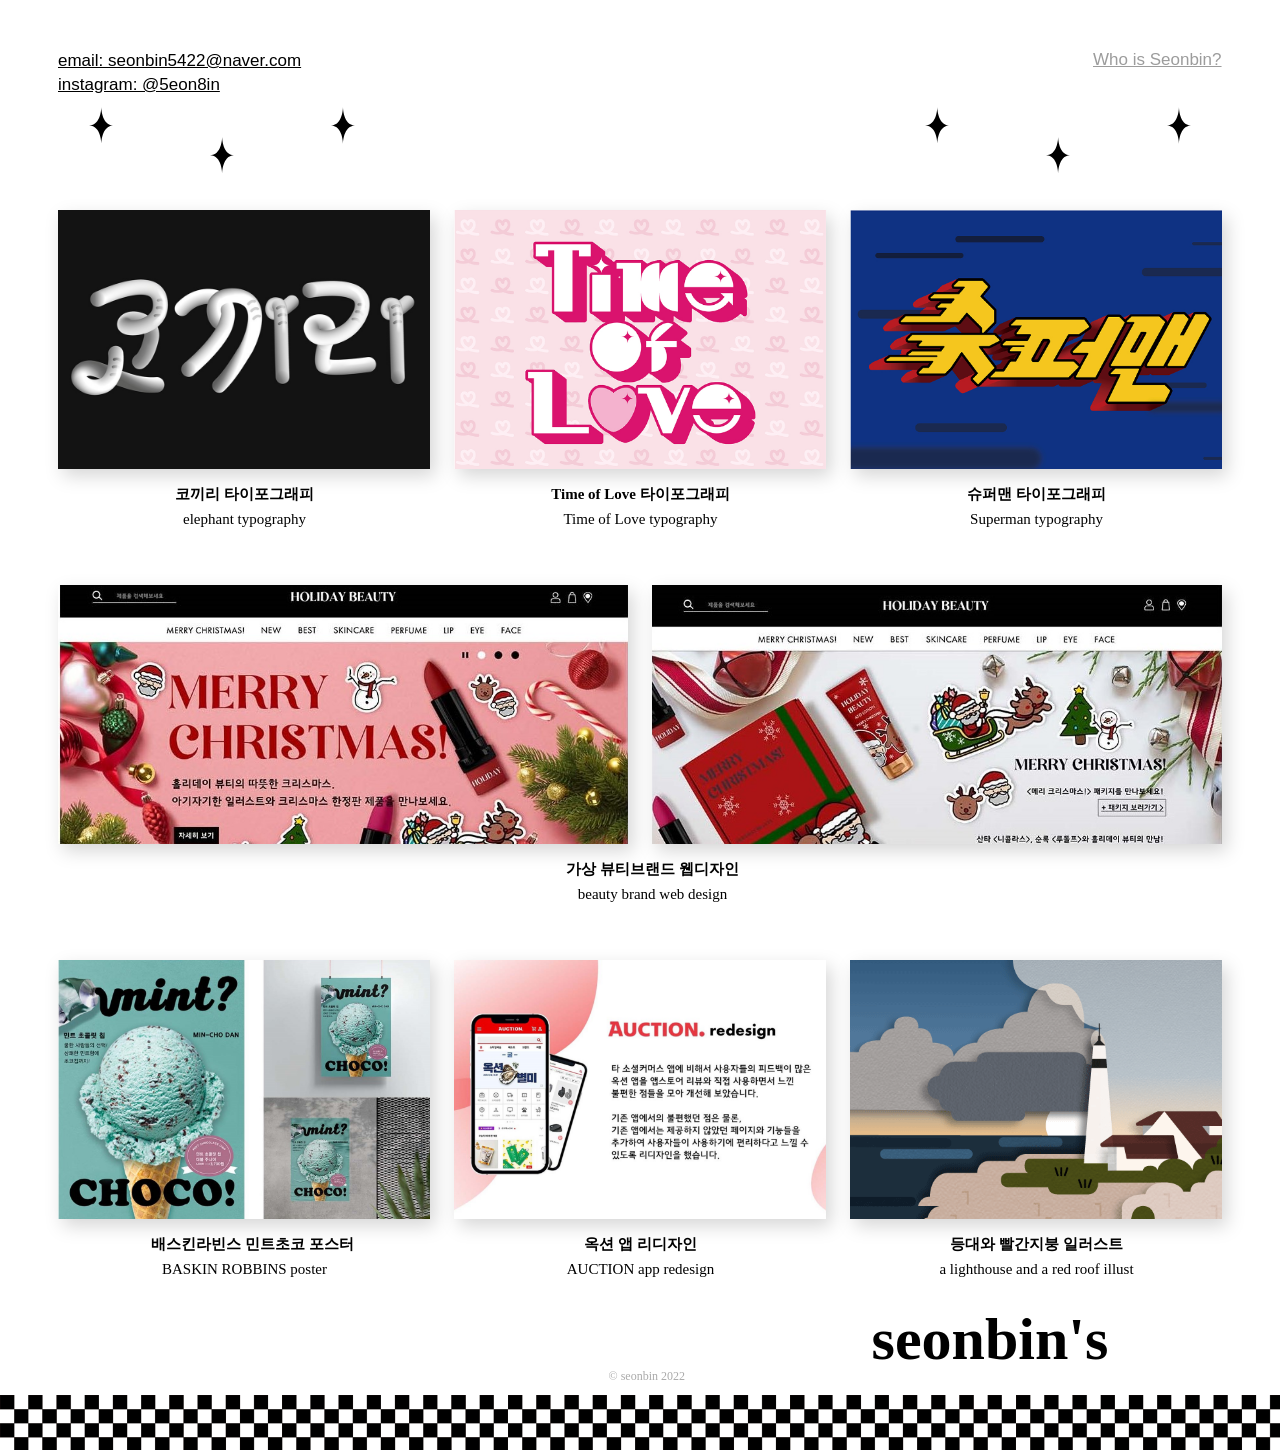
==== commit 9a8abafb: "Update index.html" ====
--- a/final/index.html
+++ b/final/index.html
@@ -439,8 +439,9 @@
 		--web-action-target: seonbins_mobile__3;
 	}
 	#seonbins {
-		margin-left: auto;
-		top: 56px;
+		margin-left: 50%;
+		margin-right: 50%;
+		top: 90%;
 		position: absolute;
 		overflow: visible;
 		width: 176px;
@@ -987,8 +988,9 @@
 		--web-action-target: seonbins_mobile__2;
 	}
 	#seonbins_ct {
-		margin-left: auto;
-		top: 56px;
+		margin-left: 50%;
+		margin-right: 50%;
+		top: 90%;
 		position: absolute;
 		overflow: visible;
 		width: 176px;
@@ -1163,8 +1165,9 @@
 	
 	}
 	#seonbins_db {
-		margin-left: auto;
-		top: 35px;
+		margin-left: 50%;
+		margin-right: 50%;
+		top: 90%;
 		position: absolute;
 		overflow: visible;
 		width: 176px;
@@ -1528,8 +1531,9 @@
 	
 	}
 	#seonbins_d {
-		margin-left: auto;
-		top: 35px;
+		margin-left: 50%;
+		margin-right: 50%;
+		top: 90%;
 		position: absolute;
 		overflow: visible;
 		width: 176px;
@@ -2262,8 +2266,9 @@
 		color: rgba(0,0,0,1);
 	}
 	#seonbins_f {
-		margin-left: auto;
-		top: 94px;
+		margin-left: 50%;
+		margin-right: 50%;
+		top: 90%;
 		position: absolute;
 		overflow: visible;
 		width: 350px;
@@ -2643,8 +2648,9 @@
 		text-decoration: underline;
 	}
 	#seonbins_g {
-		margin-left: auto;
-		top: 94px;
+		margin-left: 50%;
+		margin-right: 50%;
+		top: 90%;
 		position: absolute;
 		overflow: visible;
 		width: 350px;
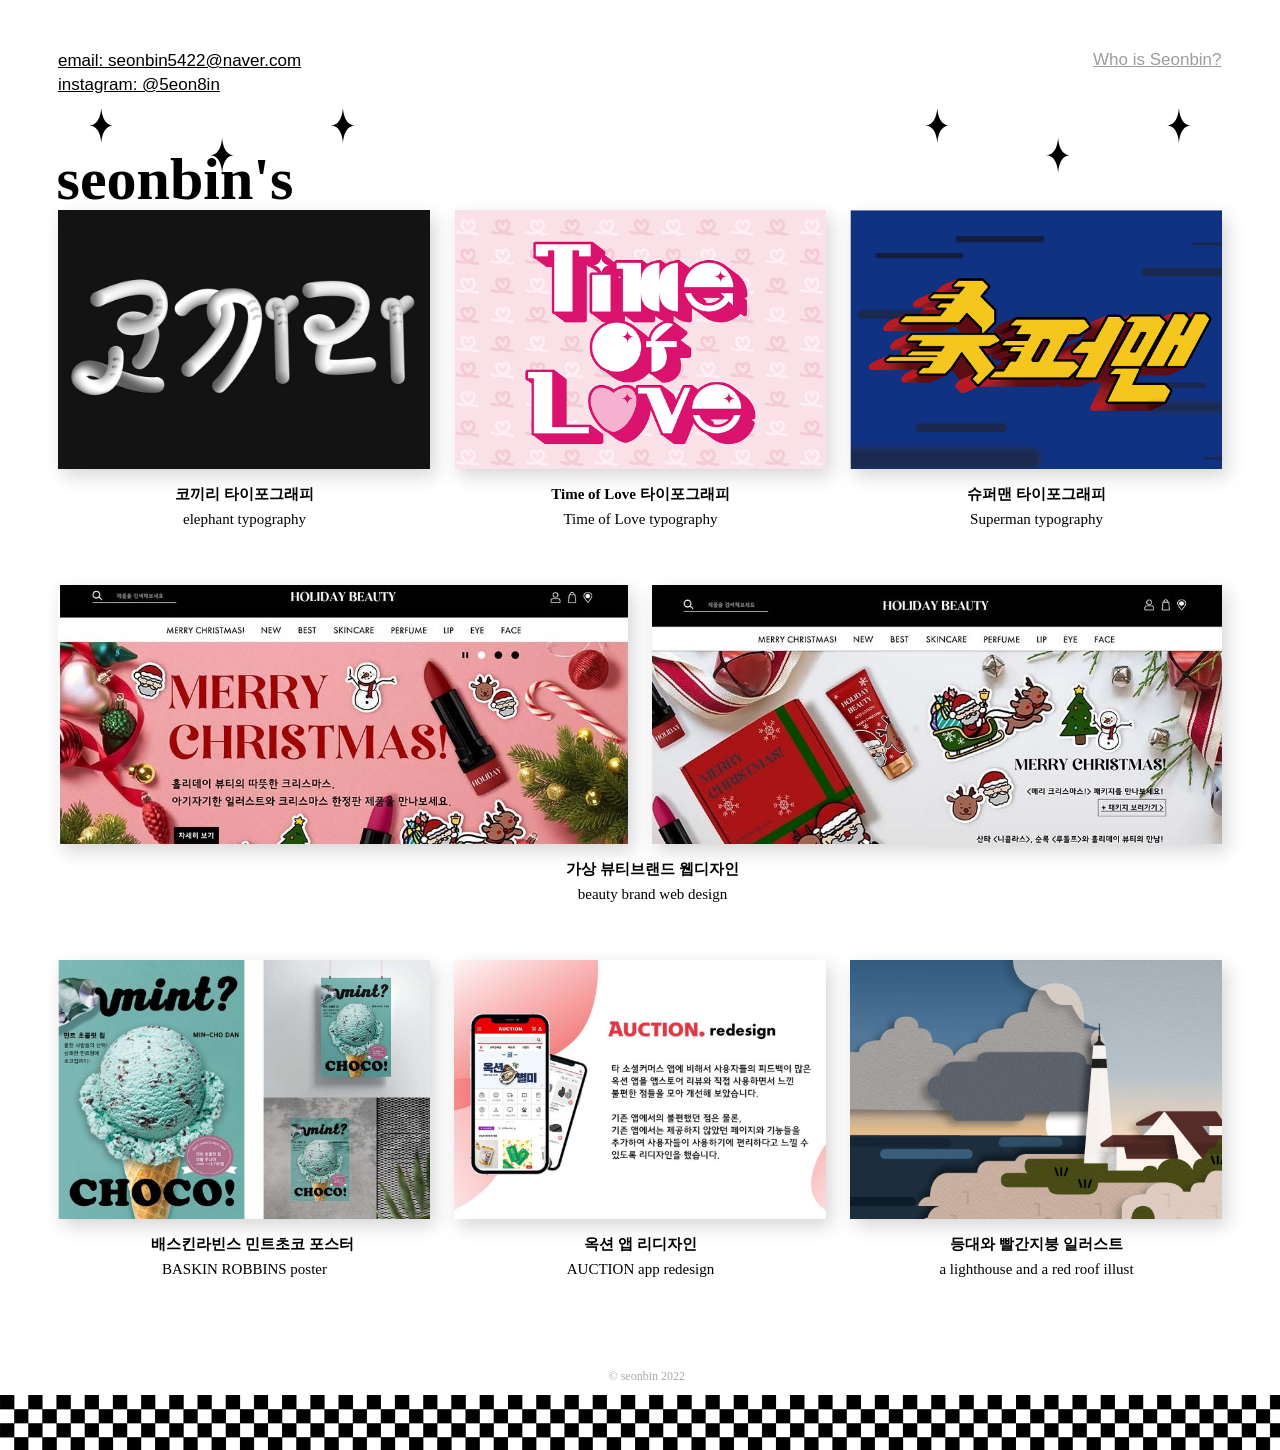
==== commit 505fbd3c: "Update index.html" ====
--- a/final/index.html
+++ b/final/index.html
@@ -439,9 +439,8 @@
 		--web-action-target: seonbins_mobile__3;
 	}
 	#seonbins {
-		margin-left: 50%;
 		margin-right: 50%;
-		top: 90%;
+		top: 10%;
 		position: absolute;
 		overflow: visible;
 		width: 176px;
@@ -988,9 +987,8 @@
 		--web-action-target: seonbins_mobile__2;
 	}
 	#seonbins_ct {
-		margin-left: 50%;
 		margin-right: 50%;
-		top: 90%;
+		top: 10%;
 		position: absolute;
 		overflow: visible;
 		width: 176px;
@@ -1165,9 +1163,8 @@
 	
 	}
 	#seonbins_db {
-		margin-left: 50%;
 		margin-right: 50%;
-		top: 90%;
+		top: 10%;
 		position: absolute;
 		overflow: visible;
 		width: 176px;
@@ -1531,9 +1528,8 @@
 	
 	}
 	#seonbins_d {
-		margin-left: 50%;
 		margin-right: 50%;
-		top: 90%;
+		top: 10%;
 		position: absolute;
 		overflow: visible;
 		width: 176px;
@@ -2266,9 +2262,8 @@
 		color: rgba(0,0,0,1);
 	}
 	#seonbins_f {
-		margin-left: 50%;
 		margin-right: 50%;
-		top: 90%;
+		top: 10%;
 		position: absolute;
 		overflow: visible;
 		width: 350px;
@@ -2648,9 +2643,8 @@
 		text-decoration: underline;
 	}
 	#seonbins_g {
-		margin-left: 50%;
 		margin-right: 50%;
-		top: 90%;
+		top: 10%;
 		position: absolute;
 		overflow: visible;
 		width: 350px;
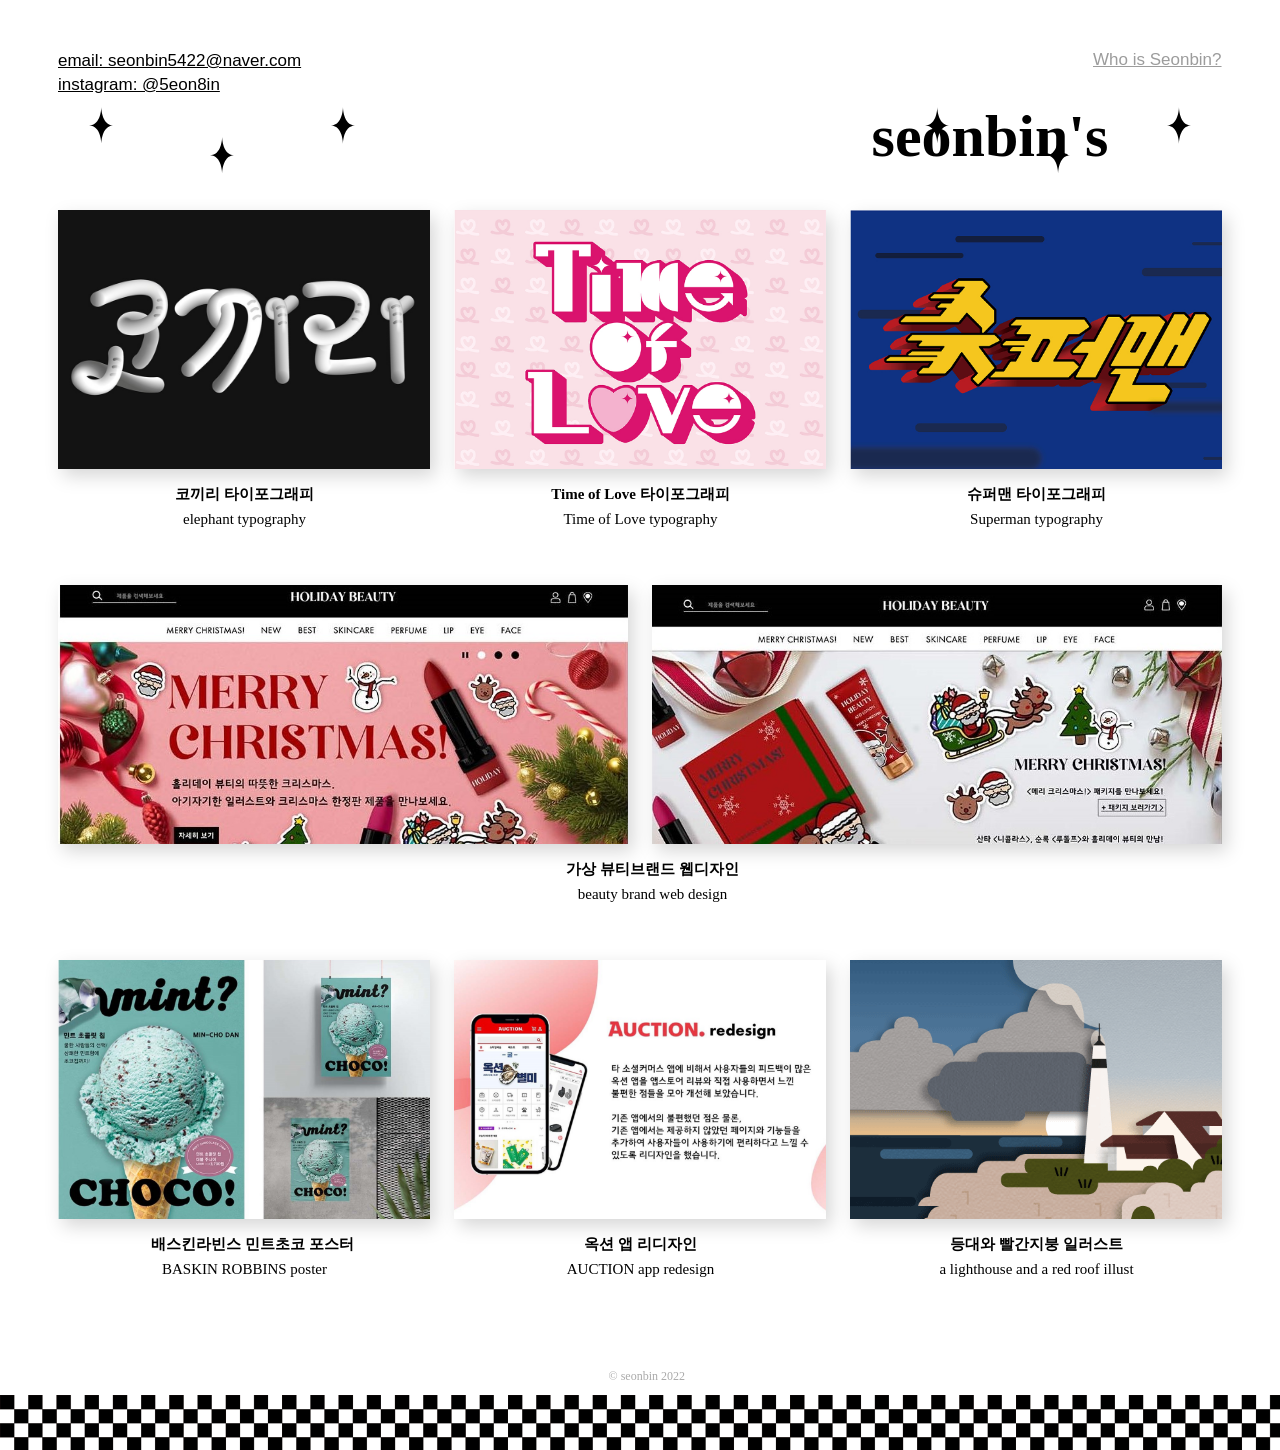
==== commit 530a7445: "Update index.html" ====
--- a/final/index.html
+++ b/final/index.html
@@ -440,7 +440,8 @@
 	}
 	#seonbins {
 		margin-right: 50%;
-		top: 10%;
+		margin-left:50%;
+		top: 94px;
 		position: absolute;
 		overflow: visible;
 		width: 176px;
@@ -988,7 +989,8 @@
 	}
 	#seonbins_ct {
 		margin-right: 50%;
-		top: 10%;
+		margin-left:50%;
+		top: 94px;
 		position: absolute;
 		overflow: visible;
 		width: 176px;
@@ -1164,7 +1166,8 @@
 	}
 	#seonbins_db {
 		margin-right: 50%;
-		top: 10%;
+		margin-left:50%;
+		top: 94px;
 		position: absolute;
 		overflow: visible;
 		width: 176px;
@@ -1529,7 +1532,8 @@
 	}
 	#seonbins_d {
 		margin-right: 50%;
-		top: 10%;
+		margin-left:50%;
+		top: 94px;
 		position: absolute;
 		overflow: visible;
 		width: 176px;
@@ -2263,7 +2267,8 @@
 	}
 	#seonbins_f {
 		margin-right: 50%;
-		top: 10%;
+		margin-left:50%;
+		top: 7%
 		position: absolute;
 		overflow: visible;
 		width: 350px;
@@ -2644,7 +2649,8 @@
 	}
 	#seonbins_g {
 		margin-right: 50%;
-		top: 10%;
+		margin-left:50%;
+		top: 7%;
 		position: absolute;
 		overflow: visible;
 		width: 350px;
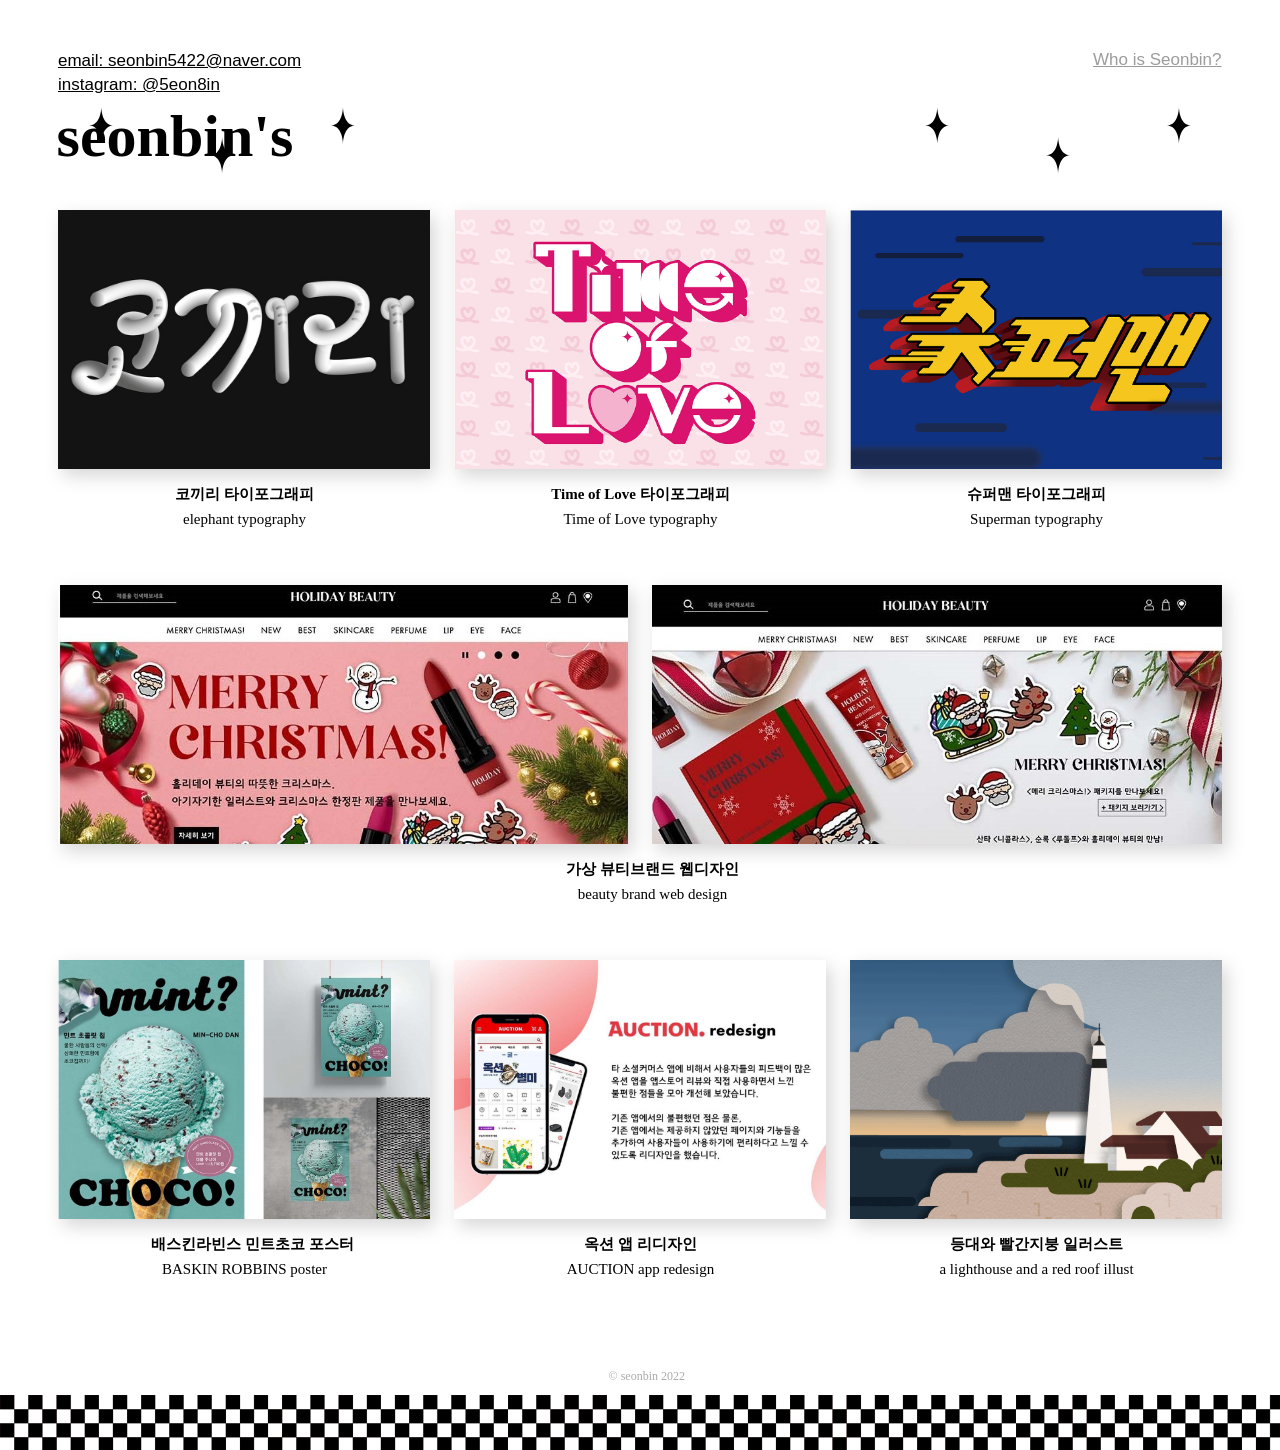
==== commit 3c2d96c9: "Update index.html" ====
--- a/final/index.html
+++ b/final/index.html
@@ -439,9 +439,8 @@
 		--web-action-target: seonbins_mobile__3;
 	}
 	#seonbins {
-		margin-right: 50%;
-		margin-left:50%;
-		top: 94px;
+		margin: 0 auto;
+		top: 7%;
 		position: absolute;
 		overflow: visible;
 		width: 176px;
@@ -988,9 +987,8 @@
 		--web-action-target: seonbins_mobile__2;
 	}
 	#seonbins_ct {
-		margin-right: 50%;
-		margin-left:50%;
-		top: 94px;
+		margin: 0 auto;
+		top: 7%;
 		position: absolute;
 		overflow: visible;
 		width: 176px;
@@ -1165,9 +1163,8 @@
 	
 	}
 	#seonbins_db {
-		margin-right: 50%;
-		margin-left:50%;
-		top: 94px;
+		margin: 0 auto;
+		top: 7%;
 		position: absolute;
 		overflow: visible;
 		width: 176px;
@@ -1531,9 +1528,8 @@
 	
 	}
 	#seonbins_d {
-		margin-right: 50%;
-		margin-left:50%;
-		top: 94px;
+		margin: 0 auto;
+		top: 7%
 		position: absolute;
 		overflow: visible;
 		width: 176px;
@@ -2266,8 +2262,7 @@
 		color: rgba(0,0,0,1);
 	}
 	#seonbins_f {
-		margin-right: 50%;
-		margin-left:50%;
+		margin: 0 auto;
 		top: 7%
 		position: absolute;
 		overflow: visible;
@@ -2648,8 +2643,7 @@
 		text-decoration: underline;
 	}
 	#seonbins_g {
-		margin-right: 50%;
-		margin-left:50%;
+		margin: 0 auto;
 		top: 7%;
 		position: absolute;
 		overflow: visible;
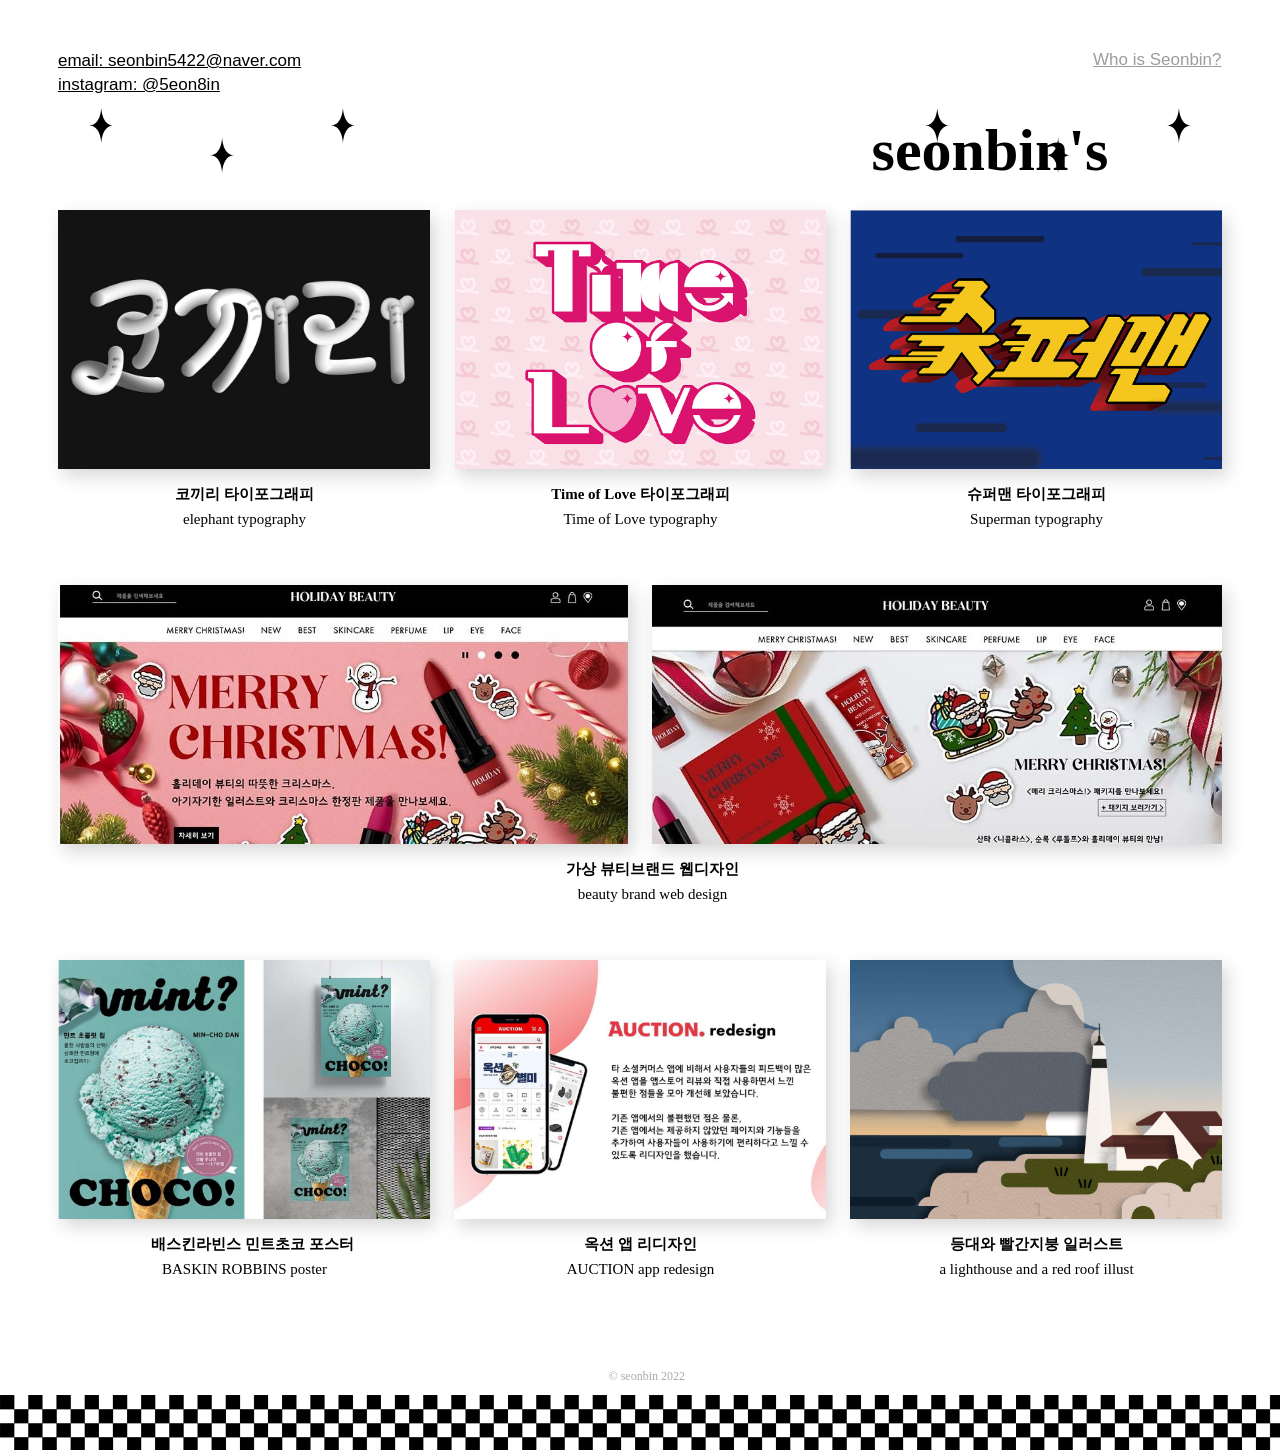
==== commit 24616de0: "Update index.html" ====
--- a/final/index.html
+++ b/final/index.html
@@ -439,8 +439,9 @@
 		--web-action-target: seonbins_mobile__3;
 	}
 	#seonbins {
-		margin: 0 auto;
-		top: 7%;
+		left:50%;
+		right:50%;
+		top: 8%;
 		position: absolute;
 		overflow: visible;
 		width: 176px;
@@ -987,8 +988,9 @@
 		--web-action-target: seonbins_mobile__2;
 	}
 	#seonbins_ct {
-		margin: 0 auto;
-		top: 7%;
+		left:50%;
+		right:50%;
+		top: 8%;
 		position: absolute;
 		overflow: visible;
 		width: 176px;
@@ -1163,8 +1165,9 @@
 	
 	}
 	#seonbins_db {
-		margin: 0 auto;
-		top: 7%;
+		left:50%;
+		right:50%;
+		top: 8%;
 		position: absolute;
 		overflow: visible;
 		width: 176px;
@@ -1528,8 +1531,9 @@
 	
 	}
 	#seonbins_d {
-		margin: 0 auto;
-		top: 7%
+		left:50%;
+		right:50%;
+		top: 8%;
 		position: absolute;
 		overflow: visible;
 		width: 176px;
@@ -2262,8 +2266,9 @@
 		color: rgba(0,0,0,1);
 	}
 	#seonbins_f {
-		margin: 0 auto;
-		top: 7%
+		left:50%;
+		right:50%;
+		top: 8%;
 		position: absolute;
 		overflow: visible;
 		width: 350px;
@@ -2643,8 +2648,9 @@
 		text-decoration: underline;
 	}
 	#seonbins_g {
-		margin: 0 auto;
-		top: 7%;
+		left:50%;
+		right:50%;
+		top: 8%;
 		position: absolute;
 		overflow: visible;
 		width: 350px;
